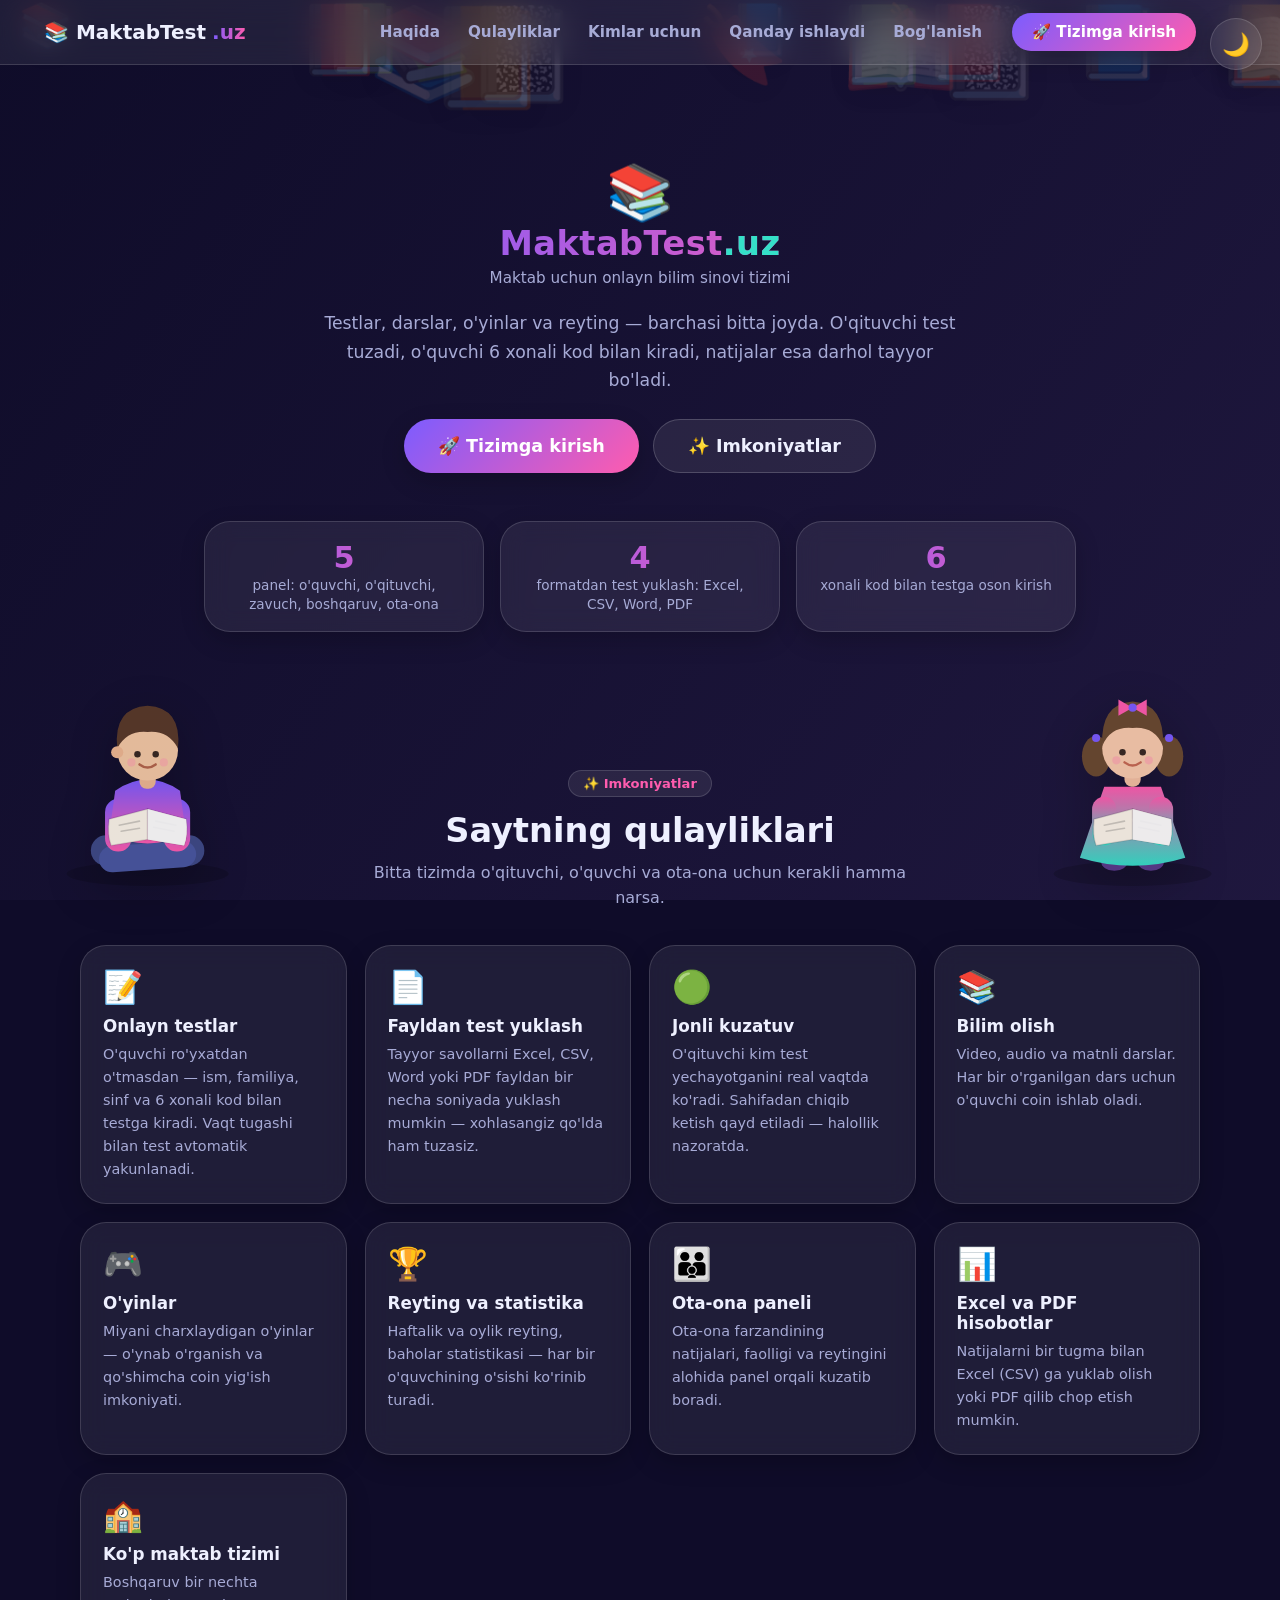
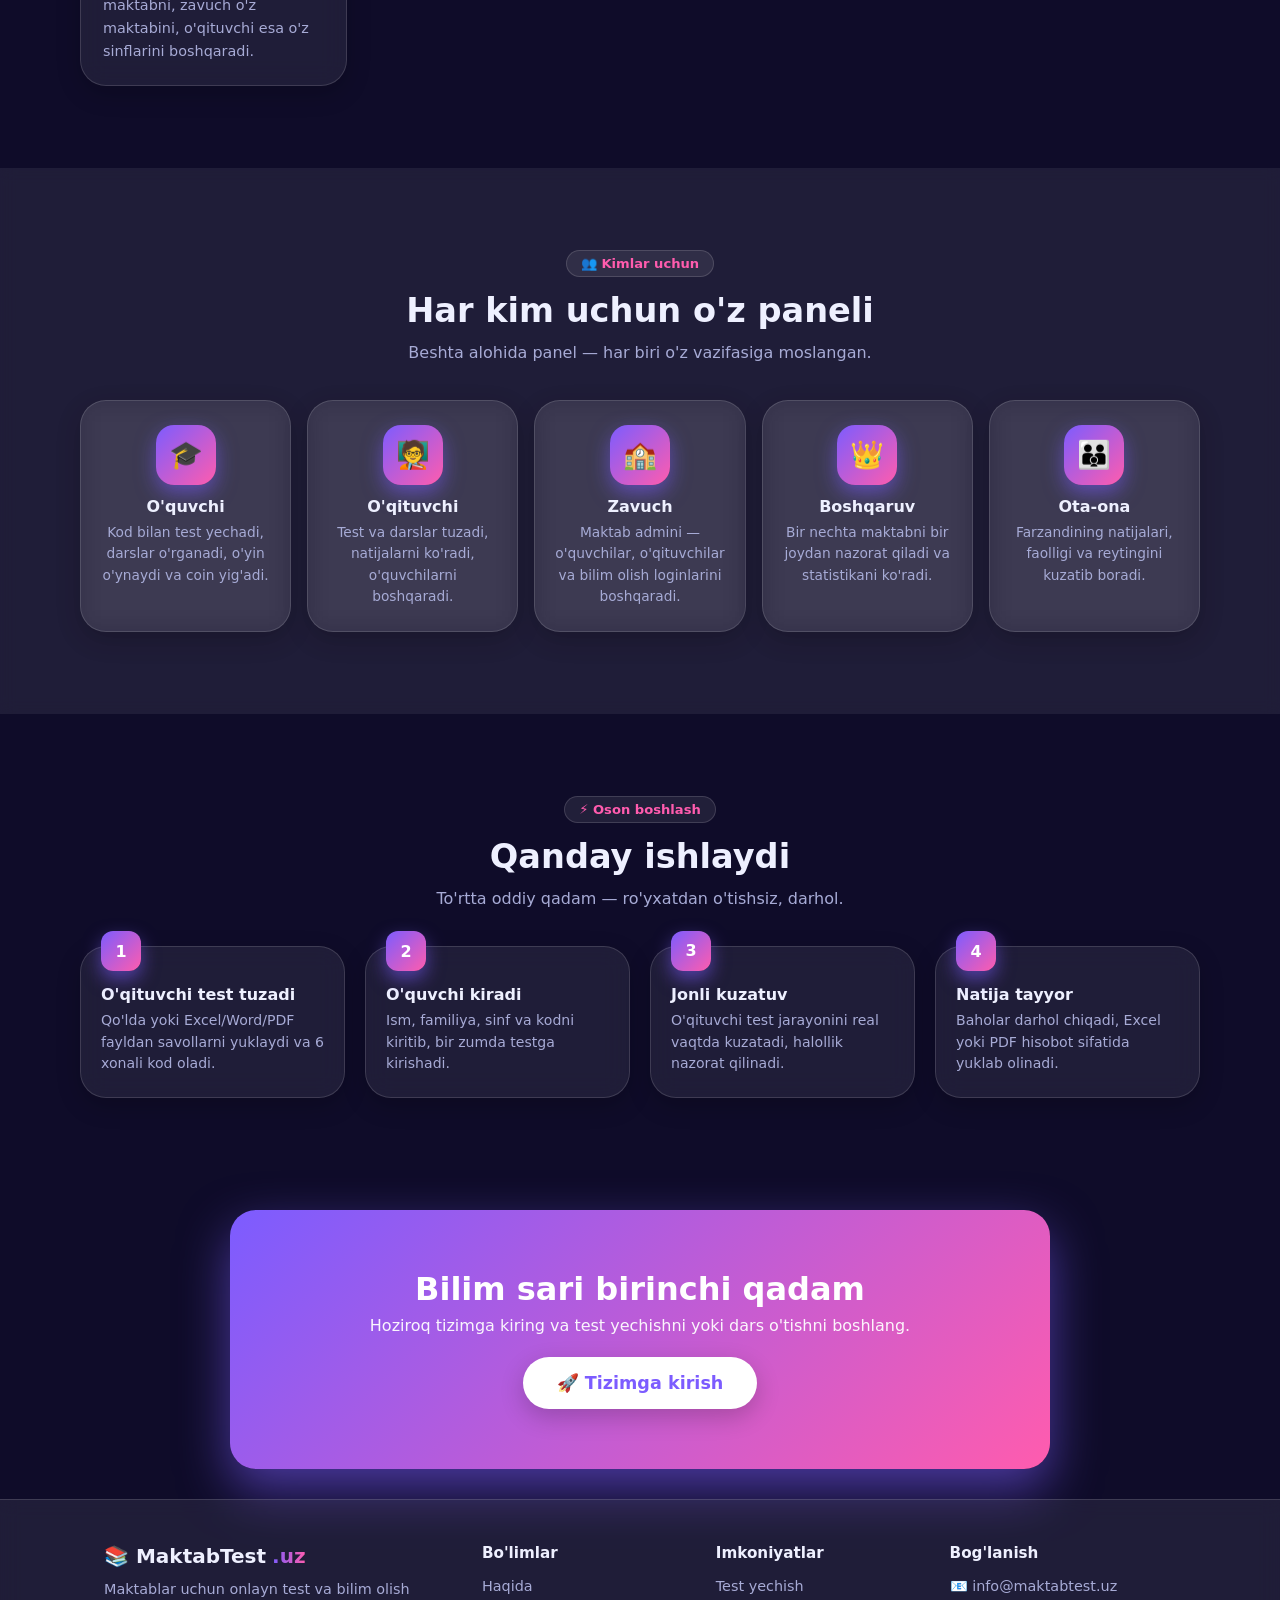
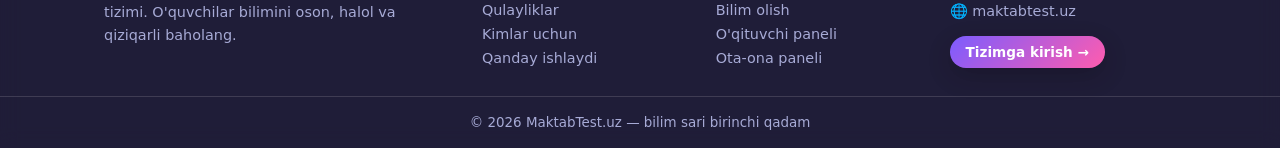
==== static/index.html @ c01596b4 "Kirish sahifasi, YouTube uslubidagi player, kamera nazorati va rasm/OCR import - Landing: header + s" ====
<!DOCTYPE html>
<html lang="uz" data-theme="dark">
<head>
  <meta charset="UTF-8">
  <meta name="viewport" content="width=device-width, initial-scale=1.0">
  <title>📚 MaktabTest.uz — Onlayn test tizimi</title>
  <link rel="preconnect" href="https://fonts.googleapis.com">
  <link rel="stylesheet" href="/static/css/style.css">
</head>
<body>

  <!-- Orqa fon: uchib yuruvchi kitoblar -->
  <div id="bg-books" aria-hidden="true"></div>
  <div id="bg-gradient" aria-hidden="true"></div>

  <!-- Salyutlar (fireworks) -->
  <canvas id="fireworks" aria-hidden="true"></canvas>

  <!-- Rejim almashtirish (qorong'i / yorug') -->
  <button id="theme-toggle" class="theme-toggle" title="Rejimni almashtirish">🌙</button>

  <!-- ================= KIRISH (LOGIN) ================= -->
  <div id="view-login" class="view active">

    <!-- ===== Bosh sahifa (landing): header + sectionlar + footer ===== -->
    <div id="site-landing">

      <!-- Orqa fon: kitob o'qib o'tirgan bola -->
      <div class="reader-scene" aria-hidden="true">
        <svg viewBox="0 0 240 240" xmlns="http://www.w3.org/2000/svg">
          <defs>
            <linearGradient id="rs-shirt" x1="0" y1="0" x2="0" y2="1">
              <stop offset="0" style="stop-color:var(--primary-1)"/>
              <stop offset="1" style="stop-color:var(--primary-2)"/>
            </linearGradient>
            <linearGradient id="rs-book" x1="0" y1="0" x2="1" y2="0">
              <stop offset="0" style="stop-color:var(--accent)"/>
              <stop offset="1" style="stop-color:var(--primary-1)"/>
            </linearGradient>
          </defs>

          <ellipse cx="120" cy="214" rx="80" ry="12" fill="rgba(0,0,0,.18)"/>

          <g class="reader-body">
            <!-- chalishtirilgan oyoqlar -->
            <rect x="64" y="176" width="112" height="30" rx="15" fill="#3f4a86"/>
            <rect x="72" y="184" width="96" height="26" rx="13" fill="#4a57a0" transform="rotate(-4 120 197)"/>

            <!-- qo'llar -->
            <rect x="78" y="140" width="26" height="52" rx="13" fill="url(#rs-shirt)"/>
            <rect x="136" y="140" width="26" height="52" rx="13" fill="url(#rs-shirt)"/>

            <!-- tana / ko'ylak -->
            <path d="M88 132 q32 -22 64 0 l6 44 q-38 16 -76 0 z" fill="url(#rs-shirt)"/>

            <!-- bo'yin -->
            <rect x="112" y="112" width="16" height="18" rx="7" fill="#f0b892"/>

            <!-- bosh -->
            <circle cx="120" cy="92" r="30" fill="#f6c9a4"/>
            <path d="M90 90 q-4 -40 30 -42 q34 2 30 42 q-10 -18 -30 -16 q-20 -2 -30 16 z" fill="#5b3a29"/>
            <circle cx="90" cy="94" r="6" fill="#f0b892"/>

            <!-- yuz -->
            <g class="rs-eyes">
              <circle cx="110" cy="96" r="3.2" fill="#3a2a22"/>
              <circle cx="128" cy="96" r="3.2" fill="#3a2a22"/>
            </g>
            <path d="M112 106 q8 6 16 0" fill="none" stroke="#b5654a" stroke-width="2.4" stroke-linecap="round"/>
            <circle cx="104" cy="104" r="4" fill="#ff9bb0" opacity=".5"/>
            <circle cx="136" cy="104" r="4" fill="#ff9bb0" opacity=".5"/>

            <!-- ochiq kitob -->
            <g class="rs-book">
              <path d="M120 150 L82 160 Q80 176 84 186 L120 180 Z" fill="#fdf6e9" stroke="rgba(0,0,0,.12)" stroke-width="1.5"/>
              <path d="M120 150 L158 160 Q160 176 156 186 L120 180 Z" fill="#fbf0dd" stroke="rgba(0,0,0,.12)" stroke-width="1.5"/>
              <path d="M120 150 L120 180" stroke="url(#rs-book)" stroke-width="3" stroke-linecap="round"/>
              <path d="M92 166 l20 -4 M94 172 l18 -3" stroke="rgba(0,0,0,.18)" stroke-width="1.6" stroke-linecap="round"/>
              <path d="M128 162 l20 4 M126 168 l20 4" stroke="rgba(0,0,0,.18)" stroke-width="1.6" stroke-linecap="round"/>
              <path class="rs-flip" d="M120 150 L158 160 Q160 176 156 186 L120 180 Z" fill="#ffffff" opacity=".92"/>
            </g>
          </g>

          <!-- ko'tarilayotgan bilim uchqunlari -->
          <path class="rs-spark s1" d="M120 66 l3 7 7 3 -7 3 -3 7 -3 -7 -7 -3 7 -3 z" fill="var(--primary-2)"/>
          <path class="rs-spark s2" d="M152 80 l2.5 6 6 2.5 -6 2.5 -2.5 6 -2.5 -6 -6 -2.5 6 -2.5 z" fill="var(--accent)"/>
          <circle class="rs-spark s3" cx="94" cy="78" r="4" fill="var(--primary-1)"/>
        </svg>
      </div>

      <!-- Orqa fon: kitob o'qib o'tirgan qizcha (o'ng tomon) -->
      <div class="reader-scene right" aria-hidden="true">
        <svg viewBox="0 0 240 240" xmlns="http://www.w3.org/2000/svg">
          <defs>
            <linearGradient id="rs2-dress" x1="0" y1="0" x2="0" y2="1">
              <stop offset="0" style="stop-color:var(--primary-2)"/>
              <stop offset="1" style="stop-color:var(--accent)"/>
            </linearGradient>
            <linearGradient id="rs2-book" x1="0" y1="0" x2="1" y2="0">
              <stop offset="0" style="stop-color:var(--primary-1)"/>
              <stop offset="1" style="stop-color:var(--primary-2)"/>
            </linearGradient>
          </defs>

          <ellipse cx="120" cy="214" rx="78" ry="12" fill="rgba(0,0,0,.18)"/>

          <g class="reader-body">
            <!-- ikki o'rim soch -->
            <ellipse cx="84" cy="98" rx="14" ry="20" fill="#6b4a2f"/>
            <ellipse cx="156" cy="98" rx="14" ry="20" fill="#6b4a2f"/>
            <circle cx="84" cy="80" r="4" fill="var(--primary-1)"/>
            <circle cx="156" cy="80" r="4" fill="var(--primary-1)"/>

            <!-- oyoq (poyabzal) -->
            <ellipse cx="102" cy="202" rx="13" ry="9" fill="#5a3b8a"/>
            <ellipse cx="138" cy="202" rx="13" ry="9" fill="#5a3b8a"/>

            <!-- ko'ylak -->
            <path d="M92 128 L148 128 L172 198 Q120 214 68 198 Z" fill="url(#rs2-dress)"/>
            <path d="M94 156 Q120 166 146 156" stroke="rgba(255,255,255,.4)" stroke-width="3" fill="none" stroke-linecap="round"/>

            <!-- qo'llar -->
            <rect x="80" y="138" width="24" height="48" rx="12" fill="url(#rs2-dress)"/>
            <rect x="136" y="138" width="24" height="48" rx="12" fill="url(#rs2-dress)"/>

            <!-- bo'yin -->
            <rect x="112" y="110" width="16" height="18" rx="7" fill="#f3bfa0"/>

            <!-- bosh -->
            <circle cx="120" cy="90" r="30" fill="#facbac"/>
            <path d="M90 88 q-2 -42 30 -44 q32 2 30 44 q-8 -20 -30 -18 q-22 -2 -30 18 z" fill="#6b4a2f"/>

            <!-- bantik -->
            <path d="M120 50 l-14 -8 v16 z" fill="var(--primary-2)"/>
            <path d="M120 50 l14 -8 v16 z" fill="var(--primary-2)"/>
            <circle cx="120" cy="50" r="4" fill="var(--primary-1)"/>

            <!-- yuz -->
            <g class="rs-eyes">
              <circle cx="110" cy="94" r="3.2" fill="#3a2a22"/>
              <circle cx="130" cy="94" r="3.2" fill="#3a2a22"/>
            </g>
            <path d="M112 104 q8 6 16 0" fill="none" stroke="#c76a52" stroke-width="2.4" stroke-linecap="round"/>
            <circle cx="104" cy="102" r="4" fill="#ff9bb0" opacity=".55"/>
            <circle cx="136" cy="102" r="4" fill="#ff9bb0" opacity=".55"/>

            <!-- ochiq kitob -->
            <g class="rs-book">
              <path d="M120 150 L82 160 Q80 176 84 186 L120 180 Z" fill="#fdf6e9" stroke="rgba(0,0,0,.12)" stroke-width="1.5"/>
              <path d="M120 150 L158 160 Q160 176 156 186 L120 180 Z" fill="#fbf0dd" stroke="rgba(0,0,0,.12)" stroke-width="1.5"/>
              <path d="M120 150 L120 180" stroke="url(#rs2-book)" stroke-width="3" stroke-linecap="round"/>
              <path d="M92 166 l20 -4 M94 172 l18 -3" stroke="rgba(0,0,0,.18)" stroke-width="1.6" stroke-linecap="round"/>
              <path d="M128 162 l20 4 M126 168 l20 4" stroke="rgba(0,0,0,.18)" stroke-width="1.6" stroke-linecap="round"/>
              <path class="rs-flip" d="M120 150 L158 160 Q160 176 156 186 L120 180 Z" fill="#ffffff" opacity=".92"/>
            </g>
          </g>

          <path class="rs-spark s1" d="M120 64 l3 7 7 3 -7 3 -3 7 -3 -7 -7 -3 7 -3 z" fill="var(--accent)"/>
          <path class="rs-spark s2" d="M90 78 l2.5 6 6 2.5 -6 2.5 -2.5 6 -2.5 -6 -6 -2.5 6 -2.5 z" fill="var(--primary-2)"/>
          <circle class="rs-spark s3" cx="150" cy="76" r="4" fill="var(--primary-1)"/>
        </svg>
      </div>

      <!-- Header / navigatsiya -->
      <header class="site-header">
        <a class="site-logo" href="#site-top">📚 MaktabTest<span>.uz</span></a>
        <nav class="site-nav">
          <a href="#sec-about">Haqida</a>
          <a href="#sec-features">Qulayliklar</a>
          <a href="#sec-panels">Kimlar uchun</a>
          <a href="#sec-how">Qanday ishlaydi</a>
          <a href="#sec-contact">Bog'lanish</a>
        </nav>
        <button type="button" class="btn btn-primary site-login-btn" data-open-login>🚀 Tizimga kirish</button>
      </header>

      <main class="site-main">
        <!-- Hero -->
        <section class="hero reveal" id="site-top">
          <div class="hero-inner" id="sec-about">
            <div class="brand-logo hero-logo">📚</div>
            <h1 class="brand-title hero-title">MaktabTest<span>.uz</span></h1>
            <p class="brand-sub hero-sub">Maktab uchun onlayn bilim sinovi tizimi</p>
            <p class="hero-lead">Testlar, darslar, o'yinlar va reyting — barchasi bitta joyda. O'qituvchi test tuzadi, o'quvchi 6 xonali kod bilan kiradi, natijalar esa darhol tayyor bo'ladi.</p>
            <div class="hero-cta">
              <button type="button" class="btn btn-primary btn-lg" data-open-login>🚀 Tizimga kirish</button>
              <a href="#sec-features" class="btn btn-ghost btn-lg">✨ Imkoniyatlar</a>
            </div>
          </div>
          <div class="hero-stats">
            <div class="hero-stat"><b>5</b><span>panel: o'quvchi, o'qituvchi, zavuch, boshqaruv, ota-ona</span></div>
            <div class="hero-stat"><b>4</b><span>formatdan test yuklash: Excel, CSV, Word, PDF</span></div>
            <div class="hero-stat"><b>6</b><span>xonali kod bilan testga oson kirish</span></div>
          </div>
        </section>

        <!-- Qulayliklar -->
        <section class="site-section reveal" id="sec-features">
          <div class="section-inner">
            <span class="section-tag">✨ Imkoniyatlar</span>
            <h2 class="section-title">Saytning qulayliklari</h2>
            <p class="section-lead">Bitta tizimda o'qituvchi, o'quvchi va ota-ona uchun kerakli hamma narsa.</p>
            <div class="landing-grid">
              <div class="landing-card"><div class="landing-ico">📝</div><h3>Onlayn testlar</h3><p>O'quvchi ro'yxatdan o'tmasdan — ism, familiya, sinf va 6 xonali kod bilan testga kiradi. Vaqt tugashi bilan test avtomatik yakunlanadi.</p></div>
              <div class="landing-card"><div class="landing-ico">📄</div><h3>Fayldan test yuklash</h3><p>Tayyor savollarni Excel, CSV, Word yoki PDF fayldan bir necha soniyada yuklash mumkin — xohlasangiz qo'lda ham tuzasiz.</p></div>
              <div class="landing-card"><div class="landing-ico">🟢</div><h3>Jonli kuzatuv</h3><p>O'qituvchi kim test yechayotganini real vaqtda ko'radi. Sahifadan chiqib ketish qayd etiladi — halollik nazoratda.</p></div>
              <div class="landing-card"><div class="landing-ico">📚</div><h3>Bilim olish</h3><p>Video, audio va matnli darslar. Har bir o'rganilgan dars uchun o'quvchi coin ishlab oladi.</p></div>
              <div class="landing-card"><div class="landing-ico">🎮</div><h3>O'yinlar</h3><p>Miyani charxlaydigan o'yinlar — o'ynab o'rganish va qo'shimcha coin yig'ish imkoniyati.</p></div>
              <div class="landing-card"><div class="landing-ico">🏆</div><h3>Reyting va statistika</h3><p>Haftalik va oylik reyting, baholar statistikasi — har bir o'quvchining o'sishi ko'rinib turadi.</p></div>
              <div class="landing-card"><div class="landing-ico">👪</div><h3>Ota-ona paneli</h3><p>Ota-ona farzandining natijalari, faolligi va reytingini alohida panel orqali kuzatib boradi.</p></div>
              <div class="landing-card"><div class="landing-ico">📊</div><h3>Excel va PDF hisobotlar</h3><p>Natijalarni bir tugma bilan Excel (CSV) ga yuklab olish yoki PDF qilib chop etish mumkin.</p></div>
              <div class="landing-card"><div class="landing-ico">🏫</div><h3>Ko'p maktab tizimi</h3><p>Boshqaruv bir nechta maktabni, zavuch o'z maktabini, o'qituvchi esa o'z sinflarini boshqaradi.</p></div>
            </div>
          </div>
        </section>

        <!-- Kimlar uchun (panellar) -->
        <section class="site-section alt reveal" id="sec-panels">
          <div class="section-inner">
            <span class="section-tag">👥 Kimlar uchun</span>
            <h2 class="section-title">Har kim uchun o'z paneli</h2>
            <p class="section-lead">Beshta alohida panel — har biri o'z vazifasiga moslangan.</p>
            <div class="panels-grid">
              <div class="panel-card"><div class="panel-ico">🎓</div><h3>O'quvchi</h3><p>Kod bilan test yechadi, darslar o'rganadi, o'yin o'ynaydi va coin yig'adi.</p></div>
              <div class="panel-card"><div class="panel-ico">🧑‍🏫</div><h3>O'qituvchi</h3><p>Test va darslar tuzadi, natijalarni ko'radi, o'quvchilarni boshqaradi.</p></div>
              <div class="panel-card"><div class="panel-ico">🏫</div><h3>Zavuch</h3><p>Maktab admini — o'quvchilar, o'qituvchilar va bilim olish loginlarini boshqaradi.</p></div>
              <div class="panel-card"><div class="panel-ico">👑</div><h3>Boshqaruv</h3><p>Bir nechta maktabni bir joydan nazorat qiladi va statistikani ko'radi.</p></div>
              <div class="panel-card"><div class="panel-ico">👪</div><h3>Ota-ona</h3><p>Farzandining natijalari, faolligi va reytingini kuzatib boradi.</p></div>
            </div>
          </div>
        </section>

        <!-- Qanday ishlaydi -->
        <section class="site-section reveal" id="sec-how">
          <div class="section-inner">
            <span class="section-tag">⚡ Oson boshlash</span>
            <h2 class="section-title">Qanday ishlaydi</h2>
            <p class="section-lead">To'rtta oddiy qadam — ro'yxatdan o'tishsiz, darhol.</p>
            <div class="steps">
              <div class="step-card"><span class="step-num">1</span><h3>O'qituvchi test tuzadi</h3><p>Qo'lda yoki Excel/Word/PDF fayldan savollarni yuklaydi va 6 xonali kod oladi.</p></div>
              <div class="step-card"><span class="step-num">2</span><h3>O'quvchi kiradi</h3><p>Ism, familiya, sinf va kodni kiritib, bir zumda testga kirishadi.</p></div>
              <div class="step-card"><span class="step-num">3</span><h3>Jonli kuzatuv</h3><p>O'qituvchi test jarayonini real vaqtda kuzatadi, halollik nazorat qilinadi.</p></div>
              <div class="step-card"><span class="step-num">4</span><h3>Natija tayyor</h3><p>Baholar darhol chiqadi, Excel yoki PDF hisobot sifatida yuklab olinadi.</p></div>
            </div>
          </div>
        </section>

        <!-- CTA -->
        <section class="cta-band reveal">
          <h2>Bilim sari birinchi qadam</h2>
          <p>Hoziroq tizimga kiring va test yechishni yoki dars o'tishni boshlang.</p>
          <button type="button" class="btn btn-lg cta-btn" data-open-login>🚀 Tizimga kirish</button>
        </section>
      </main>

      <!-- Footer -->
      <footer class="site-footer" id="sec-contact">
        <div class="footer-inner">
          <div class="footer-col footer-brand">
            <div class="site-logo">📚 MaktabTest<span>.uz</span></div>
            <p>Maktablar uchun onlayn test va bilim olish tizimi. O'quvchilar bilimini oson, halol va qiziqarli baholang.</p>
          </div>
          <div class="footer-col">
            <h4>Bo'limlar</h4>
            <a href="#sec-about">Haqida</a>
            <a href="#sec-features">Qulayliklar</a>
            <a href="#sec-panels">Kimlar uchun</a>
            <a href="#sec-how">Qanday ishlaydi</a>
          </div>
          <div class="footer-col">
            <h4>Imkoniyatlar</h4>
            <a data-open-login>Test yechish</a>
            <a data-open-login>Bilim olish</a>
            <a data-open-login>O'qituvchi paneli</a>
            <a data-open-login>Ota-ona paneli</a>
          </div>
          <div class="footer-col">
            <h4>Bog'lanish</h4>
            <span class="footer-contact">📧 info@maktabtest.uz</span>
            <span class="footer-contact">🌐 maktabtest.uz</span>
            <button type="button" class="btn btn-primary btn-sm" data-open-login style="margin-top:12px">Tizimga kirish →</button>
          </div>
        </div>
        <div class="footer-bottom">© 2026 MaktabTest.uz — bilim sari birinchi qadam</div>
      </footer>
    </div>

    <div class="login-wrap" id="login-area" style="display:none">
      <div class="login-card">
        <button type="button" class="login-back" id="login-back">← Bosh sahifa</button>
        <div class="brand-logo">📚</div>
        <h1 class="brand-title">MaktabTest<span>.uz</span></h1>
        <p class="brand-sub">Maktab uchun onlayn bilim sinovi tizimi</p>

        <div class="tabs">
          <button class="tab active" data-tab="student">🎓 O'quvchi</button>
          <button class="tab" data-tab="teacher" data-form="teacher-login" data-hint="O'qituvchi login va parolingiz bilan kiring">🧑‍🏫 O'qituvchi</button>
          <button class="tab" data-tab="zavuch" data-form="teacher-login" data-hint="Zavuch login va parolingiz bilan kiring (maktab admini)">🏫 Zavuch</button>
          <button class="tab" data-tab="owner" data-form="teacher-login" data-hint="Boshqaruv (egasi) login va parolingiz bilan kiring">👑 Boshqaruv</button>
          <button class="tab" data-tab="parent">👪 Ota-ona</button>
        </div>

        <!-- O'quvchi kirishi -->
        <form id="student-login" class="login-form active" autocomplete="off">
          <div class="mode-switch">
            <button type="button" class="mode-btn active" data-mode="test">📝 Test yechish</button>
            <button type="button" class="mode-btn" data-mode="learn">📚 Bilim olish</button>
          </div>
          <!-- Test yechish: ism/familiya/sinf/kod -->
          <div id="student-test-fields">
            <div class="field">
              <input name="first_name" placeholder=" ">
              <label>Ism</label>
            </div>
            <div class="field">
              <input name="last_name" placeholder=" ">
              <label>Familiya</label>
            </div>
            <div class="field">
              <select name="class_name">
                <option value="" disabled selected>Sinfingizni tanlang</option>
              </select>
            </div>
            <div class="field" id="student-code-field">
              <input name="code" inputmode="numeric" maxlength="6" placeholder=" ">
              <label>Kirish kodi</label>
            </div>
          </div>
          <!-- Bilim olish: maktab + login/parol (zavuch beradi) -->
          <div id="student-learn-fields" style="display:none">
            <div class="field">
              <select name="learn_school_id">
                <option value="" disabled selected>Maktabingizni tanlang</option>
              </select>
            </div>
            <div class="field">
              <input name="learn_username" placeholder=" ">
              <label>Bilim olish logini</label>
            </div>
            <div class="field">
              <input name="learn_password" type="password" placeholder=" ">
              <label>Parol</label>
            </div>
            <p class="hint">Login va parolni o'qituvchi/zavuchdan oling.</p>
          </div>
          <button type="submit" class="btn btn-primary btn-block" id="student-submit-btn">Testga kirish →</button>
          <div class="form-error" data-for="student"></div>
        </form>

        <!-- Ota-ona kirishi -->
        <form id="parent-login" class="login-form" autocomplete="off">
          <div class="field">
            <input name="username" required placeholder=" ">
            <label>Ota-ona logini</label>
          </div>
          <div class="field">
            <input name="password" type="password" required placeholder=" ">
            <label>Parol</label>
          </div>
          <button type="submit" class="btn btn-primary btn-block">Kirish →</button>
          <div class="form-error" data-for="parent"></div>
          <p class="hint">Login va parolni farzandingiz o'qituvchisidan oling.</p>
        </form>

        <!-- O'qituvchi kirishi -->
        <form id="teacher-login" class="login-form" autocomplete="off">
          <div class="field">
            <input name="username" required placeholder=" ">
            <label>Login</label>
          </div>
          <div class="field">
            <input name="password" type="password" required placeholder=" ">
            <label>Parol</label>
          </div>
          <button type="submit" class="btn btn-primary btn-block">Panelga kirish →</button>
          <div class="form-error" data-for="teacher"></div>
          <p class="hint" id="staff-hint">O'qituvchi login va parolingiz bilan kiring</p>
        </form>
      </div>
      <footer class="login-foot">© 2026 MaktabTest.uz — bilim sari birinchi qadam</footer>
    </div>
  </div>

  <!-- ================= O'QUVCHI TEST ================= -->
  <div id="view-student" class="view">
    <header class="test-header">
      <div class="test-meta">
        <span class="badge" id="st-subject">Fan</span>
        <span class="test-title" id="st-title">Test</span>
        <span class="muted" id="st-student"></span>
      </div>
      <div class="timer-wrap">
        <span class="timer-label">Qolgan vaqt</span>
        <span class="timer" id="timer">--:--</span>
      </div>
    </header>

    <div class="test-body">
      <main class="question-area">
        <div class="q-counter">Savol <b id="q-current">1</b> / <span id="q-total">10</span></div>
        <div class="q-card">
          <div class="q-text" id="q-text"></div>
          <div class="q-options" id="q-options"></div>
        </div>
        <div class="q-controls">
          <button id="btn-prev" class="btn btn-ghost">← Oldingi</button>
          <button id="btn-next" class="btn btn-secondary">Keyingi →</button>
          <button id="btn-finish" class="btn btn-success">Yakunlash ✓</button>
        </div>
      </main>

      <aside class="q-navigator">
        <h3>📋 Savollar jadvali</h3>
        <div class="nav-grid" id="nav-grid"></div>
        <div class="legend">
          <span><i class="dot answered"></i> Belgilangan</span>
          <span><i class="dot"></i> Bo'sh</span>
          <span><i class="dot current"></i> Joriy</span>
        </div>
        <button id="btn-finish-2" class="btn btn-success btn-block">Testni yakunlash ✓</button>
      </aside>
    </div>
  </div>

  <!-- ================= O'QUVCHI: BILIM OLISH ================= -->
  <div id="view-learning" class="view">
    <header class="test-header">
      <div class="test-meta">
        <span class="badge">📚 Bilim olish</span>
        <span class="test-title" id="lr-student"></span>
      </div>
      <div class="learn-top-right">
        <span class="coin-badge" id="lr-time-badge" title="Bilim olishga sarflagan vaqtingiz">⏱ <b id="lr-time">0 s</b></span>
        <span class="coin-badge">🪙 <b id="lr-coins">0</b> coin</span>
        <button id="lr-exit" class="btn btn-ghost btn-sm">🚪 Chiqish</button>
      </div>
    </header>
    <div class="learn-body">
      <div class="learn-tabs">
        <button class="learn-tab active" data-ltab="subjects">📚 Fanlar</button>
        <button class="learn-tab" data-ltab="games">🎮 O'yinlar</button>
        <button class="learn-tab" data-ltab="rank">🏆 Reyting</button>
        <button class="learn-tab" data-ltab="profile">👤 Profil</button>
      </div>
      <div id="learn-subjects" class="learn-pane active">
        <div id="my-daily-time"></div>
        <div id="subjects-grid" class="cards-grid"></div>
        <div id="subject-detail" style="display:none">
          <button class="btn btn-ghost" id="subj-back" style="margin-bottom:14px">← Fanlarga qaytish</button>
          <h2 id="subj-title" class="results-title"></h2>
          <div id="subj-video-sec"><h3 style="margin:16px 0 8px">🎬 Videolar</h3><div id="subj-video" class="cards-grid"></div></div>
          <div id="subj-audio-sec"><h3 style="margin:18px 0 8px">🎧 Audio darslar</h3><div id="subj-audio" class="cards-grid"></div></div>
          <div id="subj-text-sec"><h3 style="margin:18px 0 8px">📖 Matnlar</h3><div id="subj-text" class="cards-grid"></div></div>
        </div>
      </div>
      <div id="learn-games" class="learn-pane"><div id="games-grid" class="games-grid"></div></div>
      <div id="learn-rank" class="learn-pane"><div id="rank-content"></div></div>
      <div id="learn-profile" class="learn-pane"><div id="profile-content"></div></div>
      <div id="learn-reader" class="learn-reader" style="display:none"></div>
    </div>
  </div>

  <!-- ================= OTA-ONA PANELI ================= -->
  <div id="view-parent" class="view">
    <header class="test-header">
      <div class="test-meta">
        <span class="badge">👪 Ota-ona paneli</span>
        <span class="test-title" id="pr-student"></span>
      </div>
      <div class="learn-top-right">
        <span class="coin-badge">🪙 <b id="pr-coins">0</b> coin</span>
        <button id="pr-refresh" class="btn btn-ghost btn-sm">🔄 Yangilash</button>
        <button id="pr-exit" class="btn btn-ghost btn-sm">🚪 Chiqish</button>
      </div>
    </header>
    <div class="parent-body">
      <div id="parent-summary"></div>
      <h2 class="results-title">📊 Test natijalari va xavfsizlik</h2>
      <div id="parent-tests" class="results-list"></div>
      <h2 class="results-title" style="margin-top:22px">📚 Bilim olish faoliyati</h2>
      <div id="parent-learning" class="results-list"></div>
      <div id="parent-rankings" style="margin-top:22px"></div>
    </div>
  </div>

  <!-- ================= O'QITUVCHI PANEL ================= -->
  <div id="view-teacher" class="view">
    <button id="burger" class="burger" aria-label="Menyu">☰</button>
    <div id="sidebar-overlay" class="sidebar-overlay"></div>
    <aside class="sidebar">
      <div class="sidebar-brand">📚 <span>O'qituvchi paneli</span></div>
      <nav class="side-nav">
        <button class="side-btn" data-section="schools">🏫 <span>Maktablar (boshqaruv)</span></button>
        <button class="side-btn active" data-section="stats">🏆 <span>Reyting / Statistika</span></button>
        <button class="side-btn" data-section="create">➕ <span>Test qo'shish</span></button>
        <button class="side-btn" data-section="tests">📋 <span>Testlarim</span></button>
        <button class="side-btn" data-section="lessons">📚 <span>Darslar (bilim olish)</span></button>
        <button class="side-btn" data-section="results">📊 <span>Natijalar va xavfsizlik</span></button>
        <button class="side-btn" data-section="live">🟢 <span>Jonli kuzatuv</span><span class="side-badge" id="badge-live"></span></button>
        <button class="side-btn" data-section="learning">🎓 <span>Mutolaa natijalari</span></button>
        <button class="side-btn" data-section="students">👥 <span>O'quvchilar ro'yxati</span></button>
        <button class="side-btn" data-section="parents">👪 <span>Ota-onalar (login)</span></button>
        <button class="side-btn" data-section="teachers">🧑‍🏫 <span>O'qituvchilar</span></button>
        <button class="side-btn" data-section="profile">👤 <span>Profil</span></button>
        <button class="side-btn" data-section="settings">⚙️ <span>Sozlamalar</span></button>
      </nav>
      <button id="teacher-logout" class="side-btn logout">🚪 <span>Chiqish</span></button>
    </aside>

    <main class="panel-main">
      <!-- Maktab konteksti banneri (owner maktabga kirganda) -->
      <div id="school-banner" class="school-banner" style="display:none">
        🏫 Ko'rilmoqda: <b id="school-banner-name"></b>
        <button id="school-exit" class="btn btn-ghost btn-sm" style="margin-left:auto">← Maktablar ro'yxatiga</button>
      </div>

      <!-- === Maktablar (owner boshqaruvi) === -->
      <section id="sec-schools" class="panel-section">
        <div class="section-head">
          <h2>🏫 Maktablar boshqaruvi</h2>
        </div>
        <div class="card">
          <div class="live-head" style="margin-bottom:14px">
            <span class="live-dot"></span> Jami <b id="schools-count">0</b> ta maktab
          </div>
          <h3 style="margin-bottom:10px">➕ Yangi maktab qo'shish</h3>
          <div class="grid-4">
            <div class="field-row"><label>Maktab nomi</label><input id="sch-name" class="inp" placeholder="Masalan: 5-maktab"></div>
            <div class="field-row"><label>Zavuch login</label><input id="sch-user" class="inp" placeholder="Masalan: zavuch5"></div>
            <div class="field-row"><label>Zavuch parol</label><input id="sch-pass" class="inp" type="text" placeholder="Kamida 4 ta belgi"></div>
          </div>
          <button id="sch-add" class="btn btn-success">➕ Maktab yaratish</button>
        </div>
        <div id="schools-list" class="cards-grid"></div>
      </section>

      <!-- === Reyting / Statistika === -->
      <section id="sec-stats" class="panel-section">
        <div class="section-head">
          <button class="back-btn" data-back>← Orqaga</button>
          <h2>🏆 Reyting va statistika</h2>
          <button id="stats-refresh" class="btn btn-ghost btn-sm">🔄 Yangilash</button>
        </div>
        <div id="stats-content"></div>
      </section>

      <!-- === Test qo'shish === -->
      <section id="sec-create" class="panel-section active">
        <div class="section-head">
          <button class="back-btn" data-back>← Orqaga</button>
          <h2>➕ Yangi test qo'shish</h2>
        </div>

        <!-- Fayldan import -->
        <div class="card" id="import-card">
          <h3 style="margin-bottom:8px">📄 Fayldan test yuklash (Excel / CSV / Word / PDF)</h3>
          <p class="muted" style="margin-bottom:8px">Tayyor fayldan savollarni yuklang. <a href="#" id="imp-template" style="color:var(--primary-2);font-weight:700">📥 Namuna faylni yuklab oling</a> — quyidagi formatda to'ldiring:</p>
          <div style="overflow-x:auto;margin-bottom:12px">
            <table class="imp-preview-table">
              <thead><tr><th>Savol</th><th>A</th><th>B</th><th>C</th><th>D</th><th style="color:#23c483">To'g'ri javob</th></tr></thead>
              <tbody>
                <tr><td>2 + 2 = ?</td><td>3</td><td>4</td><td>5</td><td>6</td><td style="color:#23c483;font-weight:700">B</td></tr>
                <tr><td>O'zbekiston poytaxti?</td><td>Samarqand</td><td>Toshkent</td><td>Buxoro</td><td>Xiva</td><td style="color:#23c483;font-weight:700">B</td></tr>
                <tr><td>Suv formulasi?</td><td>CO2</td><td>O2</td><td>H2O</td><td>NaCl</td><td style="color:#23c483;font-weight:700">C</td></tr>
              </tbody>
            </table>
          </div>
          <div class="grid-4">
            <div class="field-row"><label>Test nomi</label><input id="imp-title" class="inp" placeholder="Masalan: Import test"></div>
            <div class="field-row"><label>Fan</label><select id="imp-subject" class="inp"></select></div>
            <div class="field-row"><label>Sinf</label><select id="imp-class" class="inp"></select></div>
            <div class="field-row"><label>Vaqt (daqiqa)</label><input id="imp-duration" class="inp" type="number" min="1" value="20"></div>
          </div>
          <div class="field-row"><label>Fayl (.xlsx .csv .docx .pdf yoki 📷 rasm)</label><input id="imp-file" class="inp" type="file" accept=".xlsx,.xlsm,.csv,.docx,.pdf,image/*,.jpg,.jpeg,.png,.webp"></div>
          <p class="muted" style="font-size:.82rem;margin-bottom:8px">💡 Fayl qanday tuzilgan bo'lsa ham (jadval yoki matn) tizim o'zi tushunadi. 📷 <b>Rasm</b> ham yuklasa bo'ladi — savollar rasmdan o'qib olinadi (to'g'ri javob rasmda belgilangan bo'lsin).</p>
          <button id="imp-btn" class="btn btn-secondary">📥 Fayl/rasmdan yuklash</button>
          <div id="imp-progress" class="muted" style="margin-top:8px"></div>
        </div>

        <div class="card">
          <h3 style="margin-bottom:8px">✍️ Yoki qo'lda test tuzish</h3>
          <div class="field-row">
            <label>Test nomi</label>
            <input id="ct-title" class="inp" placeholder="Masalan: 1-chorak nazorat ishi">
          </div>
          <div class="grid-4">
            <div class="field-row">
              <label>Fan</label>
              <select id="ct-subject" class="inp"></select>
            </div>
            <div class="field-row">
              <label>Sinf</label>
              <select id="ct-class" class="inp"></select>
            </div>
            <div class="field-row">
              <label>Vaqt (daqiqa)</label>
              <input id="ct-duration" class="inp" type="number" min="1" value="20">
            </div>
            <div class="field-row">
              <label>Savollar soni</label>
              <input id="ct-count" class="inp" type="number" min="1" max="100" placeholder="Masalan: 10">
            </div>
          </div>
          <button id="ct-open-slots" class="btn btn-secondary">📝 Savol joylarini ochish</button>
        </div>

        <div id="ct-questions" class="questions-list"></div>

        <div class="save-bar" id="ct-save-bar" style="display:none">
          <span id="ct-save-info" class="muted"></span>
          <button id="ct-save" class="btn btn-success btn-lg">💾 Testni saqlash</button>
        </div>
      </section>

      <!-- === Testlarim === -->
      <section id="sec-tests" class="panel-section">
        <div class="section-head">
          <button class="back-btn" data-back>← Orqaga</button>
          <h2>📋 Mening testlarim</h2>
          <button id="tests-import-btn" class="btn btn-secondary btn-sm">📄 Fayldan test qo'shish</button>
        </div>
        <p class="muted" style="margin-bottom:14px">Eski testlaringiz saqlanadi. Yangi test (Excel/Word/PDF yoki qo'lda) qo'shsangiz ro'yxatga qo'shiladi. Har testда ⏹️ To'xtatish va 🗑️ O'chirish bor.</p>
        <div style="display:flex;gap:10px;flex-wrap:wrap;margin-bottom:14px">
          <input id="tests-search" class="inp search-inp" style="flex:1;min-width:180px;margin-bottom:0" placeholder="🔎 Test qidirish (nomi, fan yoki kod)...">
          <select id="tests-class-filter" class="inp" style="max-width:200px"><option value="">🏫 Barcha sinflar</option></select>
        </div>
        <div id="tests-list" class="cards-grid"></div>
      </section>

      <!-- === Darslar (bilim olish) === -->
      <section id="sec-lessons" class="panel-section">
        <div class="section-head">
          <button class="back-btn" data-back>← Orqaga</button>
          <h2>📚 Darslar — video, audio, matn</h2>
        </div>
        <div class="card">
          <div class="field-row">
            <label>Dars nomi</label>
            <input id="ls-title" class="inp" placeholder="Masalan: Fotosintez haqida video dars">
          </div>
          <div class="grid-4">
            <div class="field-row">
              <label>Fan</label>
              <select id="ls-subject" class="inp"></select>
            </div>
            <div class="field-row">
              <label>Sinf</label>
              <select id="ls-class" class="inp"></select>
            </div>
            <div class="field-row">
              <label>Dars turi</label>
              <select id="ls-type" class="inp">
                <option value="video">🎬 Video</option>
                <option value="audio">🎧 Audio</option>
                <option value="text">📖 Matn (kitob)</option>
              </select>
            </div>
            <div class="field-row">
              <label>Coin mukofoti</label>
              <input id="ls-coins" class="inp" type="number" min="0" placeholder="Masalan: 20">
            </div>
          </div>
          <div class="field-row" id="ls-file-row">
            <label>Video/audio fayl</label>
            <input id="ls-file" class="inp" type="file" accept="video/*,audio/*">
          </div>
          <div class="field-row" id="ls-text-row" style="display:none">
            <label>Matn (o'qish uchun)</label>
            <textarea id="ls-text" class="inp" rows="7" placeholder="Dars matnini yoki kitob bo'limini shu yerga yozing..."></textarea>
          </div>
          <div class="field-row" id="ls-image-row" style="display:none">
            <label>Rasm (ixtiyoriy — matnga qo'shiladi)</label>
            <input id="ls-image" class="inp" type="file" accept="image/*">
          </div>
          <div class="field-row">
            <label class="chk-label"><input type="checkbox" id="ls-has-test"> 📝 Darsdan keyingi test qo'shaman</label>
          </div>
          <div id="ls-test-builder" style="display:none">
            <div class="grid-4">
              <div class="field-row"><label>Test vaqti (daqiqa)</label><input id="ls-test-dur" class="inp" type="number" min="1" value="10"></div>
              <div class="field-row"><label>Savollar soni (qo'lda)</label><input id="ls-test-count" class="inp" type="number" min="1" max="50" placeholder="Masalan: 5"></div>
            </div>
            <button id="ls-open-slots" class="btn btn-secondary btn-sm" type="button">📝 Savol joylarini ochish</button>
            <div id="ls-questions" class="questions-list" style="margin-top:14px"></div>
            <div style="margin-top:14px;padding-top:12px;border-top:1px dashed var(--card-border)">
              <p class="muted" style="margin-bottom:6px">📄 Yoki test savollarini fayl (Excel/CSV/Word/PDF) yoki 📷 rasmdan yuklang — tizim o'zi o'qib tushunadi. <a href="#" id="ls-test-template" style="color:var(--primary-2);font-weight:700">📥 Namuna faylni yuklab oling</a></p>
              <div class="field-row"><label>Fayl (.xlsx .csv .docx .pdf yoki 📷 rasm)</label><input id="ls-test-file" class="inp" type="file" accept=".xlsx,.xlsm,.csv,.docx,.pdf,image/*,.jpg,.jpeg,.png,.webp"></div>
            </div>
          </div>
          <button id="ls-save" class="btn btn-success">💾 Darsni saqlash</button>
          <div id="ls-progress" class="muted" style="margin-top:8px"></div>
        </div>
        <input id="lessons-search" class="inp search-inp" placeholder="🔎 Dars qidirish (nomi, fan yoki sinf)...">
        <div id="lessons-admin-list" class="cards-grid"></div>
      </section>

      <!-- === Natijalar va xavfsizlik === -->
      <section id="sec-results" class="panel-section">
        <div class="section-head">
          <button class="back-btn" data-back>← Orqaga</button>
          <h2>📊 Natijalar va xavfsizlik</h2>
        </div>
        <div class="card">
          <div class="grid-4">
            <div class="field-row">
              <label>Sinfni tanlang</label>
              <select id="res-class" class="inp">
                <option value="" disabled selected>— Sinf —</option>
              </select>
            </div>
            <div class="field-row">
              <label>Fan bo'yicha filtr</label>
              <select id="res-subject" class="inp">
                <option value="">Barcha fanlar</option>
              </select>
            </div>
          </div>
          <label style="font-weight:700;font-size:.9rem;color:var(--muted);margin-bottom:8px;display:block">yoki sinf tugmasini bosing:</label>
          <div id="res-class-buttons" class="class-btn-grid"></div>
        </div>
        <div id="results-title" class="results-title" style="display:none"></div>
        <div id="results-export" style="display:none;gap:10px;margin-bottom:14px;flex-wrap:wrap">
          <button id="res-refresh" class="btn btn-primary btn-sm">🔄 Yangilash</button>
          <button id="exp-excel" class="btn btn-secondary btn-sm">📊 Excel (CSV) yuklab olish</button>
          <button id="exp-pdf" class="btn btn-ghost btn-sm">🖨️ PDF / chop etish</button>
        </div>
        <div id="results-list" class="results-list"></div>
      </section>

      <!-- === Jonli kuzatuv === -->
      <section id="sec-live" class="panel-section">
        <div class="section-head">
          <button class="back-btn" data-back>← Orqaga</button>
          <h2>🟢 Jonli kuzatuv — hozir test yechayotganlar</h2>
        </div>
        <div class="card">
          <div class="live-head">
            <span class="live-dot"></span>
            <b id="live-count">0</b> ta o'quvchi hozir test yechyapti
            <span class="muted" style="margin-left:auto" id="live-updated"></span>
          </div>
          <div class="field-row" style="margin-top:14px;margin-bottom:0">
            <label>Sinf bo'yicha filtr</label>
            <select id="live-class" class="inp">
              <option value="">Barcha sinflar</option>
            </select>
          </div>
        </div>
        <div id="live-list" class="results-list"></div>
      </section>

      <!-- === Mutolaa natijalari (bilim olish) === -->
      <section id="sec-learning" class="panel-section">
        <div class="section-head">
          <button class="back-btn" data-back>← Orqaga</button>
          <h2>🎓 Mutolaa natijalari — coin va faollik</h2>
        </div>
        <div class="card">
          <div class="grid-4">
            <div class="field-row">
              <label>Sinfni tanlang</label>
              <select id="lrn-class" class="inp">
                <option value="" disabled selected>— Sinf —</option>
              </select>
            </div>
            <div class="field-row">
              <label>Fan bo'yicha filtr</label>
              <select id="lrn-subject" class="inp">
                <option value="">Barcha fanlar</option>
              </select>
            </div>
          </div>
          <div id="lrn-class-buttons" class="class-btn-grid"></div>
        </div>
        <!-- Yangi o'quvchi(lar) qo'shish (faqat zavuch/boshqaruv) -->
        <div id="lrn-add-box" class="card" style="display:none">
          <h3 style="margin-bottom:8px">➕ <span id="lrn-add-class"></span> sinfga yangi o'quvchi qo'shish</h3>
          <div class="add-student-box">
            <input id="lrn-first" class="inp" placeholder="Ism">
            <input id="lrn-last" class="inp" placeholder="Familiya">
            <button id="lrn-add" class="btn btn-secondary">➕ Qo'shish</button>
          </div>
          <details style="margin-top:10px">
            <summary style="cursor:pointer;font-weight:700">📋 Ro'yxatdan ko'p o'quvchi qo'shish</summary>
            <p class="muted" style="margin:8px 0">Har qatorда bitta o'quvchi: <b>Familiya Ism</b></p>
            <textarea id="lrn-bulk" class="inp" rows="5" placeholder="Aliyev Bekzod&#10;Yusupova Aziza&#10;Sobirov Diyor"></textarea>
            <button id="lrn-bulk-add" class="btn btn-secondary" style="margin-top:8px">📥 Ro'yxatni qo'shish</button>
          </details>
          <div id="lrn-add-prog" class="muted" style="margin-top:6px"></div>
        </div>
        <div id="learning-title" class="results-title" style="display:none"></div>
        <div id="lrn-refresh-box" style="display:none;margin-bottom:14px;gap:10px;flex-wrap:wrap">
          <button id="lrn-refresh" class="btn btn-primary btn-sm">🔄 Yangilash</button>
          <button id="lrn-exp-excel" class="btn btn-secondary btn-sm">📊 Excel (CSV) yuklab olish</button>
          <button id="lrn-exp-pdf" class="btn btn-ghost btn-sm">🖨️ PDF / chop etish</button>
        </div>
        <div id="learning-list" class="results-list"></div>
      </section>

      <!-- === O'quvchilar ro'yxati === -->
      <section id="sec-students" class="panel-section">
        <div class="section-head">
          <button class="back-btn" data-back>← Orqaga</button>
          <h2>👥 O'quvchilar ro'yxati</h2>
        </div>
        <div class="card">
          <div class="grid-4">
            <div class="field-row">
              <label>Sinfni tanlang</label>
              <select id="stu-class" class="inp">
                <option value="" disabled selected>— Sinf —</option>
              </select>
            </div>
          </div>
          <div id="stu-add-box" class="add-student-box" style="display:none">
            <input id="stu-first" class="inp" placeholder="Ism">
            <input id="stu-last" class="inp" placeholder="Familiya">
            <button id="stu-add" class="btn btn-secondary">➕ Qo'shish</button>
          </div>
        </div>
        <input id="students-search" class="inp search-inp" placeholder="🔎 O'quvchi qidirish (ism yoki familiya)...">
        <div id="students-list" class="students-list"></div>
      </section>

      <!-- === Ota-onalar (login/parol) === -->
      <section id="sec-parents" class="panel-section">
        <div class="section-head">
          <button class="back-btn" data-back>← Orqaga</button>
          <h2>👪 Ota-onalar login/parollari</h2>
        </div>
        <div class="card">
          <div class="field-row">
            <label>Sinfni tanlang</label>
            <select id="par-class" class="inp"><option value="" disabled selected>— Sinf —</option></select>
          </div>
          <div id="par-class-buttons" class="class-btn-grid"></div>
          <p class="muted">Har bir o'quvchi uchun login yaratib, ota-onasiga bering. Ota-ona alohida "👪 Ota-ona" bo'limidan kiradi.</p>
        </div>
        <div id="parents-list" class="results-list"></div>
      </section>

      <!-- === O'qituvchilar === -->
      <section id="sec-teachers" class="panel-section">
        <div class="section-head">
          <button class="back-btn" data-back>← Orqaga</button>
          <h2>🧑‍🏫 O'qituvchilar (panel egalari)</h2>
        </div>
        <div class="card card-narrow">
          <p class="muted">Yangi o'qituvchi qo'shsangiz, u ham shu login/parol bilan panelга kira oladi.</p>
          <div class="field-row"><label>Yangi login</label><input id="tch-user" class="inp" placeholder="Masalan: oqituvchi2"></div>
          <div class="field-row"><label>Parol</label><input id="tch-pass" class="inp" type="text" placeholder="Kamida 4 ta belgi"></div>
          <div class="field-row"><label>Rol (kim uchun panel?)</label>
            <select id="tch-role" class="inp">
              <option value="teacher">O'qituvchi</option>
              <option value="zavuch">Zavuch</option>
            </select>
          </div>
          <button id="tch-add" class="btn btn-success">➕ Panel qo'shish</button>
        </div>
        <div id="teachers-list" class="results-list"></div>
      </section>

      <!-- === Profil (panel egasi) === -->
      <section id="sec-profile" class="panel-section">
        <div class="section-head">
          <button class="back-btn" data-back>← Orqaga</button>
          <h2>👤 Mening profilim</h2>
        </div>
        <div id="profile-panel-content"></div>
      </section>

      <!-- === Sozlamalar === -->
      <section id="sec-settings" class="panel-section">
        <div class="section-head">
          <button class="back-btn" data-back>← Orqaga</button>
          <h2>⚙️ Sozlamalar — login/parolni yangilash</h2>
        </div>
        <div class="card card-narrow">
          <p class="muted">Agar login yoki parolingizni birov bilib qolsa, bu yerdan yangilang.</p>
          <div class="field-row">
            <label>Joriy parol</label>
            <input id="set-current" class="inp" type="password" placeholder="Joriy parolingiz">
          </div>
          <div class="field-row">
            <label>Yangi login</label>
            <input id="set-user" class="inp" placeholder="Yangi login">
          </div>
          <div class="field-row">
            <label>Yangi parol</label>
            <input id="set-pass" class="inp" type="password" placeholder="Yangi parol (kamida 4 ta belgi)">
          </div>
          <button id="set-save" class="btn btn-success">💾 Saqlash</button>
        </div>

        <div class="card card-narrow" id="work-hours-box" style="display:none">
          <h3 style="margin-bottom:6px">🕐 Tizim ish vaqti</h3>
          <p class="muted">O'quvchilar faqat shu soatlar orasida test yecha/bilim ola oladi.</p>
          <button id="work-hours-btn" class="btn btn-secondary">🕐 Ish vaqtini sozlash</button>
        </div>

        <div class="card card-narrow" id="game-coins-box" style="display:none">
          <h3 style="margin-bottom:6px">🎮 O'yinlar uchun coin</h3>
          <p class="muted">O'quvchi miyani charxlaydigan o'yinni yakunlasa nechta coin olishini belgilang (har o'yin uchun kuniga bir marta beriladi).</p>
          <button id="game-coins-btn" class="btn btn-secondary">🪙 O'yin coinini sozlash</button>
        </div>

        <div class="card card-narrow" id="clear-data-box" style="display:none;border:1px solid var(--danger-1)">
          <h3 style="margin-bottom:6px;color:var(--danger-1)">🧹 Maktab ma'lumotlarini tozalash</h3>
          <p class="muted">Faqat <b>testlar</b>, <b>savollar</b> va <b>natijalar</b> o'chiriladi. O'quvchilar, o'qituvchilar, ota-ona loginlari, darslar va coinlar saqlanadi.</p>
          <button id="clear-data-btn" class="btn btn-danger">🧹 Testlar va natijalarni tozalash</button>
        </div>
      </section>
    </main>
  </div>

  <!-- ================= MODAL ================= -->
  <div id="modal-overlay" class="modal-overlay">
    <div class="modal" id="modal-box" role="dialog" aria-modal="true">
      <button class="modal-close" id="modal-close" aria-label="Yopish">✕</button>
      <div class="modal-content" id="modal-content"></div>
    </div>
  </div>

  <!-- ================= TOAST ================= -->
  <div id="toast-container" aria-live="polite"></div>

  <!-- Skriptlar (tartib muhim) -->
  <script src="/static/js/api.js"></script>
  <script src="/static/js/ui.js"></script>
  <script src="/static/js/student.js"></script>
  <script src="/static/js/games.js"></script>
  <script src="/static/js/gaze.js"></script>
  <script src="/static/js/learning.js"></script>
  <script src="/static/js/parent.js"></script>
  <script src="/static/js/teacher.js"></script>
  <script src="/static/js/main.js"></script>
</body>
</html>
---- static/css/style.css ----
/* =========================================================
   MaktabTest.uz — asosiy uslublar
   Rangli, animatsiyali, qorong'i/yorug' rejim
   ========================================================= */

:root {
  --radius: 18px;
  --radius-sm: 12px;
  --radius-lg: 26px;
  --shadow: 0 12px 40px rgba(0, 0, 0, .35);
  --shadow-soft: 0 8px 24px rgba(0, 0, 0, .2);
  --trans: .28s cubic-bezier(.2, .8, .3, 1);
  --font: 'Segoe UI', system-ui, -apple-system, 'Trebuchet MS', sans-serif;
}

/* ---------- QORONG'I REJIM (standart) ---------- */
[data-theme="dark"] {
  --bg-1: #0f0c29;
  --bg-2: #241b45;
  --bg-3: #12203a;
  --text: #eef0ff;
  --muted: #a7abd6;
  --card: rgba(255, 255, 255, .07);
  --card-solid: #1b1836;
  --card-border: rgba(255, 255, 255, .14);
  --inp-bg: rgba(255, 255, 255, .08);
  --inp-border: rgba(255, 255, 255, .18);
  --primary-1: #7c5cff;
  --primary-2: #ff5cae;
  --accent: #35e0c8;
  --success-1: #23c483;
  --success-2: #12b8ff;
  --danger-1: #ff5470;
  --danger-2: #ff8f3f;
  --glow: rgba(124, 92, 255, .55);
}

/* ---------- YORUG' REJIM ---------- */
[data-theme="light"] {
  --bg-1: #dbe6ff;
  --bg-2: #eae0ff;
  --bg-3: #d7f5ef;
  --text: #1d1b3a;
  --muted: #5a5b86;
  --card: rgba(255, 255, 255, .72);
  --card-solid: #ffffff;
  --card-border: rgba(120, 100, 255, .22);
  --inp-bg: rgba(255, 255, 255, .9);
  --inp-border: rgba(90, 70, 200, .28);
  --primary-1: #6a41ff;
  --primary-2: #ff3d9a;
  --accent: #12b0a0;
  --success-1: #14a06b;
  --success-2: #0a91d8;
  --danger-1: #ec2f56;
  --danger-2: #ff7a2f;
  --glow: rgba(106, 65, 255, .35);
}

* { box-sizing: border-box; margin: 0; padding: 0; }

html, body { height: 100%; }

body {
  font-family: var(--font);
  color: var(--text);
  background: var(--bg-1);
  overflow-x: hidden;
  min-height: 100vh;
  position: relative;
  transition: background .5s ease, color .3s ease;
}

/* ---------- Orqa fon: harakatlanuvchi gradient ---------- */
#bg-gradient {
  position: fixed;
  inset: 0;
  z-index: -3;
  background: linear-gradient(125deg, var(--bg-1), var(--bg-2), var(--bg-3), var(--bg-1));
  background-size: 400% 400%;
  animation: gradientMove 18s ease infinite;
}
@keyframes gradientMove {
  0% { background-position: 0% 50%; }
  50% { background-position: 100% 50%; }
  100% { background-position: 0% 50%; }
}

/* ---------- Uchib yuruvchi kitoblar ---------- */
#bg-books { position: fixed; inset: 0; z-index: -2; overflow: hidden; pointer-events: none; }
.book {
  position: absolute;
  font-size: 3.4rem;
  opacity: .16;
  filter: drop-shadow(0 6px 14px rgba(0, 0, 0, .3));
  animation: floatBook linear infinite;
  will-change: transform;
}
[data-theme="light"] .book { opacity: .22; }
@keyframes floatBook {
  0%   { transform: translateY(110vh) rotate(0deg) scale(1); }
  50%  { transform: translateY(45vh) rotate(180deg) scale(1.15); }
  100% { transform: translateY(-20vh) rotate(360deg) scale(1); }
}

/* ---------- Salyut (canvas) ---------- */
#fireworks {
  position: fixed;
  inset: 0;
  z-index: 60;
  pointer-events: none;
  display: none;
}
#fireworks.on { display: block; }

/* ---------- Rejim tugmasi ---------- */
.theme-toggle {
  position: fixed;
  top: 18px; right: 18px;
  z-index: 50;
  width: 52px; height: 52px;
  border-radius: 50%;
  border: 1px solid var(--card-border);
  background: var(--card);
  backdrop-filter: blur(10px);
  color: var(--text);
  font-size: 1.4rem;
  cursor: pointer;
  transition: var(--trans);
  box-shadow: var(--shadow-soft);
}
.theme-toggle:hover { transform: rotate(30deg) scale(1.12); box-shadow: 0 0 24px var(--glow); }

/* ---------- Ko'rinishlar (views) ---------- */
.view { display: none; min-height: 100vh; animation: fadeIn .5s ease; }
.view.active { display: block; }
@keyframes fadeIn { from { opacity: 0; transform: translateY(12px); } to { opacity: 1; transform: none; } }

/* =========================================================
   KIRISH (LOGIN)
   ========================================================= */
.login-wrap {
  min-height: 100vh;
  display: flex;
  flex-direction: column;
  align-items: center;
  justify-content: center;
  padding: 24px;
  gap: 18px;
}
.login-card {
  width: 100%;
  max-width: 440px;
  background: var(--card);
  backdrop-filter: blur(18px);
  border: 1px solid var(--card-border);
  border-radius: var(--radius-lg);
  padding: 38px 34px;
  box-shadow: var(--shadow);
  text-align: center;
  animation: popIn .6s cubic-bezier(.2, 1.2, .3, 1);
  position: relative;
}
.login-card::before {
  content: "";
  position: absolute;
  inset: -2px;
  border-radius: var(--radius-lg);
  padding: 2px;
  background: linear-gradient(135deg, var(--primary-1), var(--primary-2), var(--accent));
  -webkit-mask: linear-gradient(#000 0 0) content-box, linear-gradient(#000 0 0);
  -webkit-mask-composite: xor;
  mask-composite: exclude;
  opacity: .55;
  animation: borderGlow 6s linear infinite;
  pointer-events: none;   /* bezak ramka bosishlarni to'smasin */
}
@keyframes borderGlow { 0%,100% { opacity: .35; } 50% { opacity: .8; } }
@keyframes popIn { from { opacity: 0; transform: scale(.9) translateY(20px); } to { opacity: 1; transform: none; } }

.brand-logo {
  font-size: 3.6rem;
  animation: bob 3s ease-in-out infinite;
  display: inline-block;
}
@keyframes bob { 0%,100% { transform: translateY(0) rotate(-4deg); } 50% { transform: translateY(-10px) rotate(4deg); } }
.brand-title {
  font-size: 2.1rem;
  font-weight: 800;
  letter-spacing: .5px;
  background: linear-gradient(90deg, var(--primary-1), var(--primary-2), var(--accent));
  -webkit-background-clip: text;
  background-clip: text;
  -webkit-text-fill-color: transparent;
  background-size: 200% auto;
  animation: shimmer 4s linear infinite;
}
.brand-title span { -webkit-text-fill-color: var(--accent); }
@keyframes shimmer { to { background-position: 200% center; } }
.brand-sub { color: var(--muted); margin-top: 6px; margin-bottom: 22px; font-size: .95rem; }

/* Tablar */
.tabs {
  display: flex;
  flex-wrap: wrap;
  background: var(--inp-bg);
  border-radius: var(--radius);
  padding: 6px;
  gap: 6px;
  margin-bottom: 24px;
  border: 1px solid var(--inp-border);
}
.tab {
  flex: 1 1 auto;
  min-width: 90px;
  padding: 11px 8px;
  border: none;
  background: transparent;
  color: var(--muted);
  font-weight: 700;
  font-size: .95rem;
  border-radius: var(--radius-sm);
  cursor: pointer;
  transition: var(--trans);
}
.tab.active {
  color: #fff;
  background: linear-gradient(135deg, var(--primary-1), var(--primary-2));
  box-shadow: 0 6px 18px var(--glow);
  transform: translateY(-1px);
}

.login-form { display: none; flex-direction: column; gap: 16px; }
.login-form.active { display: flex; animation: fadeIn .4s ease; }
/* Test/bilim rejimi maydonlari bir-biriga tiqilib qolmasin */
#student-test-fields, #student-learn-fields { display: flex; flex-direction: column; gap: 16px; }

/* Floating label inputlar */
.field { position: relative; text-align: left; }
.field input, .field select {
  width: 100%;
  padding: 16px 16px;
  background: var(--inp-bg);
  border: 1.5px solid var(--inp-border);
  border-radius: var(--radius-sm);
  color: var(--text);
  font-size: 1rem;
  outline: none;
  transition: var(--trans);
  box-shadow: inset 0 2px 6px rgba(0, 0, 0, .12);
}
.field select { appearance: none; cursor: pointer; }
.field input:focus, .field select:focus {
  border-color: var(--primary-1);
  box-shadow: 0 0 0 4px var(--glow);
  transform: translateY(-1px);
}
.field label {
  position: absolute;
  left: 14px; top: 16px;
  color: var(--muted);
  pointer-events: none;
  transition: var(--trans);
  background: transparent;
  padding: 0 4px;
}
.field input:focus + label,
.field input:not(:placeholder-shown) + label {
  top: -9px;
  font-size: .78rem;
  color: var(--primary-2);
  background: var(--card-solid);
  border-radius: 6px;
}

.form-error {
  color: var(--danger-1);
  font-size: .9rem;
  font-weight: 600;
  min-height: 1em;
  text-align: center;
}
.hint { color: var(--muted); font-size: .82rem; margin-top: 4px; }
.login-foot { color: var(--muted); font-size: .82rem; }

/* =========================================================
   TUGMALAR
   ========================================================= */
.btn {
  border: none;
  border-radius: 999px;
  padding: 13px 26px;
  font-size: 1rem;
  font-weight: 700;
  font-family: inherit;
  color: #fff;
  cursor: pointer;
  transition: var(--trans);
  position: relative;
  overflow: hidden;
  box-shadow: var(--shadow-soft);
}
.btn:hover { transform: translateY(-3px) scale(1.03); }
.btn:active { transform: translateY(0) scale(.98); }
.btn::after {
  content: "";
  position: absolute;
  top: 0; left: -120%;
  width: 60%; height: 100%;
  background: linear-gradient(120deg, transparent, rgba(255, 255, 255, .35), transparent);
  transition: left .6s;
  pointer-events: none;   /* yaltirash effekti bosishni to'smasin */
}
.btn:hover::after { left: 140%; }
.btn:disabled { opacity: .55; cursor: not-allowed; transform: none; }

.btn-primary { background: linear-gradient(135deg, var(--primary-1), var(--primary-2)); }
.btn-primary:hover { box-shadow: 0 10px 28px var(--glow); }
.btn-secondary { background: linear-gradient(135deg, #12b8ff, #7c5cff); }
.btn-success { background: linear-gradient(135deg, var(--success-1), var(--success-2)); }
.btn-danger { background: linear-gradient(135deg, var(--danger-1), var(--danger-2)); }
.btn-ghost {
  background: var(--inp-bg);
  color: var(--text);
  border: 1.5px solid var(--inp-border);
  box-shadow: none;
}
.btn-ghost:hover { border-color: var(--primary-1); }
.btn-block { width: 100%; }
.btn-lg { padding: 16px 34px; font-size: 1.1rem; }
.btn-sm { padding: 8px 16px; font-size: .85rem; }

/* Idle "nafas olish" animatsiyasi asosiy CTA'da */
.btn-primary.btn-block, .btn-success.btn-lg {
  animation: breathe 3.5s ease-in-out infinite;
}
@keyframes breathe {
  0%, 100% { box-shadow: 0 8px 24px rgba(0, 0, 0, .2); }
  50% { box-shadow: 0 8px 30px var(--glow); }
}

/* =========================================================
   O'QUVCHI TEST
   ========================================================= */
.test-header {
  display: flex;
  justify-content: space-between;
  align-items: center;
  flex-wrap: wrap;
  gap: 14px;
  padding: 18px 90px 18px 26px;  /* o'ngда rejim tugmasi uchun joy */
  background: var(--card);
  backdrop-filter: blur(14px);
  border-bottom: 1px solid var(--card-border);
  position: sticky; top: 0; z-index: 20;
}
.test-meta { display: flex; align-items: center; gap: 14px; flex-wrap: wrap; }
.badge {
  background: linear-gradient(135deg, var(--primary-1), var(--primary-2));
  color: #fff; padding: 6px 14px; border-radius: 999px;
  font-weight: 700; font-size: .85rem;
}
.test-title { font-size: 1.25rem; font-weight: 800; }
.muted { color: var(--muted); font-size: .9rem; }

.timer-wrap { text-align: right; }
.timer-label { display: block; font-size: .72rem; color: var(--muted); text-transform: uppercase; letter-spacing: 1px; }
.timer {
  font-size: 1.8rem; font-weight: 800;
  font-variant-numeric: tabular-nums;
  color: var(--accent);
}
.timer.warn { color: var(--danger-1); animation: pulseTimer .6s ease-in-out infinite; }
@keyframes pulseTimer { 0%,100% { transform: scale(1); } 50% { transform: scale(1.14); } }

.test-body {
  display: grid;
  grid-template-columns: 1fr 300px;
  gap: 22px;
  padding: 26px;
  max-width: 1200px;
  margin: 0 auto;
}
.question-area { min-width: 0; }
.q-counter { color: var(--muted); font-weight: 700; margin-bottom: 12px; }
.q-counter b { color: var(--primary-2); font-size: 1.2rem; }
.q-card {
  background: var(--card);
  backdrop-filter: blur(14px);
  border: 1px solid var(--card-border);
  border-radius: var(--radius);
  padding: 30px;
  box-shadow: var(--shadow-soft);
  animation: slideUp .4s ease;
}
@keyframes slideUp { from { opacity: 0; transform: translateY(14px); } to { opacity: 1; transform: none; } }
.q-text { font-size: 1.35rem; font-weight: 700; line-height: 1.5; margin-bottom: 24px; }

.q-options { display: flex; flex-direction: column; gap: 14px; }
.opt {
  display: flex; align-items: center; gap: 14px;
  padding: 16px 18px;
  background: var(--inp-bg);
  border: 2px solid var(--inp-border);
  border-radius: var(--radius-sm);
  cursor: pointer;
  transition: var(--trans);
  font-size: 1.05rem;
}
.opt:hover { border-color: var(--primary-1); transform: translateX(6px); box-shadow: 0 6px 18px var(--glow); }
.opt .opt-letter {
  flex-shrink: 0;
  width: 40px; height: 40px;
  display: grid; place-items: center;
  border-radius: 50%;
  background: linear-gradient(135deg, var(--primary-1), var(--primary-2));
  color: #fff; font-weight: 800;
  transition: var(--trans);
}
.opt.selected {
  border-color: var(--primary-2);
  background: linear-gradient(135deg, rgba(124, 92, 255, .22), rgba(255, 92, 174, .22));
  box-shadow: 0 8px 24px var(--glow);
}
.opt.selected .opt-letter { transform: scale(1.12) rotate(-6deg); box-shadow: 0 0 16px var(--glow); }

.q-controls { display: flex; gap: 12px; margin-top: 24px; flex-wrap: wrap; }
.q-controls .btn-success { margin-left: auto; }

/* Navigator */
.q-navigator {
  background: var(--card);
  backdrop-filter: blur(14px);
  border: 1px solid var(--card-border);
  border-radius: var(--radius);
  padding: 20px;
  box-shadow: var(--shadow-soft);
  height: fit-content;
  position: sticky; top: 100px;
}
.q-navigator h3 { margin-bottom: 14px; font-size: 1.05rem; }
.nav-grid {
  display: grid;
  grid-template-columns: repeat(5, 1fr);
  gap: 10px;
  margin-bottom: 16px;
}
.nav-cell {
  aspect-ratio: 1;
  display: grid; place-items: center;
  border-radius: 10px;
  border: 2px solid var(--inp-border);
  background: var(--inp-bg);
  color: var(--text);
  font-weight: 700;
  cursor: pointer;
  transition: var(--trans);
}
.nav-cell:hover { transform: scale(1.1); border-color: var(--primary-1); }
.nav-cell.answered {
  background: linear-gradient(135deg, #2b7fff, #12b8ff);
  color: #fff; border-color: transparent;
}
.nav-cell.current { border-color: var(--primary-2); box-shadow: 0 0 0 3px var(--glow); transform: scale(1.06); }

.legend { display: flex; flex-direction: column; gap: 6px; font-size: .82rem; color: var(--muted); margin-bottom: 14px; }
.legend span { display: flex; align-items: center; gap: 8px; }
.dot { width: 14px; height: 14px; border-radius: 4px; border: 2px solid var(--inp-border); background: var(--inp-bg); display: inline-block; }
.dot.answered { background: linear-gradient(135deg, #2b7fff, #12b8ff); border-color: transparent; }
.dot.current { border-color: var(--primary-2); }

/* =========================================================
   O'QITUVCHI PANEL
   ========================================================= */
#view-teacher.active { display: flex; }
.sidebar {
  width: 260px;
  flex-shrink: 0;
  background: var(--card);
  backdrop-filter: blur(16px);
  border-right: 1px solid var(--card-border);
  padding: 22px 16px;
  display: flex;
  flex-direction: column;
  gap: 8px;
  min-height: 100vh;
  position: sticky; top: 0;
}
.sidebar-brand { font-size: 1.15rem; font-weight: 800; padding: 10px 12px 18px; }
.side-nav { display: flex; flex-direction: column; gap: 8px; flex: 1; }
.side-btn {
  text-align: left;
  padding: 14px 16px;
  border: 1px solid transparent;
  background: transparent;
  color: var(--text);
  border-radius: var(--radius-sm);
  font-size: 1rem;
  font-weight: 600;
  font-family: inherit;
  cursor: pointer;
  transition: var(--trans);
  display: flex; align-items: center; gap: 10px;
}
.side-btn:hover { background: var(--inp-bg); transform: translateX(5px); border-color: var(--inp-border); }
.side-btn.active {
  background: linear-gradient(135deg, var(--primary-1), var(--primary-2));
  color: #fff;
  box-shadow: 0 8px 22px var(--glow);
}
.side-badge {
  position: absolute; top: 8px; right: 10px; min-width: 20px; height: 20px;
  background: var(--danger-1); color: #fff; border-radius: 999px;
  font-size: .72rem; font-weight: 800; display: none; place-items: center; padding: 0 5px;
  box-shadow: 0 2px 8px rgba(255,84,112,.5); animation: pulseTimer 1.4s ease-in-out infinite;
}
.side-badge.on { display: grid; }
.side-btn.logout { color: var(--danger-1); margin-top: auto; }
.side-btn.logout:hover { background: rgba(255, 84, 112, .12); }

.panel-main { flex: 1; padding: 26px 30px; min-width: 0; }
.panel-section { display: none; animation: fadeIn .4s ease; }
.panel-section.active { display: block; }

.section-head { display: flex; align-items: center; gap: 16px; margin-bottom: 22px; flex-wrap: wrap; }
.section-head h2 { font-size: 1.5rem; }
.back-btn {
  padding: 10px 18px;
  border-radius: 999px;
  border: 1.5px solid var(--inp-border);
  background: var(--inp-bg);
  color: var(--text);
  font-weight: 700;
  font-family: inherit;
  cursor: pointer;
  transition: var(--trans);
}
.back-btn:hover { transform: translateX(-4px); border-color: var(--primary-1); box-shadow: 0 6px 16px var(--glow); }

.card {
  background: var(--card);
  backdrop-filter: blur(14px);
  border: 1px solid var(--card-border);
  border-radius: var(--radius);
  padding: 24px;
  box-shadow: var(--shadow-soft);
  margin-bottom: 20px;
}
.card-narrow { max-width: 480px; }

.field-row { display: flex; flex-direction: column; gap: 7px; margin-bottom: 16px; }
.field-row label { font-weight: 700; font-size: .9rem; color: var(--muted); }
.inp {
  width: 100%;
  padding: 14px 16px;
  background: var(--inp-bg);
  border: 1.5px solid var(--inp-border);
  border-radius: var(--radius-sm);
  color: var(--text);
  font-size: 1rem;
  font-family: inherit;
  outline: none;
  transition: var(--trans);
  box-shadow: inset 0 2px 6px rgba(0, 0, 0, .12);
}
.inp:focus { border-color: var(--primary-1); box-shadow: 0 0 0 4px var(--glow); transform: translateY(-1px); }
select.inp { appearance: none; cursor: pointer; }

/* Dropdown ichidagi variantlar qorong'i rejimda ham aniq ko'rinsin */
select option,
.field select option {
  background-color: var(--card-solid);
  color: var(--text);
}
.grid-4 { display: grid; grid-template-columns: repeat(auto-fit, minmax(180px, 1fr)); gap: 16px; }
.grid-4 .field-row { margin-bottom: 0; }

/* Savol joylari (test qo'shish) */
.questions-list { display: flex; flex-direction: column; gap: 16px; margin-bottom: 20px; }
.q-slot {
  background: var(--card);
  border: 1px solid var(--card-border);
  border-radius: var(--radius);
  padding: 20px;
  box-shadow: var(--shadow-soft);
  position: relative;
  animation: slideUp .35s ease;
}
.q-slot-head { display: flex; align-items: center; justify-content: space-between; margin-bottom: 14px; }
.q-slot-num {
  width: 38px; height: 38px;
  display: grid; place-items: center;
  border-radius: 50%;
  background: linear-gradient(135deg, var(--primary-1), var(--primary-2));
  color: #fff; font-weight: 800;
}
.q-del {
  width: 36px; height: 36px;
  border-radius: 50%;
  border: none;
  background: linear-gradient(135deg, var(--danger-1), var(--danger-2));
  color: #fff; font-size: 1.1rem; cursor: pointer;
  transition: var(--trans);
}
.q-del:hover { transform: rotate(90deg) scale(1.12); box-shadow: 0 6px 16px rgba(255, 84, 112, .5); }
.q-slot textarea, .q-slot input {
  width: 100%;
  padding: 12px 14px;
  background: var(--inp-bg);
  border: 1.5px solid var(--inp-border);
  border-radius: var(--radius-sm);
  color: var(--text);
  font-size: .98rem;
  font-family: inherit;
  outline: none;
  transition: var(--trans);
  box-shadow: inset 0 2px 6px rgba(0, 0, 0, .12);
}
.q-slot textarea { resize: vertical; min-height: 56px; margin-bottom: 14px; }
.q-slot textarea:focus, .q-slot input:focus { border-color: var(--primary-1); box-shadow: 0 0 0 3px var(--glow); }
.opt-grid { display: grid; grid-template-columns: 1fr 1fr; gap: 12px; margin-bottom: 14px; }
.opt-input { position: relative; }
.opt-input .opt-tag {
  position: absolute; left: 10px; top: 50%; transform: translateY(-50%);
  width: 28px; height: 28px;
  display: grid; place-items: center;
  border-radius: 8px;
  background: linear-gradient(135deg, var(--primary-1), var(--primary-2));
  color: #fff; font-weight: 800; font-size: .85rem;
}
.opt-input input { padding-left: 48px; }
.correct-row { display: flex; align-items: center; gap: 12px; flex-wrap: wrap; }
.correct-row label { font-weight: 700; color: var(--muted); }
.correct-row select {
  width: auto; min-width: 120px;
  padding: 10px 14px;
  background: var(--inp-bg);
  border: 1.5px solid var(--success-1);
  border-radius: var(--radius-sm);
  color: var(--text); font-weight: 700; font-family: inherit;
  cursor: pointer; outline: none;
}

.save-bar {
  position: sticky; bottom: 0;
  display: flex; align-items: center; justify-content: space-between; gap: 16px;
  padding: 16px 20px;
  background: var(--card-solid);
  border: 1px solid var(--card-border);
  border-radius: var(--radius);
  box-shadow: 0 -8px 30px rgba(0, 0, 0, .28);
  flex-wrap: wrap;
}

/* Kartalar to'ri (testlar) */
.cards-grid { display: grid; grid-template-columns: repeat(auto-fill, minmax(280px, 1fr)); gap: 18px; }
.test-card {
  background: var(--card);
  border: 1px solid var(--card-border);
  border-radius: var(--radius);
  padding: 20px;
  box-shadow: var(--shadow-soft);
  transition: var(--trans);
}
.test-card:hover { border-color: var(--primary-1); box-shadow: 0 12px 30px rgba(0, 0, 0, .28); }
.test-card h3 { margin-bottom: 8px; }
.test-card .code-big {
  font-size: 1.9rem; font-weight: 900; letter-spacing: 4px;
  color: var(--accent); text-align: center;
  padding: 12px; margin: 12px 0;
  background: var(--inp-bg); border-radius: var(--radius-sm);
  border: 2px dashed var(--card-border);
}
.chips { display: flex; gap: 8px; flex-wrap: wrap; margin: 8px 0; }
.chip { background: var(--inp-bg); border: 1px solid var(--inp-border); padding: 4px 12px; border-radius: 999px; font-size: .8rem; }
.chip.on { background: linear-gradient(135deg, var(--success-1), var(--success-2)); color: #fff; border: none; }
.chip.off { background: linear-gradient(135deg, var(--danger-1), var(--danger-2)); color: #fff; border: none; }
.card-actions { display: flex; gap: 8px; flex-wrap: wrap; margin-top: 12px; }

/* Natijalar / o'quvchilar ro'yxati */
.results-list, .students-list { display: flex; flex-direction: column; gap: 12px; }
.student-row {
  display: flex; align-items: center; gap: 14px;
  padding: 16px 20px;
  background: var(--card);
  border: 1px solid var(--card-border);
  border-radius: var(--radius);
  box-shadow: var(--shadow-soft);
  transition: var(--trans);
  cursor: pointer;
  flex-wrap: wrap;                 /* joy tor bo'lsa tugmalar pastga tushadi (ustma-ust chiqmaydi) */
}
.student-row:hover { border-color: var(--primary-1); box-shadow: 0 8px 22px var(--glow); }
/* Qatordagi amal tugmalari — hech qachon matn ustiga chiqmaydi */
.row-actions { display: flex; gap: 8px; flex-wrap: wrap; flex-shrink: 0; margin-left: auto; align-items: center; }
.student-avatar {
  width: 46px; height: 46px; flex-shrink: 0;
  display: grid; place-items: center;
  border-radius: 50%;
  background: linear-gradient(135deg, var(--primary-1), var(--primary-2));
  color: #fff; font-weight: 800; font-size: 1.1rem;
}
.student-info { flex: 1 1 200px; min-width: 180px; }
.student-info .name { font-weight: 700; font-size: 1.05rem; }
.student-info .sub { color: var(--muted); font-size: .85rem; }
.status-pill { padding: 6px 14px; border-radius: 999px; font-weight: 700; font-size: .82rem; white-space: nowrap; }
.status-pill.done { background: linear-gradient(135deg, var(--success-1), var(--success-2)); color: #fff; }
.status-pill.pending { background: var(--inp-bg); border: 1.5px dashed var(--card-border); color: var(--muted); }
.status-pill.danger { background: linear-gradient(135deg, var(--danger-1), var(--danger-2)); color: #fff; }

.add-student-box { display: flex; gap: 10px; margin-top: 16px; flex-wrap: wrap; }
.add-student-box .inp { flex: 1; min-width: 140px; }

/* Sinf tugmalari to'ri */
.class-btn-grid { display: grid; grid-template-columns: repeat(auto-fill, minmax(72px, 1fr)); gap: 10px; }
.class-btn {
  padding: 12px 8px;
  border-radius: var(--radius-sm);
  border: 1.5px solid var(--inp-border);
  background: var(--inp-bg);
  color: var(--text);
  font-weight: 800;
  font-size: 1rem;
  font-family: inherit;
  cursor: pointer;
  transition: var(--trans);
}
.class-btn:hover { border-color: var(--primary-1); box-shadow: 0 8px 20px var(--glow); }
.class-btn.active {
  background: linear-gradient(135deg, var(--primary-1), var(--primary-2));
  color: #fff; border-color: transparent;
  box-shadow: 0 8px 22px var(--glow);
}

.results-title { font-size: 1.3rem; font-weight: 800; margin: 6px 0 14px; display: flex; align-items: center; gap: 10px; }

/* Reyting: o'rin va yulduzchalar */
.rank-badge {
  width: 46px; height: 46px; flex-shrink: 0;
  display: grid; place-items: center;
  border-radius: 14px;
  font-weight: 900; font-size: 1.15rem;
  background: var(--inp-bg);
  border: 1.5px solid var(--inp-border);
}
.rank-badge.gold   { background: linear-gradient(135deg, #ffd93b, #ff9f1a); color: #4a2c00; border: none; box-shadow: 0 6px 18px rgba(255,180,0,.5); }
.rank-badge.silver { background: linear-gradient(135deg, #e8eef6, #b9c6d6); color: #33414f; border: none; }
.rank-badge.bronze { background: linear-gradient(135deg, #f0a868, #c67a3e); color: #3d1f00; border: none; }
.student-row.top1 { border-color: #ffd93b; box-shadow: 0 8px 26px rgba(255,190,0,.35); }
.student-row.top1::before {
  content: "👑"; position: absolute; top: -12px; left: 12px; font-size: 1.4rem;
  animation: bob 2.4s ease-in-out infinite;
}
.student-row { position: relative; }
.stars { color: #ffcc33; font-size: .95rem; letter-spacing: 1px; }
.stars .empty { opacity: .28; }
.rank-meta { display: flex; flex-direction: column; gap: 2px; }
.rank-score { font-weight: 800; font-size: .95rem; }
.row-tail { display: flex; flex-direction: column; gap: 4px; align-items: flex-end; flex-shrink: 0; }
.student-info .name { display: flex; align-items: center; flex-wrap: wrap; gap: 4px 2px; }

/* Kattaroq modal */
.modal.modal-lg { max-width: 760px; }
.modal.modal-video { max-width: min(1060px, 96vw); }   /* video player kengroq ko'rinsin */

/* Natija jadvali (modal ichida) */
.sub-table { width: 100%; border-collapse: collapse; margin-top: 10px; }
.sub-table th, .sub-table td { padding: 10px 12px; text-align: left; border-bottom: 1px solid var(--card-border); font-size: .9rem; }
.sub-table th { color: var(--muted); font-size: .8rem; text-transform: uppercase; }
.sub-table tr:hover td { background: var(--inp-bg); }

/* =========================================================
   MODAL
   ========================================================= */
.modal-overlay {
  position: fixed; inset: 0;
  background: rgba(5, 5, 20, .6);
  backdrop-filter: blur(6px);
  display: none;
  /* Yuqoriga bog'laymiz: ichidagi kontent (masalan vaqt hisoblagich) o'zgarganda
     modal markazdan siljib "sakramasligi" uchun — markaz emas, flex-start */
  align-items: flex-start; justify-content: center;
  overflow-x: hidden; overflow-y: auto;   /* x'ni aniq yopamiz — keraksiz gorizontal scrollbar chiqmasin */
  z-index: 100;
  padding: 6vh 20px;
}
.modal-overlay.on { display: flex; animation: fadeIn .25s ease; }
/* Har sekundda yangilanadigan raqamlar bir xil kenglikda — qator sakramaydi */
#watch-clock, #pl-time, #wait-status, .timer { font-variant-numeric: tabular-nums; }
body.modal-open { overflow: hidden; }   /* modal ochiq bo'lsa orqa fon scroll qilmaydi (sakramaydi) */
.modal {
  position: relative;
  background: var(--card-solid);
  border: 1px solid var(--card-border);
  border-radius: var(--radius-lg);
  padding: 34px;
  max-width: 560px;
  width: 100%;
  max-height: 90vh;
  overflow: hidden;              /* modalning o'zi scroll bo'lmaydi — X doim ko'rinadi */
  display: flex; flex-direction: column;
  box-shadow: 0 24px 70px rgba(0, 0, 0, .5);
  animation: modalPop .4s cubic-bezier(.2, 1.2, .3, 1);
}
/* Uzun modalда faqat ichki kontent scroll bo'ladi (X tugmasi joyida qoladi) */
.modal-content { overflow-x: hidden; overflow-y: auto; min-height: 0; flex: 1; }
@keyframes modalPop { from { opacity: 0; transform: scale(.85) translateY(20px); } to { opacity: 1; transform: none; } }
.modal-close {
  position: absolute; top: 14px; right: 16px; z-index: 6;
  width: 36px; height: 36px; border-radius: 50%;
  border: none; background: var(--inp-bg); color: var(--text);
  font-size: 1.1rem; cursor: pointer; transition: var(--trans);
  display: grid; place-items: center;
}
.modal-close:hover { background: var(--danger-1); color: #fff; transform: rotate(90deg); }
.modal-content h2 { margin-bottom: 12px; }
.modal-content p { color: var(--muted); line-height: 1.6; margin-bottom: 8px; }
.modal-icon { font-size: 3.4rem; text-align: center; display: block; margin-bottom: 10px; animation: bob 2.4s ease-in-out infinite; }

.modal-info-grid { display: grid; grid-template-columns: 1fr 1fr; gap: 12px; margin: 18px 0; }
.info-box { background: var(--inp-bg); border: 1px solid var(--inp-border); border-radius: var(--radius-sm); padding: 14px; text-align: center; }
.info-box .k { color: var(--muted); font-size: .78rem; text-transform: uppercase; letter-spacing: .5px; }
.info-box .v { font-size: 1.3rem; font-weight: 800; margin-top: 4px; }
.code-reveal {
  text-align: center; margin: 20px 0;
  padding: 20px;
  background: linear-gradient(135deg, rgba(124, 92, 255, .16), rgba(255, 92, 174, .16));
  border: 2px dashed var(--primary-2);
  border-radius: var(--radius);
}
.code-reveal .lbl { color: var(--muted); font-size: .85rem; }
.code-reveal .code { font-size: 3rem; font-weight: 900; letter-spacing: 10px; color: var(--accent); }

/* Natija (o'quvchi) */
.result-score {
  text-align: center;
  font-size: 4rem; font-weight: 900;
  background: linear-gradient(135deg, var(--success-1), var(--success-2));
  -webkit-background-clip: text; background-clip: text; -webkit-text-fill-color: transparent;
}
.result-bars { display: flex; gap: 12px; justify-content: center; margin: 16px 0; flex-wrap: wrap; }
.result-chip { padding: 10px 18px; border-radius: 999px; font-weight: 700; }
.result-chip.ok { background: linear-gradient(135deg, var(--success-1), var(--success-2)); color: #fff; }
.result-chip.no { background: linear-gradient(135deg, var(--danger-1), var(--danger-2)); color: #fff; }
.result-chip.pct { background: linear-gradient(135deg, var(--primary-1), var(--primary-2)); color: #fff; }

/* =========================================================
   TOAST
   ========================================================= */
#toast-container {
  position: fixed; top: 20px; left: 50%; transform: translateX(-50%);
  z-index: 200;
  display: flex; flex-direction: column; gap: 10px; align-items: center;
}
.toast {
  padding: 14px 24px;
  border-radius: 999px;
  font-weight: 700;
  color: #fff;
  box-shadow: var(--shadow);
  animation: toastIn .4s cubic-bezier(.2, 1.4, .3, 1);
  max-width: 92vw;
}
.toast.ok { background: linear-gradient(135deg, var(--success-1), var(--success-2)); }
.toast.err { background: linear-gradient(135deg, var(--danger-1), var(--danger-2)); }
.toast.info { background: linear-gradient(135deg, var(--primary-1), var(--primary-2)); }
.toast.warn { background: linear-gradient(135deg, #ff9f1a, #ff5470); }
@keyframes toastIn { from { opacity: 0; transform: translateY(-20px); } to { opacity: 1; transform: none; } }

/* Vaqt eslatmasi (yuqoridan) */
.time-warn-modal {
  position: fixed; top: 24px; left: 50%; transform: translateX(-50%);
  z-index: 150;
  background: linear-gradient(135deg, #ff9f1a, #ff5470);
  color: #fff; font-weight: 800; font-size: 1.15rem;
  padding: 18px 30px; border-radius: var(--radius);
  box-shadow: 0 12px 40px rgba(255, 84, 112, .5);
  animation: dropDown .5s cubic-bezier(.2, 1.4, .3, 1);
  display: flex; align-items: center; gap: 12px;
}
@keyframes dropDown { from { opacity: 0; transform: translate(-50%, -60px); } to { opacity: 1; transform: translate(-50%, 0); } }

/* =========================================================
   RESPONSIVE
   ========================================================= */
@media (max-width: 900px) {
  .test-body { grid-template-columns: 1fr; }
  .q-navigator { position: static; order: -1; }
  .nav-grid { grid-template-columns: repeat(8, 1fr); }
}

/* Burger tugmasi (telefon uchun) */
.burger {
  display: none;
  position: fixed; top: 12px; left: 12px; z-index: 130;
  width: 48px; height: 48px; border-radius: 12px;
  border: 1px solid var(--card-border); background: var(--card-solid);
  color: var(--text); font-size: 1.5rem; cursor: pointer;
  place-items: center; box-shadow: var(--shadow-soft);
}
.sidebar-overlay { display: none; position: fixed; inset: 0; background: rgba(0,0,0,.55); z-index: 110; }
.sidebar-overlay.on { display: block; animation: fadeIn .25s ease; }

/* ===== TELEFON: o'qituvchi paneli — burger menyu (chapdan) ===== */
@media (max-width: 820px) {
  .burger { display: grid; }
  .sidebar {
    position: fixed; top: 0; left: 0; height: 100vh; width: min(280px, 85vw);
    transform: translateX(-100%); transition: transform .3s cubic-bezier(.2,.8,.3,1);
    z-index: 120; box-shadow: 6px 0 34px rgba(0,0,0,.45);
    border-right: 1px solid var(--card-border); min-height: 100vh; overflow-y: auto;
  }
  .sidebar.open { transform: translateX(0); }
  .side-btn span { display: inline; }
  .side-btn { transform: none !important; }
  .panel-main { padding-top: 68px; }
}

/* ===== TELEFON: umumiy ===== */
@media (max-width: 720px) {
  .panel-main { padding: 68px 14px 16px; }
  .opt-grid { grid-template-columns: 1fr; }
  .modal-info-grid { grid-template-columns: 1fr 1fr; }
  .grid-4 { grid-template-columns: 1fr; }
  .section-head h2 { font-size: 1.2rem; }
  .section-head { gap: 10px; }
  .modal { padding: 24px 18px; }
  .cards-grid { grid-template-columns: 1fr; }
  .test-header { padding: 14px 70px 14px 16px; }
  .timer { font-size: 1.4rem; }
  .test-title { font-size: 1.05rem; }
  .learn-body, .parent-body { padding: 16px 12px; }
  /* tugmalar bir-birini bosmasin */
  .btn { padding: 12px 18px; }
  .q-controls, .card-actions, .game-controls, .result-bars, .add-student-box, .chips { gap: 8px; }
  .student-row { flex-wrap: wrap; row-gap: 10px; padding: 14px 16px; column-gap: 10px; }
  /* Ism/ma'lumot ustuni juda siqilib ketmasin (kartalar buzilmasin) */
  .student-info { flex: 1 1 auto; min-width: calc(100% - 120px); }
  .student-row .rank-badge, .student-row .student-avatar { width: 40px; height: 40px; }
  /* Pill/tugmalar to'liq kenglikda pastga tushsin */
  .row-tail { flex-direction: row; align-items: center; flex-wrap: wrap; width: 100%; justify-content: flex-start; }
  .student-row > div[style*="display:flex"] { width: 100%; }
  .student-row .status-pill, .student-row .coin-badge { margin-left: auto; }
  .parent-cred { flex-direction: column; align-items: stretch; }
  .parent-cred .pc-creds { flex-direction: column; }
  .theme-toggle { width: 44px; height: 44px; font-size: 1.2rem; top: 12px; right: 12px; }
  /* Yangi bo'limlar mobil uchun */
  .learn-tabs { flex-wrap: wrap; }
  /* Chiqish tugmasi ekrandan chiqib ketmasin — coin badge'lar bilan birga o'ralsin */
  .learn-top-right { flex-wrap: wrap; justify-content: flex-end; gap: 8px; width: 100%; }
  .coin-badge { padding: 6px 12px; font-size: .85rem; }
  #lr-exit, #pr-exit, #pr-refresh { flex-shrink: 0; }
  .stat-tiles { grid-template-columns: 1fr 1fr; gap: 10px; }
  .stat-tile .num { font-size: 1.3rem; }
  .profile-card { padding: 16px; }
  .profile-head { gap: 12px; }
  .profile-head h2 { font-size: 1.25rem; }
  .chart7 { gap: 3px; height: 116px; }
  .chart7-box { padding: 12px 10px; }
  .c7-track { max-width: 26px; height: 68px; }
  .c7-val { font-size: .6rem; }
  .c7-day { font-size: .68rem; }
  .modal-info-grid { gap: 8px; }
  .info-box { padding: 10px; }
  .info-box .v { font-size: 1.05rem; }
  /* Mutolaa qatoridagi login/parol matni sig'sin */
  .student-info .sub { overflow-wrap: anywhere; }
}
@media (max-width: 460px) {
  .login-card { padding: 26px 18px; }
  .brand-title { font-size: 1.7rem; }
  .tabs { flex-wrap: wrap; }
  .tab { font-size: .9rem; padding: 10px 8px; }
  .code-reveal .code { font-size: 2rem; letter-spacing: 5px; }
  .nav-grid { grid-template-columns: repeat(6, 1fr); }
  .result-score { font-size: 3rem; }
  .podium-item { max-width: 110px; }
}

/* =========================================================
   BILIM OLISH / OTA-ONA / O'YINLAR
   ========================================================= */
/* Rejim tanlagich (test / bilim olish) */
.mode-switch { display: flex; gap: 8px; background: var(--inp-bg); border: 1px solid var(--inp-border); border-radius: var(--radius-sm); padding: 6px; }
.mode-btn {
  flex: 1; padding: 10px; border: none; background: transparent; color: var(--muted);
  font-weight: 700; font-family: inherit; border-radius: 10px; cursor: pointer; transition: var(--trans);
}
.mode-btn.active { color: #fff; background: linear-gradient(135deg, var(--success-1), var(--success-2)); box-shadow: 0 6px 16px var(--glow); }

.learn-top-right { display: flex; align-items: center; gap: 12px; }
.coin-badge {
  background: linear-gradient(135deg, #ffd93b, #ff9f1a); color: #4a2c00;
  padding: 8px 16px; border-radius: 999px; font-weight: 800;
  box-shadow: 0 6px 16px rgba(255,180,0,.4);
}
.learn-body, .parent-body { max-width: 1100px; margin: 0 auto; padding: 24px; }
.learn-tabs { display: flex; gap: 10px; margin-bottom: 20px; flex-wrap: wrap; }
.learn-tab {
  padding: 12px 22px; border-radius: 999px; border: 1.5px solid var(--inp-border);
  background: var(--inp-bg); color: var(--text); font-weight: 700; font-family: inherit;
  cursor: pointer; transition: var(--trans); font-size: 1.05rem;
}
.learn-tab.active { background: linear-gradient(135deg, var(--primary-1), var(--primary-2)); color: #fff; border-color: transparent; box-shadow: 0 8px 20px var(--glow); }
.learn-pane { display: none; animation: fadeIn .4s ease; }
.learn-pane.active { display: block; }

/* Dars kartasi */
.lesson-card {
  background: var(--card); border: 1px solid var(--card-border); border-radius: var(--radius);
  padding: 20px; box-shadow: var(--shadow-soft); transition: var(--trans); cursor: pointer;
  position: relative; overflow: hidden;
}
.lesson-card:hover { border-color: var(--primary-1); box-shadow: 0 12px 30px rgba(0,0,0,.28); }
.lesson-card .l-icon { font-size: 2.6rem; }
.lesson-card.done::after {
  content: "✔ tugallangan"; position: absolute; top: 12px; right: -30px;
  background: linear-gradient(135deg, var(--success-1), var(--success-2)); color: #fff;
  font-size: .72rem; font-weight: 800; padding: 4px 34px; transform: rotate(35deg);
}
.lesson-card h3 { margin: 8px 0; }

/* Media pleyer (tez o'tkazib bo'lmaydigan) */
.player-wrap { text-align: center; max-width: 640px; margin: 0 auto; }
.player-media-box { max-width: 640px; margin: 0 auto; }
.player-wrap video { width: 100%; max-height: 56vh; border-radius: var(--radius-sm); background: #000; display: block; }
.player-wrap audio { width: 100%; }
.rewind-btn { background: linear-gradient(135deg, #12b8ff, #7c5cff); }
.player-bar { height: 12px; background: var(--inp-bg); border-radius: 999px; overflow: hidden; margin: 14px 0; border: 1px solid var(--inp-border); }
.player-fill { height: 100%; width: 0%; background: linear-gradient(90deg, var(--success-1), var(--success-2)); transition: width .25s; }
.player-controls { display: flex; align-items: center; justify-content: center; gap: 14px; margin: 10px 0; }
.player-note { color: var(--muted); font-size: .85rem; }
.text-reader {
  text-align: left; line-height: 1.95; font-size: 1.12rem;
  font-family: Georgia, "Times New Roman", "PT Serif", serif;
  padding: 36px 40px 40px;
  background: linear-gradient(#fdfaf1, #f7efdd);
  color: #302a20;
  border-radius: 6px;
  border: 1px solid #e6dcc4;
  border-left: 8px solid #c9a44a;                    /* kitob muqovasi qirrasi */
  box-shadow: 0 14px 34px rgba(0,0,0,.22), inset 0 0 70px rgba(180,150,80,.09);
  white-space: pre-wrap;
  overflow-wrap: anywhere; word-break: break-word;   /* uzun so'zlar chapga ketmasin, pastga o'tsin */
  position: relative;
}
.text-reader::first-letter { font-size: 2.6rem; font-weight: 700; color: #9a6f1e; line-height: .9; }
.learn-reader {
  max-width: 820px; margin: 0 auto; animation: fadeIn .4s ease;
}
.reader-img {
  display: block; max-width: 100%; height: auto; border-radius: var(--radius);
  margin: 0 auto 16px; box-shadow: var(--shadow-soft);
}

/* O'yinlar */
.games-grid { display: grid; grid-template-columns: repeat(auto-fill, minmax(200px, 1fr)); gap: 18px; }
.game-card {
  background: var(--card); border: 1px solid var(--card-border); border-radius: var(--radius);
  padding: 26px 20px; text-align: center; cursor: pointer; transition: var(--trans); box-shadow: var(--shadow-soft);
}
.game-card:hover { border-color: var(--primary-1); box-shadow: 0 14px 32px var(--glow); }
.game-card .g-emoji { font-size: 3rem; display: block; margin-bottom: 10px; animation: bob 3s ease-in-out infinite; }
.game-card h3 { margin-bottom: 6px; }
.game-wrap { text-align: center; }
.game-status { font-weight: 800; font-size: 1.1rem; margin: 10px 0; min-height: 1.4em; }
.game-controls { display: flex; gap: 10px; justify-content: center; margin-top: 14px; flex-wrap: wrap; }

/* 2048 */
.g2048 { display: grid; grid-template-columns: repeat(4, 1fr); gap: 10px; background: var(--inp-bg); padding: 10px; border-radius: 14px; max-width: 340px; margin: 0 auto; aspect-ratio: 1; }
.g2048 .tile { display: grid; place-items: center; border-radius: 10px; font-weight: 900; font-size: 1.5rem; background: rgba(150,150,180,.16); transition: .12s; }
.tile[data-v="2"]{background:#eee4da;color:#776e65}.tile[data-v="4"]{background:#ede0c8;color:#776e65}
.tile[data-v="8"]{background:#f2b179;color:#fff}.tile[data-v="16"]{background:#f59563;color:#fff}
.tile[data-v="32"]{background:#f67c5f;color:#fff}.tile[data-v="64"]{background:#f65e3b;color:#fff}
.tile[data-v="128"]{background:#edcf72;color:#fff;font-size:1.3rem}.tile[data-v="256"]{background:#edcc61;color:#fff;font-size:1.3rem}
.tile[data-v="512"]{background:#edc850;color:#fff;font-size:1.3rem}.tile[data-v="1024"]{background:#edc53f;color:#fff;font-size:1.1rem}
.tile[data-v="2048"]{background:#edc22e;color:#fff;font-size:1.1rem}

/* Sudoku */
.sudoku { display: grid; grid-template-columns: repeat(9, 1fr); max-width: 400px; margin: 0 auto; border: 3px solid var(--text); border-radius: 8px; overflow: hidden; }
.sudoku input {
  aspect-ratio: 1; width: 100%; border: 1px solid var(--inp-border); text-align: center;
  font-size: 1.05rem; font-weight: 700; background: var(--card-solid); color: var(--text); outline: none;
}
.sudoku input:focus { background: var(--glow); }
.sudoku input.fixed { background: var(--inp-bg); color: var(--primary-2); font-weight: 900; }
.sudoku input:nth-child(3n) { border-right: 2.5px solid var(--text); }
.sudoku input.row3 { border-bottom: 2.5px solid var(--text); }

/* Tic-Tac-Toe */
.ttt { display: grid; grid-template-columns: repeat(3, 1fr); gap: 8px; max-width: 280px; margin: 0 auto; }
.ttt .cell { aspect-ratio: 1; display: grid; place-items: center; font-size: 2.6rem; font-weight: 900;
  background: var(--inp-bg); border: 2px solid var(--inp-border); border-radius: 14px; cursor: pointer; transition: var(--trans); }
.ttt .cell:hover { border-color: var(--primary-1); transform: scale(1.05); }
.ttt .cell.x { color: var(--primary-2); }
.ttt .cell.o { color: var(--success-2); }

/* Memory */
.memory { display: grid; grid-template-columns: repeat(4, 1fr); gap: 10px; max-width: 360px; margin: 0 auto; }
.memory .mcard { aspect-ratio: 1; border-radius: 12px; background: linear-gradient(135deg, var(--primary-1), var(--primary-2));
  display: grid; place-items: center; font-size: 1.8rem; cursor: pointer; transition: var(--trans); user-select: none; }
.memory .mcard.flipped { background: var(--card-solid); border: 2px solid var(--primary-1); }
.memory .mcard.matched { background: linear-gradient(135deg, var(--success-1), var(--success-2)); cursor: default; }

/* Ketma-ketlik (Simon) */
.simon { display: grid; grid-template-columns: repeat(2, 1fr); gap: 12px; max-width: 300px; margin: 0 auto; }
.simon .pad { aspect-ratio: 1; border-radius: 16px; cursor: pointer; opacity: .55; transition: var(--trans); }
.simon .pad:hover { opacity: .75; }
.simon .pad.on { opacity: 1; transform: scale(1.06); box-shadow: 0 0 26px currentColor; }

/* Reytingda o'zining (farzandining) qatori */
.student-row.rank-me { border-color: var(--primary-1); box-shadow: 0 8px 24px var(--glow); }

/* Math Sprint */
.math-sprint { text-align: center; }
.math-q { font-size: 2.8rem; font-weight: 900; margin: 16px 0; }
.math-sprint input { font-size: 1.6rem; text-align: center; width: 160px; padding: 10px; border-radius: 12px;
  border: 2px solid var(--primary-1); background: var(--inp-bg); color: var(--text); outline: none; }

/* Ota-ona faollik qatorlari (qizil/yashil) */
.act-row {
  display: flex; align-items: center; gap: 14px; padding: 14px 18px; border-radius: var(--radius);
  border-left: 6px solid var(--success-1); background: var(--card); border: 1px solid var(--card-border);
  box-shadow: var(--shadow-soft); border-left-width: 6px;
}
.act-row.bad { border-left-color: var(--danger-1); }
.act-row.good { border-left-color: var(--success-1); }
.act-info { flex: 1; min-width: 0; }
.act-info .t { font-weight: 700; }
.act-info .s { color: var(--muted); font-size: .85rem; }

/* Dars fayl input */
input[type="file"].inp { padding: 10px; cursor: pointer; }
.chk-label { display: flex; align-items: center; gap: 10px; cursor: pointer; font-weight: 700; color: var(--text); }
.chk-label input[type="checkbox"] { width: 20px; height: 20px; accent-color: var(--primary-1); cursor: pointer; }

/* Video yuklanish spinneri */
.player-media-box { position: relative; }
.spinner {
  position: absolute; top: 50%; left: 50%; width: 60px; height: 60px;
  margin: -30px 0 0 -30px; border: 6px solid rgba(255,255,255,.25);
  border-top-color: var(--success-2); border-radius: 50%;
  animation: spin .8s linear infinite; display: none; z-index: 3;
}
.spinner.on { display: block; }
@keyframes spin { to { transform: rotate(360deg); } }

/* Telegram uslubidagi "yuklab ko'rish" tugmasi (video ustida) */
.player-media-box { min-height: 120px; }
.media-load-btn {
  position: absolute; inset: 0; z-index: 4;
  display: flex; flex-direction: column; align-items: center; justify-content: center; gap: 6px;
  width: 100%; border: none; cursor: pointer;
  background: linear-gradient(135deg, rgba(20,24,40,.92), rgba(40,30,70,.92));
  color: #fff; border-radius: var(--radius-sm); font-family: inherit;
  transition: var(--trans);
}
.media-load-btn:hover { background: linear-gradient(135deg, rgba(30,36,60,.96), rgba(60,44,100,.96)); }
.media-load-btn .mlb-icon {
  width: 68px; height: 68px; border-radius: 50%;
  display: grid; place-items: center; font-size: 1.8rem;
  background: linear-gradient(135deg, var(--primary-1), var(--primary-2));
  box-shadow: 0 8px 24px var(--glow);
}
.media-load-btn .mlb-text { font-weight: 800; font-size: 1.02rem; }
.media-load-btn .mlb-sub { font-size: .82rem; opacity: .8; }
.watch-clock {
  font-weight: 800; font-size: .95rem; color: var(--success-1);
  background: var(--inp-bg); border: 1px solid var(--inp-border);
  padding: 4px 12px; border-radius: 999px;
}

/* ===== YouTube uslubidagi video/audio player ===== */
.vplayer { max-width: 100%; margin: 0 auto; }
.ytp {
  position: relative; width: 100%; aspect-ratio: 16 / 9; background: #000;
  border-radius: 14px; overflow: hidden; box-shadow: 0 16px 44px rgba(0,0,0,.5);
  user-select: none;
}
.ytp.ytp-audio { aspect-ratio: auto; height: 150px; background: linear-gradient(135deg, #14121f, #241b45); }
.ytp video { position: absolute; inset: 0; width: 100%; height: 100%; object-fit: contain; background: #000; }
.ytp audio { display: none; }
.ytp:fullscreen { border-radius: 0; aspect-ratio: auto; }

/* Yuqori qator: sarlavha + hajm (gradient fon) */
.ytp-top {
  position: absolute; top: 0; left: 0; right: 0; z-index: 4;
  display: flex; align-items: flex-start; justify-content: space-between; gap: 10px;
  padding: 12px 14px; color: #fff; transition: opacity .25s;
  background: linear-gradient(to bottom, rgba(0,0,0,.7), transparent);
}
.ytp-title { font-weight: 700; font-size: 1rem; line-height: 1.3; text-shadow: 0 1px 4px rgba(0,0,0,.7); }
.ytp-size { flex-shrink: 0; background: rgba(0,0,0,.5); border: 1px solid rgba(255,255,255,.25); color: #fff; padding: 4px 11px; border-radius: 999px; font-size: .78rem; font-weight: 700; white-space: nowrap; }

/* Markazdagi katta play tugmasi */
.ytp-bigplay {
  position: absolute; top: 50%; left: 50%; transform: translate(-50%,-50%); z-index: 5;
  width: 74px; height: 74px; border-radius: 50%; border: none; cursor: pointer;
  background: rgba(0,0,0,.55); color: #fff; font-size: 1.9rem; display: grid; place-items: center;
  padding-left: 4px; transition: transform .2s, opacity .2s, background .2s;
}
.ytp-bigplay:hover { background: #ff0033; transform: translate(-50%,-50%) scale(1.08); }
.ytp.playing .ytp-bigplay { opacity: 0; pointer-events: none; transform: translate(-50%,-50%) scale(.6); }

/* Pastki boshqaruv (video ustida) */
.ytp-bottom {
  position: absolute; left: 0; right: 0; bottom: 0; z-index: 4;
  padding: 0 12px 8px; color: #fff; transition: opacity .25s;
  background: linear-gradient(to top, rgba(0,0,0,.78), transparent);
}
.ytp-progress { position: relative; height: 5px; margin: 10px 0 8px; background: rgba(255,255,255,.3); border-radius: 3px; overflow: hidden; }
.ytp-progress:hover { height: 7px; }
.ytp-progress .player-fill { position: absolute; left: 0; top: 0; height: 100%; width: 0%; background: #ff0033; box-shadow: none; transition: width .2s linear; }
.ytp-controls { display: flex; align-items: center; gap: 8px; }
.ytp-btn {
  background: transparent; border: none; color: #fff; cursor: pointer; font-family: inherit;
  font-size: 1.15rem; line-height: 1; padding: 6px 8px; border-radius: 8px; transition: .18s;
  display: inline-flex; align-items: center; gap: 2px;
}
.ytp-btn:hover { color: #ff6a86; transform: scale(1.14); }
.ytp-btn:disabled { opacity: .45; cursor: not-allowed; transform: none; }
.ytp-rew { font-size: .95rem; }
.ytp-rew b { font-size: .62rem; font-weight: 800; }
.ytp-time { font-size: .85rem; font-weight: 600; font-variant-numeric: tabular-nums; margin-left: 2px; white-space: nowrap; }
.ytp-flex { flex: 1; }
.ytp .watch-clock { background: rgba(255,255,255,.16); border: none; color: #8bffbe; font-size: .8rem; padding: 3px 10px; }

/* O'ynaganda, sichqoncha tegmasa — boshqaruvlar yashirinadi */
.ytp.playing.ytp-idle .ytp-top, .ytp.playing.ytp-idle .ytp-bottom { opacity: 0; pointer-events: none; }
.ytp.playing.ytp-idle { cursor: none; }

/* Yuklash qoplamasi hamma narsadan ustun */
.ytp .media-load-btn { z-index: 8; }

/* Kamera monitori (stage burchagida — yuqori paneldan pastroq) */
.gaze-cam {
  position: absolute; top: 52px; right: 10px; width: 100px; height: 74px;
  border-radius: 12px; overflow: hidden; z-index: 5; background: #000;
  border: 2px solid rgba(255,255,255,.3); box-shadow: 0 6px 20px rgba(0,0,0,.5);
}
.gaze-cam video { width: 100%; height: 100%; object-fit: cover; transform: scaleX(-1); }
.gaze-dot {
  position: absolute; left: 6px; bottom: 6px; width: 12px; height: 12px; border-radius: 50%;
  background: #23c483; box-shadow: 0 0 10px #23c483; border: 1.5px solid #fff; transition: .3s;
}
.gaze-dot.off { background: var(--danger-1); box-shadow: 0 0 10px var(--danger-1); }

/* "Ekranga qarang" — pastdagi kichik ogohlantirish (video to'xtamaydi, faqat vaqt yozilmaydi) */
.gaze-warn {
  display: flex; align-items: center; justify-content: center; gap: 8px;
  margin: 8px auto 0; max-width: 480px; text-align: center;
  background: linear-gradient(135deg, var(--danger-1), var(--danger-2));
  color: #fff; font-weight: 700; font-size: .9rem; line-height: 1.35;
  padding: 10px 16px; border-radius: 14px; box-shadow: 0 6px 18px rgba(255,84,112,.4);
  animation: gazeWarnPulse 1.8s ease-in-out infinite;
}
.gaze-warn[hidden] { display: none; }   /* display:flex 'hidden' ni bekor qilmasin */
@keyframes gazeWarnPulse { 0%,100% { transform: scale(1); box-shadow: 0 6px 18px rgba(255,84,112,.4); } 50% { transform: scale(1.02); box-shadow: 0 8px 24px rgba(255,84,112,.65); } }

/* "Kamerani yoqish" boshqaruvi (video dars) — kamerasiz vaqt yozilmaydi */
.gaze-ctl {
  display: flex; flex-wrap: wrap; align-items: center; justify-content: center; gap: 10px;
  margin: 10px auto 0; max-width: 540px; text-align: center;
  background: var(--inp-bg); border: 1px solid var(--inp-border);
  border-radius: 14px; padding: 12px 16px;
}
.gaze-ctl[hidden] { display: none; }
.gaze-ctl-msg { color: var(--muted); font-size: .85rem; line-height: 1.4; }

/* ===== Reyting — tushunarli bosh qism ===== */
.rank-hero {
  display: flex; align-items: center; gap: 18px;
  background: linear-gradient(135deg, var(--primary-1), var(--primary-2));
  color: #fff; border-radius: var(--radius-lg); padding: 20px 22px; margin-bottom: 14px;
  box-shadow: 0 14px 34px var(--glow);
}
.rh-place {
  flex-shrink: 0; width: 72px; height: 72px; border-radius: 20px;
  display: grid; place-items: center; font-size: 2.2rem; font-weight: 900;
  background: rgba(255,255,255,.22); border: 2px solid rgba(255,255,255,.5);
}
.rh-big { font-size: 1.15rem; font-weight: 700; line-height: 1.4; }
.rh-big .muted { color: rgba(255,255,255,.75); font-size: .9rem; }
.rh-sub { margin-top: 4px; font-size: .95rem; opacity: .95; }
.rh-next { margin-top: 8px; background: rgba(255,255,255,.18); border-radius: 999px; padding: 6px 14px; display: inline-block; font-size: .88rem; }
.rank-help {
  background: var(--card); border: 1px solid var(--card-border); border-radius: var(--radius);
  padding: 14px 16px; margin-bottom: 18px; color: var(--muted); font-size: .9rem; line-height: 1.6;
}
.rank-help b { color: var(--text); }

/* Kunlik vaqt taqsimoti (ota-ona / o'qituvchi) */
.daily-time-list { display: flex; flex-direction: column; gap: 6px; margin-top: 8px; }
.daily-time-row {
  display: flex; align-items: center; justify-content: space-between;
  padding: 8px 14px; background: var(--card); border: 1px solid var(--card-border);
  border-radius: 10px;
}
.daily-time-row .d-date { font-weight: 700; }
.daily-time-row .d-secs { font-weight: 800; color: var(--primary-2); }
.daily-time-row.today { border-color: var(--success-1); }
.my-time-card { background: var(--card); border: 1px solid var(--card-border); border-radius: var(--radius); padding: 14px 16px; margin-bottom: 16px; }
.my-time-head { display: flex; align-items: center; justify-content: space-between; flex-wrap: wrap; gap: 8px; margin-bottom: 10px; }
.my-time-head b { font-size: 1.05rem; }
.profile-card { background: var(--card); border: 1px solid var(--card-border); border-radius: var(--radius); padding: 20px; max-width: 720px; margin: 0 auto; }
.profile-head { display: flex; align-items: center; gap: 16px; }
.search-inp { margin-bottom: 14px; }
.search-empty { padding: 10px 0; }
.empty-note {
  background: var(--inp-bg); border: 1.5px dashed var(--card-border); border-radius: var(--radius);
  padding: 16px 18px; color: var(--muted); font-size: .95rem; margin-bottom: 14px;
}
.empty-note b { color: var(--text); }
.code-cell { font-family: ui-monospace, "Courier New", monospace; letter-spacing: 1px; color: var(--primary-2); }

/* Oxirgi 7 kun faolligi diagrammasi */
.chart7-box { background: var(--card); border: 1px solid var(--card-border); border-radius: var(--radius); padding: 14px 16px; margin: 12px 0; }
.chart7-title { font-weight: 800; margin-bottom: 12px; }
.chart7 { display: flex; align-items: flex-end; justify-content: space-between; gap: 6px; height: 130px; }
.c7-col { flex: 1; display: flex; flex-direction: column; align-items: center; height: 100%; justify-content: flex-end; gap: 4px; }
.c7-track { width: 100%; max-width: 34px; height: 78px; display: flex; align-items: flex-end; background: var(--inp-bg); border-radius: 8px 8px 4px 4px; overflow: hidden; }
.c7-bar { width: 100%; background: linear-gradient(180deg, var(--primary-2), var(--primary-1)); border-radius: 8px 8px 0 0; transition: height .4s ease; min-height: 0; }
.c7-col.today .c7-bar { background: linear-gradient(180deg, var(--success-2), var(--success-1)); }
.c7-val { font-size: .72rem; font-weight: 800; color: var(--muted); min-height: 14px; }
.c7-day { font-size: .78rem; font-weight: 700; color: var(--text); }
.c7-col.today .c7-day { color: var(--success-1); }
.text-reader img { max-width: 100%; border-radius: var(--radius-sm); margin: 12px 0; display: block; }

/* Statistika / dashboard */
.stat-tiles { display: grid; grid-template-columns: repeat(auto-fit, minmax(150px, 1fr)); gap: 14px; margin-bottom: 22px; }
.stat-tile {
  background: var(--card); border: 1px solid var(--card-border); border-radius: var(--radius);
  padding: 18px; text-align: center; box-shadow: var(--shadow-soft);
}
.stat-tile .num { font-size: 2.2rem; font-weight: 900;
  background: linear-gradient(135deg, var(--primary-1), var(--primary-2));
  -webkit-background-clip: text; background-clip: text; -webkit-text-fill-color: transparent; }
.stat-tile .lbl { color: var(--muted); font-size: .85rem; margin-top: 4px; }

.dash-grid { display: grid; grid-template-columns: repeat(auto-fit, minmax(300px, 1fr)); gap: 18px; }
.dash-card { background: var(--card); border: 1px solid var(--card-border); border-radius: var(--radius); padding: 22px; box-shadow: var(--shadow-soft); }
.dash-card h3 { margin-bottom: 16px; }

/* Podium (eng zor 3 ta) */
.podium { display: flex; align-items: flex-end; justify-content: center; gap: 12px; margin-bottom: 10px; }
.podium-item { flex: 1; max-width: 130px; text-align: center; }
.podium-ava {
  width: 60px; height: 60px; margin: 0 auto 8px; border-radius: 50%;
  display: grid; place-items: center; font-size: 1.6rem; font-weight: 900; color: #fff;
}
.podium-item.p1 .podium-ava { background: linear-gradient(135deg, #ffd93b, #ff9f1a); box-shadow: 0 8px 20px rgba(255,180,0,.5); width: 72px; height: 72px; }
.podium-item.p2 .podium-ava { background: linear-gradient(135deg, #e8eef6, #b9c6d6); color: #33414f; }
.podium-item.p3 .podium-ava { background: linear-gradient(135deg, #f0a868, #c67a3e); }
.podium-bar { border-radius: 10px 10px 0 0; background: linear-gradient(180deg, var(--primary-1), var(--primary-2)); display: grid; place-items: start center; padding-top: 8px; color: #fff; font-weight: 900; }
.podium-item.p1 .podium-bar { height: 92px; }
.podium-item.p2 .podium-bar { height: 66px; }
.podium-item.p3 .podium-bar { height: 48px; }
.podium-name { font-weight: 700; font-size: .85rem; margin-top: 6px; }
.podium-sub { color: var(--muted); font-size: .78rem; }

/* Gorizontal bar chart */
.bar-row { display: flex; align-items: center; gap: 10px; margin-bottom: 10px; cursor: pointer; }
.bar-row:hover .bar-track { box-shadow: 0 0 0 2px var(--glow); }
.bar-label { width: 52px; font-weight: 800; flex-shrink: 0; }
.bar-track { flex: 1; height: 26px; background: var(--inp-bg); border-radius: 999px; overflow: hidden; border: 1px solid var(--inp-border); }
.bar-fill { height: 100%; border-radius: 999px; background: linear-gradient(90deg, var(--success-1), var(--success-2)); display: flex; align-items: center; justify-content: flex-end; padding-right: 10px; color: #fff; font-weight: 800; font-size: .8rem; min-width: 34px; transition: width .6s cubic-bezier(.2,.8,.3,1); }
.bar-fill.coins { background: linear-gradient(90deg, #ffd93b, #ff9f1a); color: #4a2c00; }

/* Ota-ona login kartasi */
.parent-cred {
  display: flex; align-items: flex-start; gap: 14px; padding: 14px 18px;
  background: var(--card); border: 1px solid var(--card-border); border-radius: var(--radius); box-shadow: var(--shadow-soft); flex-wrap: wrap;
}
.parent-cred .pc-info { flex: 1 1 260px; min-width: 200px; display: flex; flex-direction: column; gap: 6px; }
.parent-cred .pc-head { display: flex; align-items: center; gap: 8px; flex-wrap: wrap; }
.parent-cred .pc-actions { display: flex; gap: 8px; flex-wrap: wrap; flex-shrink: 0; }
.parent-cred .pc-creds { display: flex; gap: 10px; flex-wrap: wrap; }
.cred-pill { background: var(--inp-bg); border: 1px solid var(--inp-border); border-radius: 10px; padding: 6px 12px; font-family: monospace; font-weight: 700; }
.cred-pill b { color: var(--primary-2); }

/* Maktab konteksti banneri */
.school-banner {
  display: flex; align-items: center; gap: 10px;
  background: linear-gradient(135deg, rgba(124,92,255,.18), rgba(255,92,174,.18));
  border: 1.5px solid var(--primary-2); border-radius: var(--radius);
  padding: 12px 18px; margin-bottom: 18px; font-size: 1.02rem;
}
.school-card-stats { display: flex; gap: 14px; flex-wrap: wrap; margin: 10px 0; }
.school-card-stats span { background: var(--inp-bg); border: 1px solid var(--inp-border); padding: 4px 12px; border-radius: 999px; font-size: .85rem; }

/* Jonli kuzatuv */
.live-timer { text-align: right; flex-shrink: 0; }
.live-time { font-size: 1.4rem; font-weight: 800; font-variant-numeric: tabular-nums; color: var(--accent); display: block; }
.live-time.warn { color: var(--danger-1); animation: pulseTimer .6s ease-in-out infinite; }
.live-head { display: flex; align-items: center; gap: 10px; font-size: 1.05rem; }
.live-dot { width: 14px; height: 14px; border-radius: 50%; background: #23c483; box-shadow: 0 0 0 0 rgba(35,196,131,.7); animation: livePulse 1.6s infinite; }
@keyframes livePulse { 0% { box-shadow: 0 0 0 0 rgba(35,196,131,.6); } 70% { box-shadow: 0 0 0 12px rgba(35,196,131,0); } 100% { box-shadow: 0 0 0 0 rgba(35,196,131,0); } }

/* Baho guruhlari (3/4/5) */
.baho-group { margin-bottom: 22px; }
.baho-group-title { display: flex; align-items: center; gap: 10px; font-size: 1.15rem; font-weight: 800; margin-bottom: 12px; }
.baho-badge { width: 40px; height: 40px; display: grid; place-items: center; border-radius: 12px; color: #fff; font-weight: 900; font-size: 1.2rem; }
.baho-5 { background: linear-gradient(135deg, #23c483, #12b8ff); }
.baho-4 { background: linear-gradient(135deg, #2b7fff, #7c5cff); }
.baho-3 { background: linear-gradient(135deg, #ff9f1a, #ffcc33); color: #4a2c00; }
.baho-2 { background: linear-gradient(135deg, #ff5470, #ff8f3f); }
.baho-none { background: var(--inp-bg); border: 1.5px dashed var(--card-border); color: var(--muted); }

/* Bloklangan o'quvchi */
.student-row.blocked { opacity: .6; border-color: var(--danger-1); }
.pill-blocked { background: linear-gradient(135deg, var(--danger-1), var(--danger-2)); color: #fff; padding: 4px 12px; border-radius: 999px; font-size: .78rem; font-weight: 800; }

/* Rol yorlig'i */
.role-tag { padding: 3px 10px; border-radius: 999px; font-size: .74rem; font-weight: 800; }
.role-director { background: linear-gradient(135deg, #ffd93b, #ff9f1a); color: #4a2c00; }
.role-zavuch { background: linear-gradient(135deg, #7c5cff, #ff5cae); color: #fff; }
.role-teacher { background: var(--inp-bg); border: 1px solid var(--inp-border); color: var(--muted); }

/* Import namuna jadvali */
.imp-preview-table { border-collapse: collapse; font-size: .82rem; min-width: 500px; }
.imp-preview-table th, .imp-preview-table td { border: 1px solid var(--card-border); padding: 5px 12px; }
.imp-preview-table th { background: var(--inp-bg); font-weight: 700; }
.imp-preview-table tr:nth-child(even) { background: var(--bg-2); }

/* To'xtatilgan maktab kartasi */
.test-card.sch-suspended { opacity: .65; border-color: var(--danger-1); }

/* Test qulfi — ochiq (yashil) / yopiq (qizil) */
.lock-badge {
  flex-shrink: 0; width: 42px; height: 42px; border-radius: 12px;
  display: grid; place-items: center; font-size: 1.35rem; line-height: 1;
  transition: var(--trans);
}
.lock-badge.open {
  background: linear-gradient(135deg, var(--success-1), var(--success-2));
  box-shadow: 0 4px 14px rgba(35, 196, 131, .4);
}
.lock-badge.locked {
  background: linear-gradient(135deg, var(--danger-1), var(--danger-2));
  box-shadow: 0 4px 14px rgba(255, 84, 112, .45);
  filter: saturate(1.2);
  animation: lockPulse 2.2s ease-in-out infinite;
}
@keyframes lockPulse { 0%, 100% { box-shadow: 0 4px 14px rgba(255, 84, 112, .45); } 50% { box-shadow: 0 6px 20px rgba(255, 84, 112, .75); } }

/* Checkbox label */
.chk-label { display: flex; align-items: center; gap: 6px; cursor: pointer; }
.chk-label input[type=checkbox] { width: 16px; height: 16px; cursor: pointer; }

/* =========================================================
   BOSH SAHIFA (LANDING) — header, sectionlar, footer
   ========================================================= */
html { scroll-behavior: smooth; }
#site-landing { min-height: 100vh; }

/* ---------- Header ---------- */
.site-header {
  position: sticky; top: 0; z-index: 40;
  display: flex; align-items: center; gap: 18px;
  padding: 13px clamp(16px, 4vw, 44px);
  padding-right: 84px;                 /* o'ng yuqoridagi rejim tugmasiga joy */
  background: var(--card);
  backdrop-filter: blur(16px);
  border-bottom: 1px solid var(--card-border);
  animation: slideDown .5s ease;
}
.site-logo {
  font-size: 1.25rem; font-weight: 800; text-decoration: none; color: var(--text);
  display: inline-flex; align-items: center; gap: 6px; white-space: nowrap;
}
.site-logo span {
  background: linear-gradient(90deg, var(--primary-1), var(--primary-2));
  -webkit-background-clip: text; background-clip: text; color: transparent;
}
.site-nav { display: flex; gap: 4px; margin-left: auto; }
.site-nav a {
  position: relative; text-decoration: none; color: var(--muted);
  font-weight: 600; font-size: .95rem; padding: 8px 12px; border-radius: 10px;
  transition: var(--trans);
}
.site-nav a::after {
  content: ""; position: absolute; left: 12px; right: 12px; bottom: 5px; height: 2px;
  background: linear-gradient(90deg, var(--primary-1), var(--primary-2));
  border-radius: 2px; transform: scaleX(0); transform-origin: left; transition: transform .25s ease;
}
.site-nav a:hover { color: var(--text); }
.site-nav a:hover::after { transform: scaleX(1); }
.site-login-btn { padding: 10px 20px; font-size: .95rem; white-space: nowrap; animation: softPulse 2.8s ease-in-out infinite; }

/* ---------- Hero ---------- */
.hero {
  text-align: center;
  padding: clamp(46px, 8vw, 96px) 24px 56px;
  max-width: 920px; margin: 0 auto;
  display: flex; flex-direction: column; align-items: center; gap: 6px;
}
.hero-logo { font-size: 3.4rem; animation: floaty 4s ease-in-out infinite; }
.hero-lead { max-width: 640px; color: var(--muted); font-size: 1.08rem; line-height: 1.65; margin-top: 10px; }
.hero-cta { display: flex; gap: 14px; flex-wrap: wrap; justify-content: center; margin-top: 24px; }
.hero-cta .btn { text-decoration: none; }
.hero-cta .btn-primary { animation: softPulse 2.8s ease-in-out infinite; }
.hero-stats { display: flex; gap: 16px; flex-wrap: wrap; justify-content: center; margin-top: 42px; width: 100%; }
.hero-stat {
  flex: 1; min-width: 190px; max-width: 280px;
  background: var(--card); border: 1px solid var(--card-border); border-radius: var(--radius-lg);
  padding: 18px 20px; backdrop-filter: blur(12px); box-shadow: var(--shadow-soft);
  transition: var(--trans); animation: cardBob 6s ease-in-out infinite;
}
.hero-stat:nth-child(2) { animation-delay: .8s; }
.hero-stat:nth-child(3) { animation-delay: 1.6s; }
.hero-stat:hover { transform: translateY(-5px); border-color: var(--primary-1); box-shadow: 0 12px 28px var(--glow); }
.hero-stat b {
  display: block; font-size: 1.9rem;
  background: linear-gradient(90deg, var(--primary-1), var(--primary-2));
  -webkit-background-clip: text; background-clip: text; color: transparent;
}
.hero-stat span { color: var(--muted); font-size: .85rem; }

/* ---------- Umumiy section ---------- */
.site-section { padding: clamp(42px, 7vw, 82px) 24px; }
.site-section.alt { background: var(--card); backdrop-filter: blur(8px); }
.section-inner { max-width: 1120px; margin: 0 auto; text-align: center; }
.section-tag {
  display: inline-block; padding: 5px 14px; border-radius: 999px;
  background: var(--inp-bg); border: 1px solid var(--card-border);
  color: var(--primary-2); font-weight: 700; font-size: .82rem; margin-bottom: 14px;
}
.section-title { font-size: clamp(1.5rem, 3.4vw, 2.1rem); margin-bottom: 10px; }
.section-lead { color: var(--muted); max-width: 560px; margin: 0 auto 34px; font-size: 1rem; line-height: 1.6; }

/* Qulayliklar kartalari */
.landing-grid { display: grid; grid-template-columns: repeat(auto-fit, minmax(258px, 1fr)); gap: 18px; text-align: left; }
.landing-card {
  position: relative; overflow: hidden;
  background: var(--card); border: 1px solid var(--card-border); border-radius: var(--radius-lg);
  padding: 22px; backdrop-filter: blur(12px); box-shadow: var(--shadow-soft);
  transition: transform .28s cubic-bezier(.2,1,.3,1), box-shadow .28s ease, border-color .28s ease;
  animation: cardBob 6.5s ease-in-out infinite;
}
.landing-card::before {
  content: ""; position: absolute; inset: 0 0 auto 0; height: 3px;
  background: linear-gradient(90deg, var(--primary-1), var(--primary-2));
  transform: scaleX(0); transform-origin: left; transition: transform .3s ease;
}
.landing-card:nth-child(3n+2) { animation-delay: .9s; }
.landing-card:nth-child(3n) { animation-delay: 1.8s; }
.landing-card:hover { transform: translateY(-6px); border-color: var(--primary-1); box-shadow: 0 14px 32px var(--glow); }
.landing-card:hover::before { transform: scaleX(1); }
.landing-ico { font-size: 2rem; margin-bottom: 10px; display: inline-block; transition: transform .3s ease; }
.landing-card:hover .landing-ico { transform: scale(1.18) rotate(-6deg); }
.landing-card h3 { font-size: 1.05rem; margin-bottom: 7px; }
.landing-card p { color: var(--muted); font-size: .9rem; line-height: 1.6; }

/* Panellar (kimlar uchun) */
.panels-grid { display: grid; grid-template-columns: repeat(auto-fit, minmax(190px, 1fr)); gap: 16px; }
.panel-card {
  background: var(--card); border: 1px solid var(--card-border); border-radius: var(--radius-lg);
  padding: 24px 18px; text-align: center; backdrop-filter: blur(12px); box-shadow: var(--shadow-soft);
  transition: var(--trans); animation: cardBob 6.5s ease-in-out infinite;
}
.panel-card:nth-child(2) { animation-delay: .6s; }
.panel-card:nth-child(3) { animation-delay: 1.2s; }
.panel-card:nth-child(4) { animation-delay: 1.8s; }
.panel-card:nth-child(5) { animation-delay: 2.4s; }
.panel-card:hover { transform: translateY(-6px) scale(1.02); border-color: var(--primary-2); box-shadow: 0 14px 32px var(--glow); }
.panel-ico {
  width: 60px; height: 60px; margin: 0 auto 12px; border-radius: 18px;
  display: grid; place-items: center; font-size: 1.7rem;
  background: linear-gradient(135deg, var(--primary-1), var(--primary-2));
  box-shadow: 0 8px 20px var(--glow); transition: transform .3s ease;
}
.panel-card:hover .panel-ico { transform: rotate(8deg) scale(1.08); }
.panel-card h3 { font-size: 1rem; margin-bottom: 6px; }
.panel-card p { color: var(--muted); font-size: .86rem; line-height: 1.55; }

/* Qadamlar */
.steps { display: grid; grid-template-columns: repeat(auto-fit, minmax(220px, 1fr)); gap: 20px; }
.step-card {
  position: relative; background: var(--card); border: 1px solid var(--card-border);
  border-radius: var(--radius-lg); padding: 30px 20px 22px; text-align: left;
  backdrop-filter: blur(12px); box-shadow: var(--shadow-soft);
  transition: var(--trans); animation: cardBob 7s ease-in-out infinite;
}
.step-card:nth-child(2) { animation-delay: .7s; }
.step-card:nth-child(3) { animation-delay: 1.4s; }
.step-card:nth-child(4) { animation-delay: 2.1s; }
.step-card:hover { transform: translateY(-5px); border-color: var(--primary-1); box-shadow: 0 12px 28px var(--glow); }
.step-num {
  position: absolute; top: -16px; left: 20px; width: 40px; height: 40px;
  display: grid; place-items: center; border-radius: 12px; font-weight: 800; color: #fff;
  background: linear-gradient(135deg, var(--primary-1), var(--primary-2));
  box-shadow: 0 8px 18px var(--glow);
}
.step-card h3 { font-size: 1rem; margin: 8px 0 6px; }
.step-card p { color: var(--muted); font-size: .88rem; line-height: 1.55; }

/* CTA band */
.cta-band {
  text-align: center; max-width: 820px; margin: 30px auto;
  padding: clamp(36px, 6vw, 60px) 28px; border-radius: var(--radius-lg);
  background: linear-gradient(135deg, var(--primary-1), var(--primary-2));
  color: #fff; box-shadow: 0 20px 50px var(--glow);
}
.cta-band h2 { font-size: clamp(1.4rem, 3vw, 2rem); margin-bottom: 8px; color: #fff; }
.cta-band p { opacity: .94; margin-bottom: 22px; }
.cta-btn { background: #fff; color: var(--primary-1); animation: softPulseLight 2.6s ease-in-out infinite; }
.cta-btn:hover { background: #fff; }

/* ---------- Footer ---------- */
.site-footer { border-top: 1px solid var(--card-border); background: var(--card); backdrop-filter: blur(10px); }
.footer-inner {
  max-width: 1120px; margin: 0 auto; padding: 44px 24px 26px;
  display: grid; grid-template-columns: 1.7fr 1fr 1fr 1.1fr; gap: 28px; text-align: left;
}
.footer-col h4 { font-size: .95rem; margin-bottom: 12px; }
.footer-col a, .footer-contact {
  display: block; color: var(--muted); text-decoration: none; font-size: .9rem;
  padding: 4px 0; transition: var(--trans);
}
.footer-col a { cursor: pointer; }
.footer-col a:hover { color: var(--primary-2); transform: translateX(4px); }
.footer-brand p { color: var(--muted); font-size: .9rem; line-height: 1.6; margin-top: 10px; max-width: 320px; }
.footer-bottom { text-align: center; color: var(--muted); font-size: .84rem; padding: 18px; border-top: 1px solid var(--card-border); }

/* ---------- Login: orqaga qaytish tugmasi ---------- */
.login-back {
  position: absolute; top: 16px; left: 16px;
  background: var(--inp-bg); border: 1px solid var(--card-border); color: var(--muted);
  padding: 7px 14px; border-radius: 999px; font-size: .82rem; font-weight: 700;
  cursor: pointer; font-family: inherit; transition: var(--trans);
}
.login-back:hover { color: var(--text); border-color: var(--primary-1); transform: translateX(-3px); box-shadow: 0 4px 14px var(--glow); }

/* ---------- Scroll-reveal ---------- */
.reveal { opacity: 0; transform: translateY(34px); transition: opacity .7s ease, transform .7s cubic-bezier(.2,1,.3,1); }
.reveal.in { opacity: 1; transform: none; }

/* ---------- Doimiy harakat animatsiyalari ---------- */
@keyframes cardBob { 0%, 100% { translate: 0 0; } 50% { translate: 0 -7px; } }
@keyframes floaty { 0%, 100% { transform: translateY(0); } 50% { transform: translateY(-10px); } }
@keyframes slideDown { from { opacity: 0; transform: translateY(-16px); } to { opacity: 1; transform: none; } }
@keyframes softPulse { 0%, 100% { box-shadow: var(--shadow-soft); } 50% { box-shadow: 0 10px 30px var(--glow); } }
@keyframes softPulseLight { 0%, 100% { box-shadow: 0 8px 22px rgba(0,0,0,.18); } 50% { box-shadow: 0 12px 34px rgba(255,255,255,.4); } }

@media (prefers-reduced-motion: reduce) {
  .hero-stat, .landing-card, .panel-card, .step-card, .hero-logo,
  .site-login-btn, .hero-cta .btn-primary, .cta-btn,
  .reader-body, .rs-eyes, .rs-book, .rs-flip, .rs-spark { animation: none; }
  .rs-spark { opacity: .8; }
}

/* ---------- Orqa fonda kitob o'qiyotgan bola ---------- */
.reader-scene {
  position: fixed; left: clamp(-10px, 2vw, 46px); bottom: 0;
  width: clamp(170px, 19vw, 290px); z-index: -1; pointer-events: none;
  opacity: .92; filter: drop-shadow(0 12px 26px rgba(0, 0, 0, .28));
}
.reader-scene svg { width: 100%; height: auto; display: block; }
.reader-scene.right { left: auto; right: clamp(-10px, 2vw, 46px); }
.reader-body { animation: rsBreathe 4.2s ease-in-out infinite; }
@keyframes rsBreathe { 0%, 100% { transform: translateY(0); } 50% { transform: translateY(-5px); } }
.rs-eyes { transform-box: fill-box; transform-origin: center; animation: rsBlink 5s infinite; }
@keyframes rsBlink { 0%, 93%, 100% { transform: scaleY(1); } 96% { transform: scaleY(.1); } }
.rs-book { transform-box: fill-box; transform-origin: center; animation: rsBookTilt 4.2s ease-in-out infinite; }
@keyframes rsBookTilt { 0%, 100% { transform: rotate(0); } 50% { transform: rotate(2deg); } }
.rs-flip { transform-box: fill-box; transform-origin: left center; animation: rsFlip 5.5s ease-in-out infinite; }
@keyframes rsFlip { 0%, 72% { transform: scaleX(1); } 86% { transform: scaleX(.05); } 100% { transform: scaleX(1); } }
.rs-spark { transform-box: fill-box; transform-origin: center; opacity: 0; animation: rsSparkUp 3.4s ease-in-out infinite; }
.rs-spark.s2 { animation-delay: 1.1s; }
.rs-spark.s3 { animation-delay: 2.2s; }
@keyframes rsSparkUp {
  0% { opacity: 0; transform: translateY(6px) scale(.5); }
  25% { opacity: 1; }
  100% { opacity: 0; transform: translateY(-42px) scale(1.15); }
}

/* ---------- Responsive ---------- */
@media (max-width: 720px) {
  .site-nav { display: none; }
  .site-login-btn { margin-left: auto; }
  .footer-inner { grid-template-columns: 1fr 1fr; }
  .reader-scene { opacity: .55; width: 150px; }
}
@media (max-width: 600px) {
  .reader-scene.right { display: none; }
}
@media (max-width: 480px) {
  .site-header { gap: 10px; padding-left: 14px; padding-right: 72px; }
  .site-logo { font-size: 1.02rem; }
  .site-login-btn { padding: 9px 13px; font-size: .84rem; }
  .footer-inner { grid-template-columns: 1fr; }
}
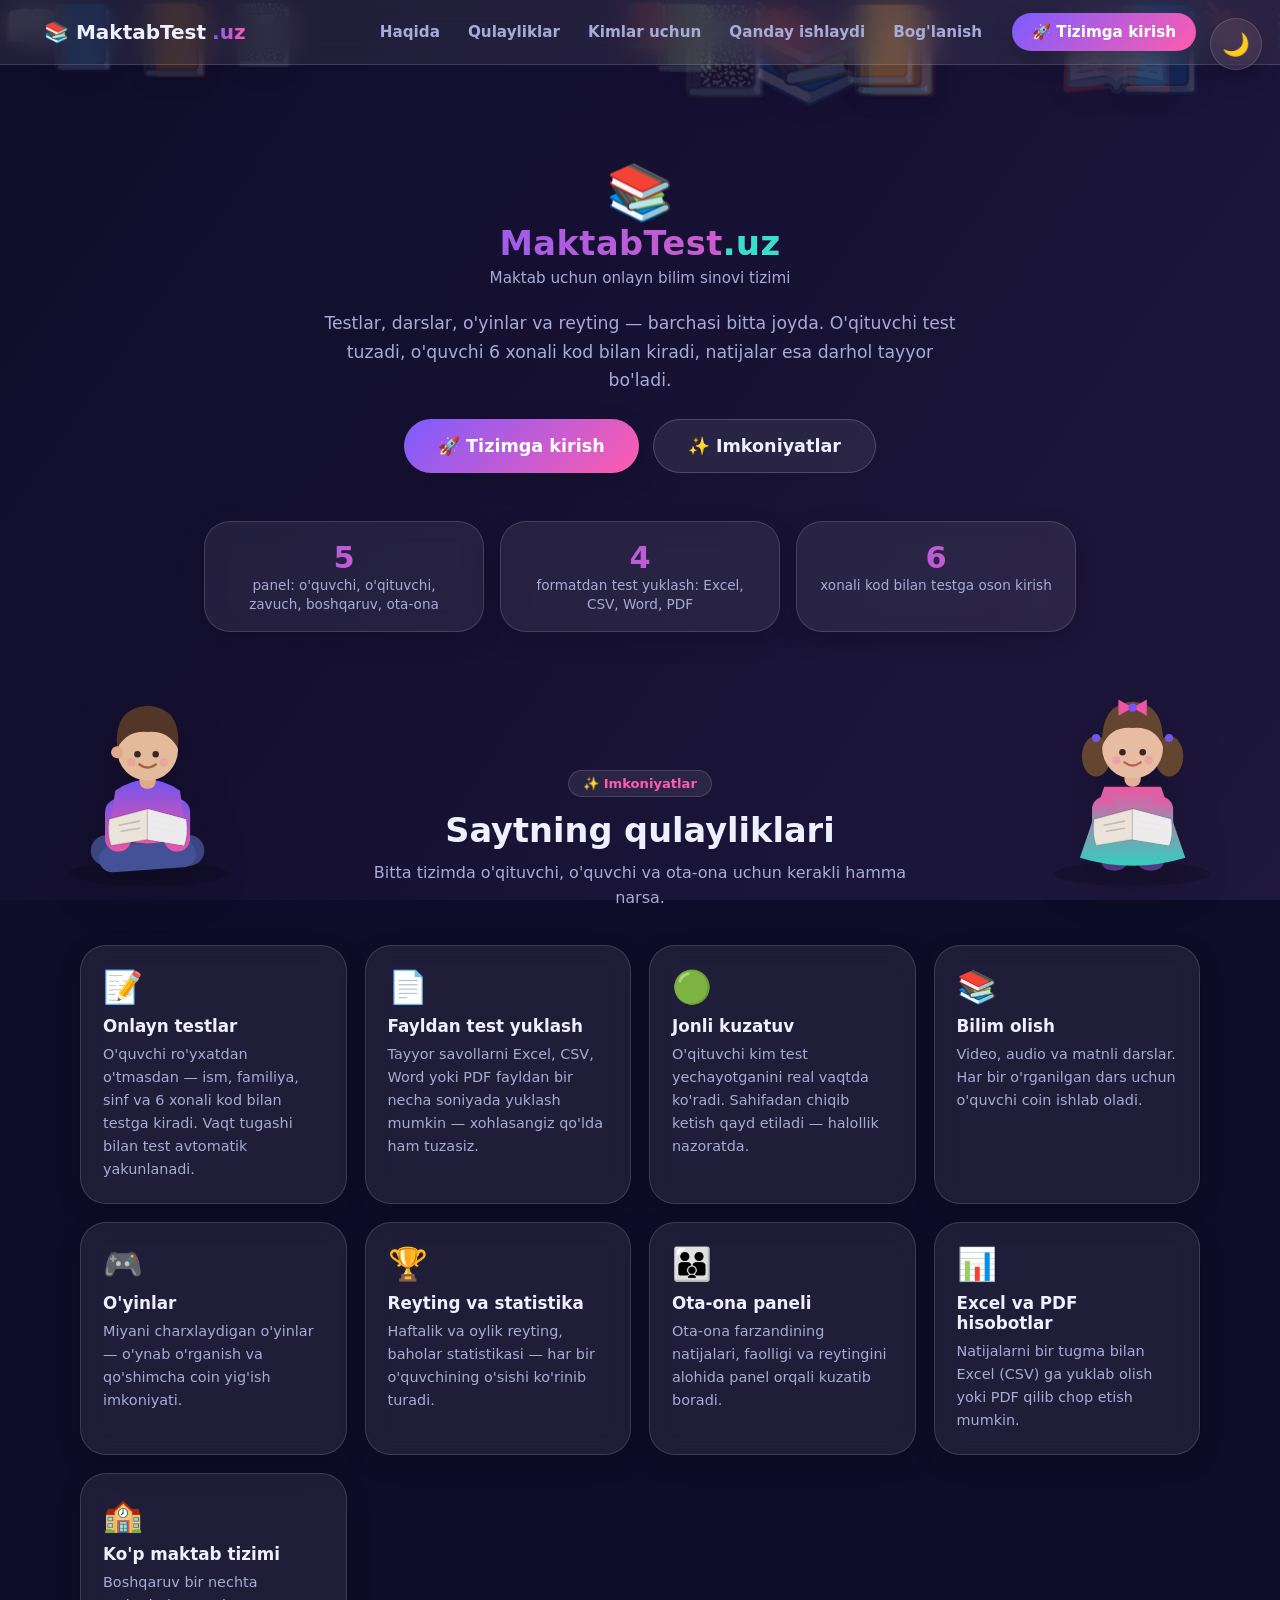
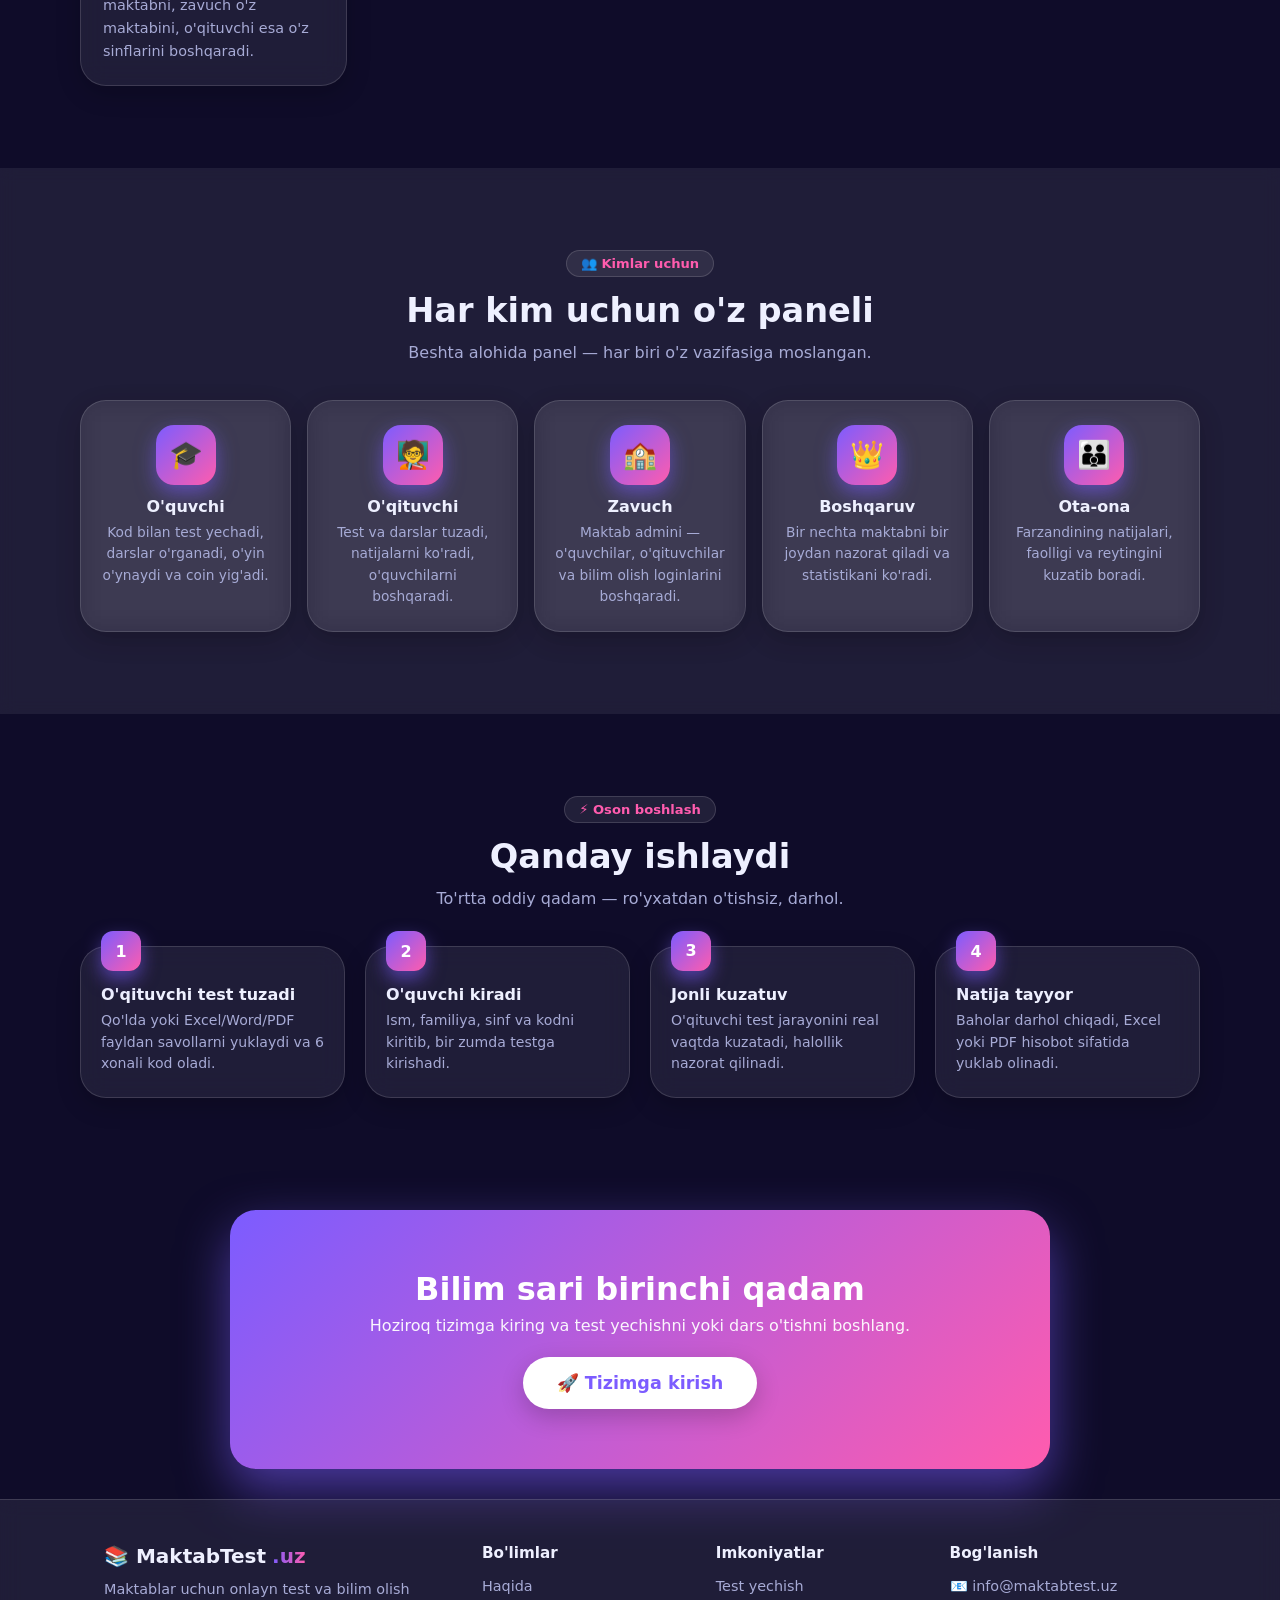
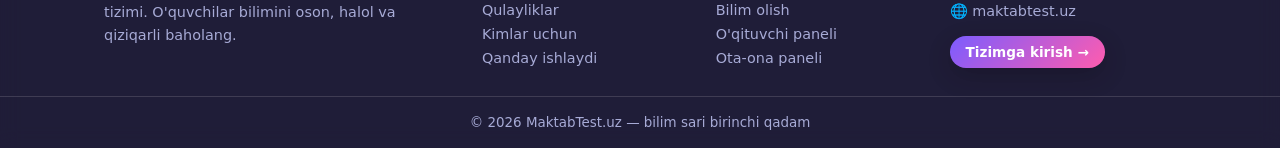
==== commit e3b01d71: "Coin nollash, OCR mukammallashtirish, javoblar kaliti va yuklanish spinnerlari - Boshqaruv/zavuch: "" ====
--- a/static/index.html
+++ b/static/index.html
@@ -904,6 +904,12 @@
           <button id="game-coins-btn" class="btn btn-secondary">🪙 O'yin coinini sozlash</button>
         </div>
 
+        <div class="card card-narrow" id="reset-coins-box" style="display:none;border:1px solid var(--danger-1)">
+          <h3 style="margin-bottom:6px;color:var(--danger-1)">🪙 Coinlarni nollash</h3>
+          <p class="muted">Barcha o'quvchilarning coinlari <b>0</b> ga tushadi va hamma joydan (reyting, profil, ota-ona paneli, faoliyat tarixi) yo'qoladi. O'quvchilar, darslar va natijalar saqlanadi.</p>
+          <button id="reset-coins-btn" class="btn btn-danger">🪙 Hamma coinlarni nollash</button>
+        </div>
+
         <div class="card card-narrow" id="clear-data-box" style="display:none;border:1px solid var(--danger-1)">
           <h3 style="margin-bottom:6px;color:var(--danger-1)">🧹 Maktab ma'lumotlarini tozalash</h3>
           <p class="muted">Faqat <b>testlar</b>, <b>savollar</b> va <b>natijalar</b> o'chiriladi. O'quvchilar, o'qituvchilar, ota-ona loginlari, darslar va coinlar saqlanadi.</p>
--- a/static/css/style.css
+++ b/static/css/style.css
@@ -1134,16 +1134,29 @@
 .chk-label { display: flex; align-items: center; gap: 10px; cursor: pointer; font-weight: 700; color: var(--text); }
 .chk-label input[type="checkbox"] { width: 20px; height: 20px; accent-color: var(--primary-1); cursor: pointer; }
 
-/* Video yuklanish spinneri */
+/* Video yuklanish/buferlanish spinneri (YouTube uslubi — markazda aylanadi) */
 .player-media-box { position: relative; }
 .spinner {
-  position: absolute; top: 50%; left: 50%; width: 60px; height: 60px;
-  margin: -30px 0 0 -30px; border: 6px solid rgba(255,255,255,.25);
-  border-top-color: var(--success-2); border-radius: 50%;
-  animation: spin .8s linear infinite; display: none; z-index: 3;
+  position: absolute; top: 50%; left: 50%; width: 64px; height: 64px;
+  margin: -32px 0 0 -32px; border: 5px solid rgba(255,255,255,.3);
+  border-top-color: #fff; border-radius: 50%;
+  animation: spin .8s linear infinite; display: none; z-index: 7;
+  box-shadow: 0 2px 14px rgba(0,0,0,.45);
 }
 .spinner.on { display: block; }
 @keyframes spin { to { transform: rotate(360deg); } }
+
+/* Umumiy yuklanish aylanasi (ro'yxatlar, OCR, yuklash — "Ishga tushirilmoqda...") */
+.ui-spin {
+  display: inline-block; width: 18px; height: 18px; flex-shrink: 0; box-sizing: border-box;
+  border: 2.5px solid var(--inp-border); border-top-color: var(--primary-2);
+  border-radius: 50%; animation: spin .7s linear infinite; vertical-align: middle;
+}
+.ui-spin.lg { width: 42px; height: 42px; border-width: 4px; }
+.ui-loading {
+  display: flex; align-items: center; justify-content: center; gap: 10px;
+  color: var(--muted); font-weight: 600; padding: 26px 12px; text-align: center;
+}
 
 /* Telegram uslubidagi "yuklab ko'rish" tugmasi (video ustida) */
 .player-media-box { min-height: 120px; }
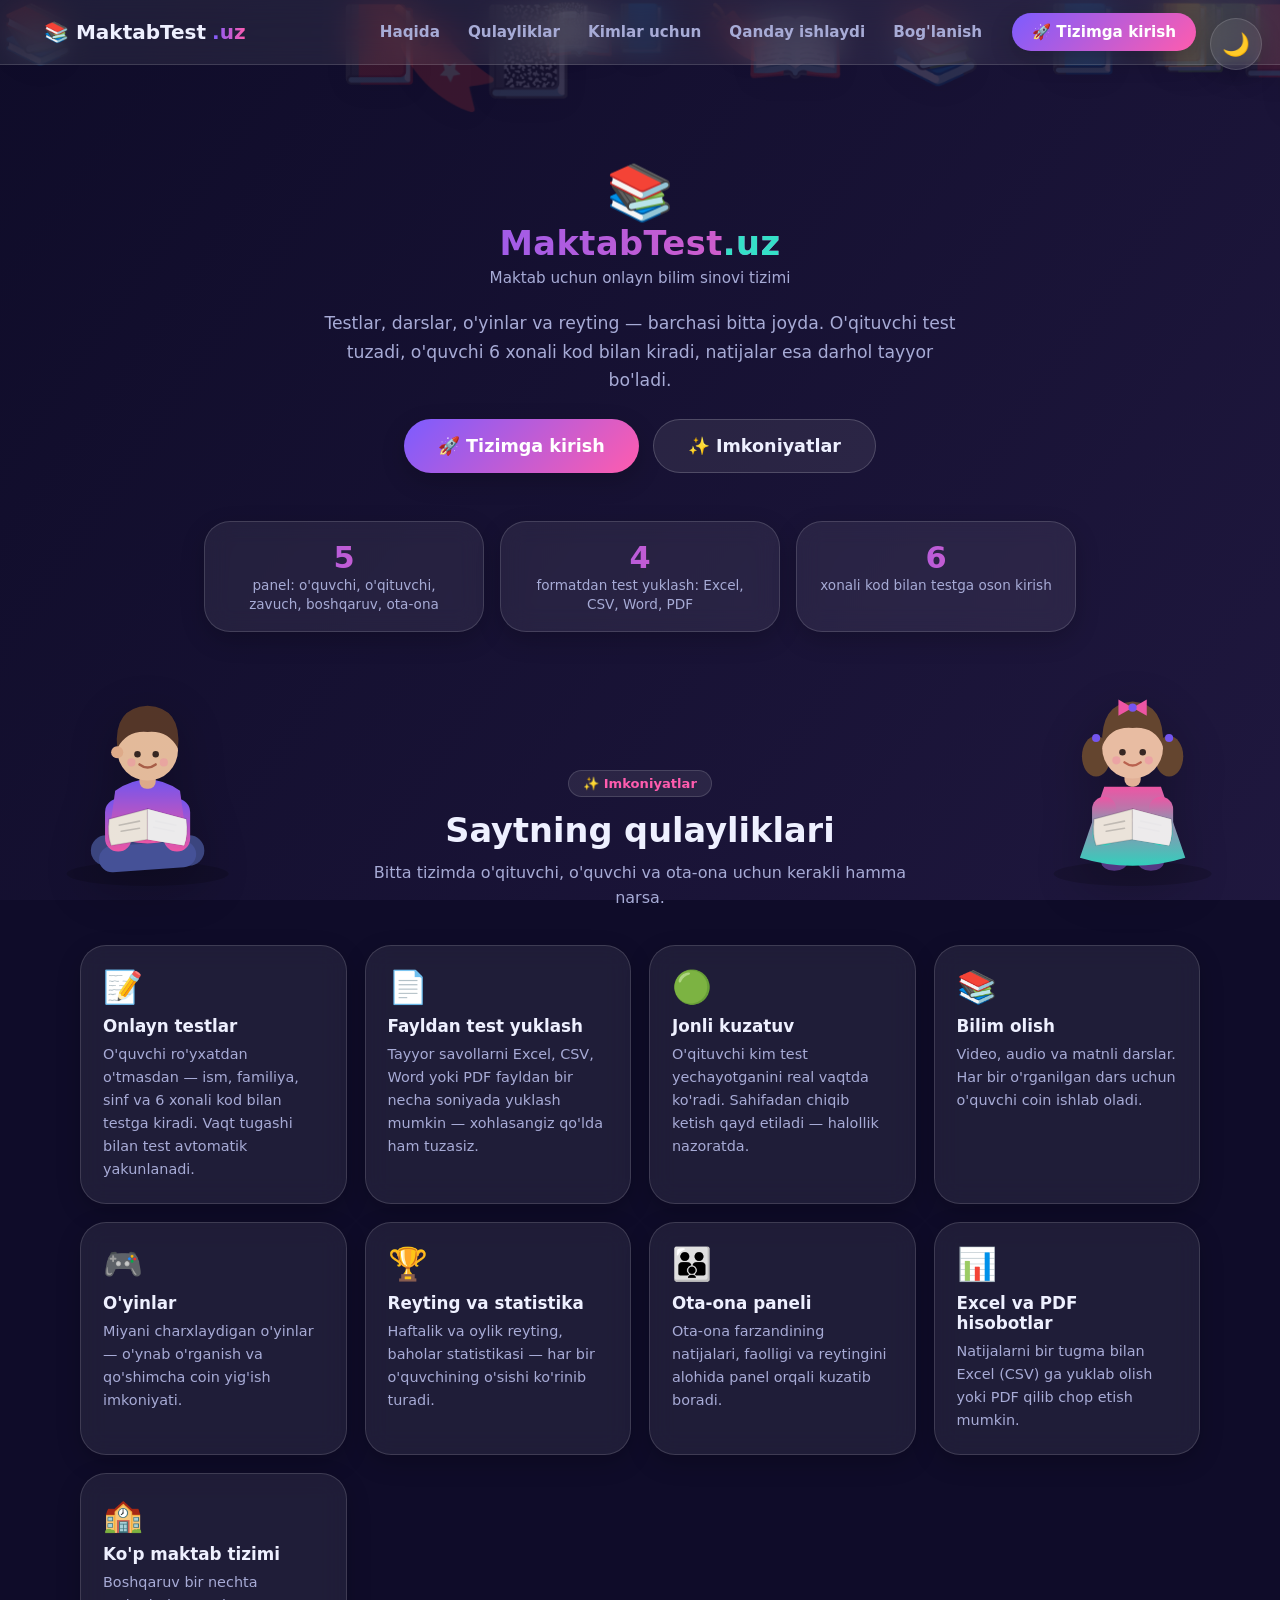
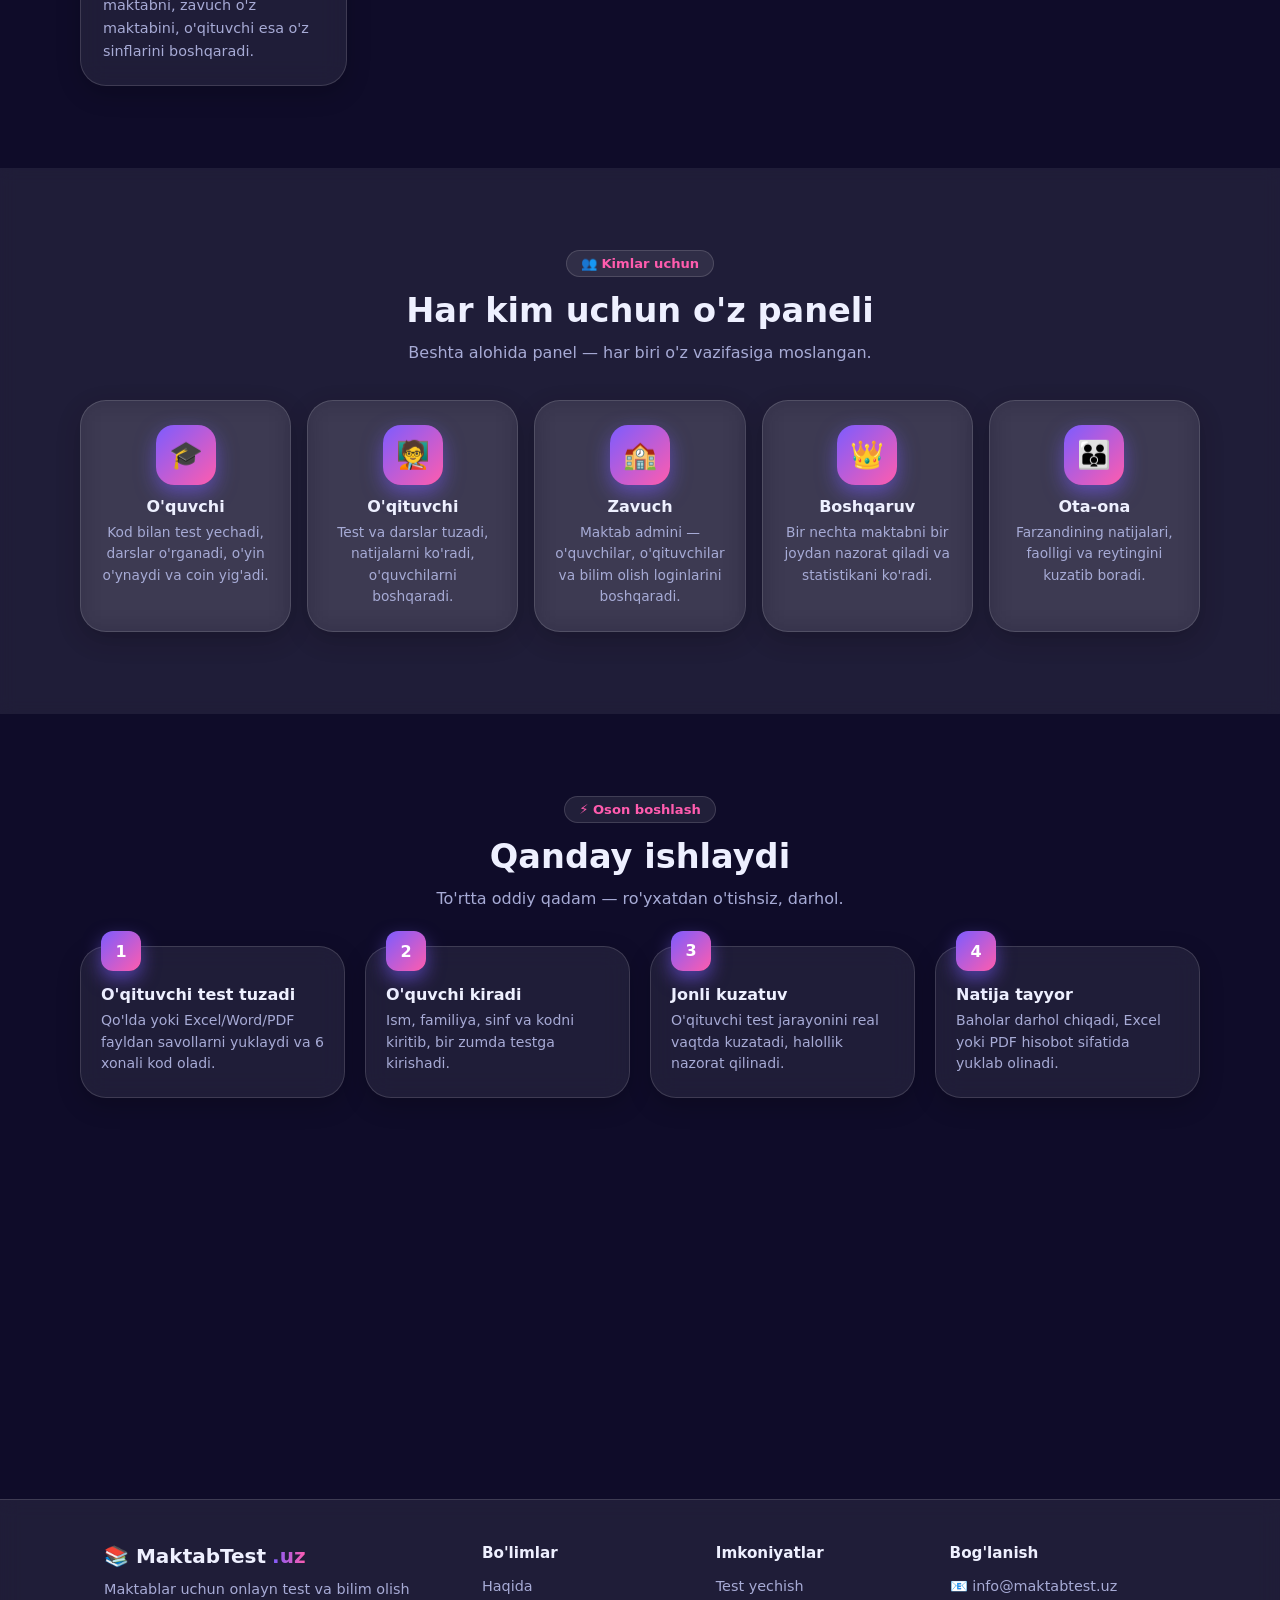
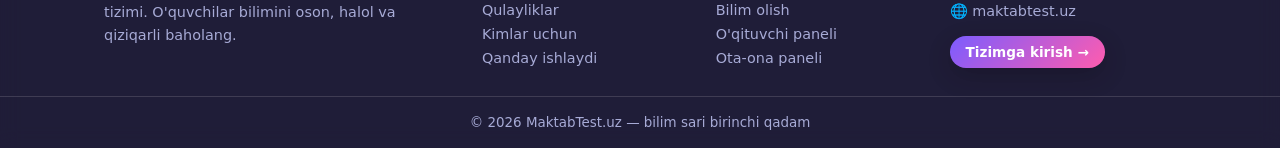
==== commit 3d858745: "Xatolar ustida ishlash, savol/variant aralashtirish va Telegram bot - Savol va variantlarni har o'qu" ====
--- a/static/index.html
+++ b/static/index.html
@@ -904,6 +904,21 @@
           <button id="game-coins-btn" class="btn btn-secondary">🪙 O'yin coinini sozlash</button>
         </div>
 
+        <div class="card card-narrow" id="test-options-box" style="display:none">
+          <h3 style="margin-bottom:6px">📝 Test sozlamalari</h3>
+          <label class="chk-label" style="margin:10px 0"><input type="checkbox" id="opt-shuffle"> 🔀 Savol va variantlarni aralashtirish (har o'quvchiga boshqa tartib — nusxadan himoya)</label>
+          <label class="chk-label" style="margin:10px 0"><input type="checkbox" id="opt-review"> 📝 Test tugagach o'quvchi xatolarini ko'rsin (to'g'ri javoblar bilan)</label>
+          <button id="test-options-save" class="btn btn-success btn-sm">💾 Saqlash</button>
+        </div>
+
+        <div class="card card-narrow" id="telegram-box" style="display:none">
+          <h3 style="margin-bottom:6px">📨 Telegram bot — ota-onaga bildirishnoma</h3>
+          <p class="muted">Telegramда <b>@BotFather</b> orqali bot yarating va uning <b>tokenini</b> shu yerga joylang. So'ng ota-onalar botga kirib <b>ota-ona loginini</b> yuborsa — farzandi test topshirganda natija ularga avtomatik keladi.</p>
+          <div class="field-row"><label>Bot token</label><input id="tg-token" class="inp" type="text" placeholder="123456789:AA..."></div>
+          <button id="tg-save" class="btn btn-success btn-sm">💾 Saqlash</button>
+          <div id="tg-status" class="muted" style="margin-top:8px"></div>
+        </div>
+
         <div class="card card-narrow" id="reset-coins-box" style="display:none;border:1px solid var(--danger-1)">
           <h3 style="margin-bottom:6px;color:var(--danger-1)">🪙 Coinlarni nollash</h3>
           <p class="muted">Barcha o'quvchilarning coinlari <b>0</b> ga tushadi va hamma joydan (reyting, profil, ota-ona paneli, faoliyat tarixi) yo'qoladi. O'quvchilar, darslar va natijalar saqlanadi.</p>
--- a/static/css/style.css
+++ b/static/css/style.css
@@ -1302,6 +1302,20 @@
 }
 .rank-help b { color: var(--text); }
 
+/* ===== Xatolar ustida ishlash (review) ===== */
+.review-list { display: flex; flex-direction: column; gap: 14px; margin: 16px 0; text-align: left; }
+.rv-q { background: var(--inp-bg); border: 1px solid var(--card-border); border-left: 4px solid var(--success-1); border-radius: 14px; padding: 14px 16px; }
+.rv-q.bad { border-left-color: var(--danger-1); }
+.rv-qhead { display: flex; align-items: flex-start; justify-content: space-between; gap: 10px; font-weight: 700; margin-bottom: 10px; line-height: 1.4; }
+.rv-badge { flex-shrink: 0; padding: 3px 11px; border-radius: 999px; font-size: .76rem; font-weight: 800; color: #fff; }
+.rv-badge.ok { background: linear-gradient(135deg, var(--success-1), var(--success-2)); }
+.rv-badge.bad { background: linear-gradient(135deg, var(--danger-1), var(--danger-2)); }
+.rv-opt { padding: 8px 12px; border-radius: 10px; margin-bottom: 6px; font-size: .92rem; border: 1px solid transparent; }
+.rv-opt b { margin-right: 6px; }
+.rv-correct { background: rgba(35, 196, 131, .18); border-color: var(--success-1); color: var(--text); font-weight: 600; }
+.rv-wrong { background: rgba(255, 84, 112, .16); border-color: var(--danger-1); color: var(--text); text-decoration: line-through; }
+.rv-note { color: var(--danger-1); font-size: .82rem; font-weight: 700; margin-top: 4px; }
+
 /* Kunlik vaqt taqsimoti (ota-ona / o'qituvchi) */
 .daily-time-list { display: flex; flex-direction: column; gap: 6px; margin-top: 8px; }
 .daily-time-row {
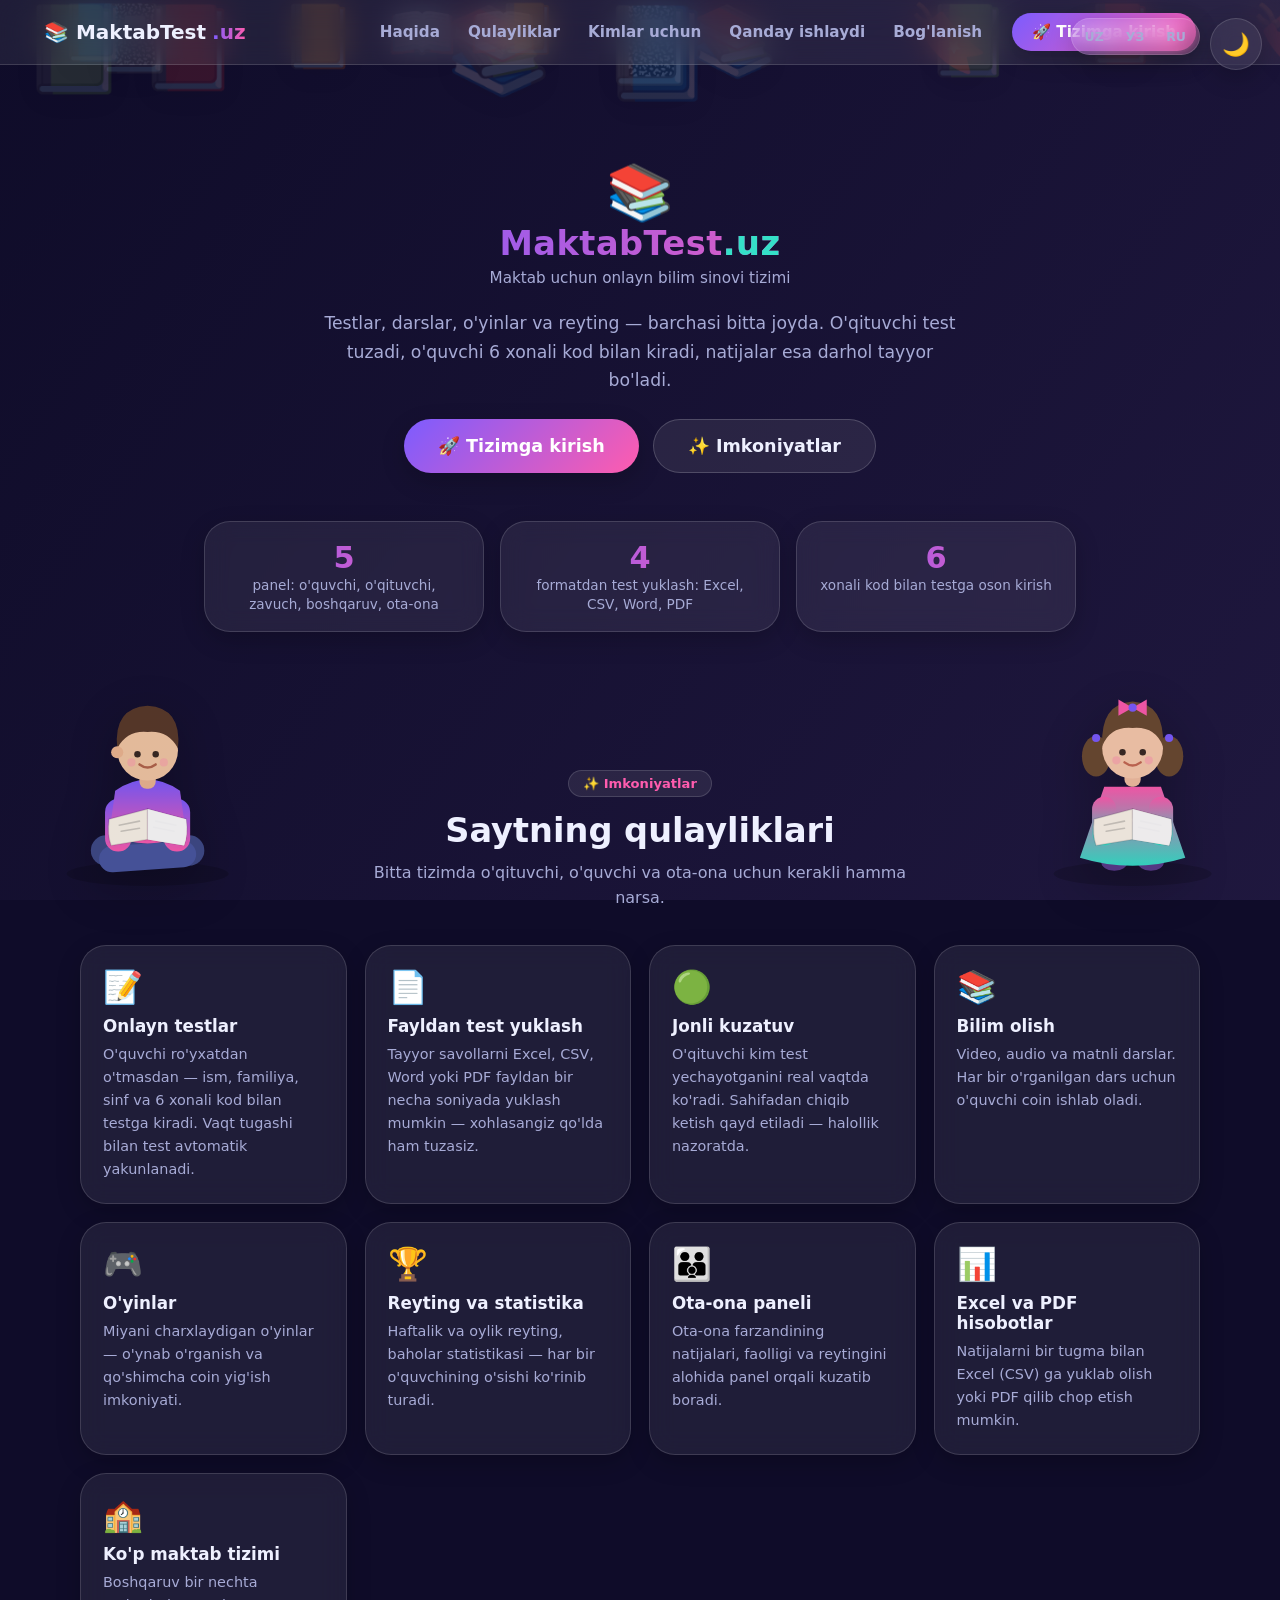
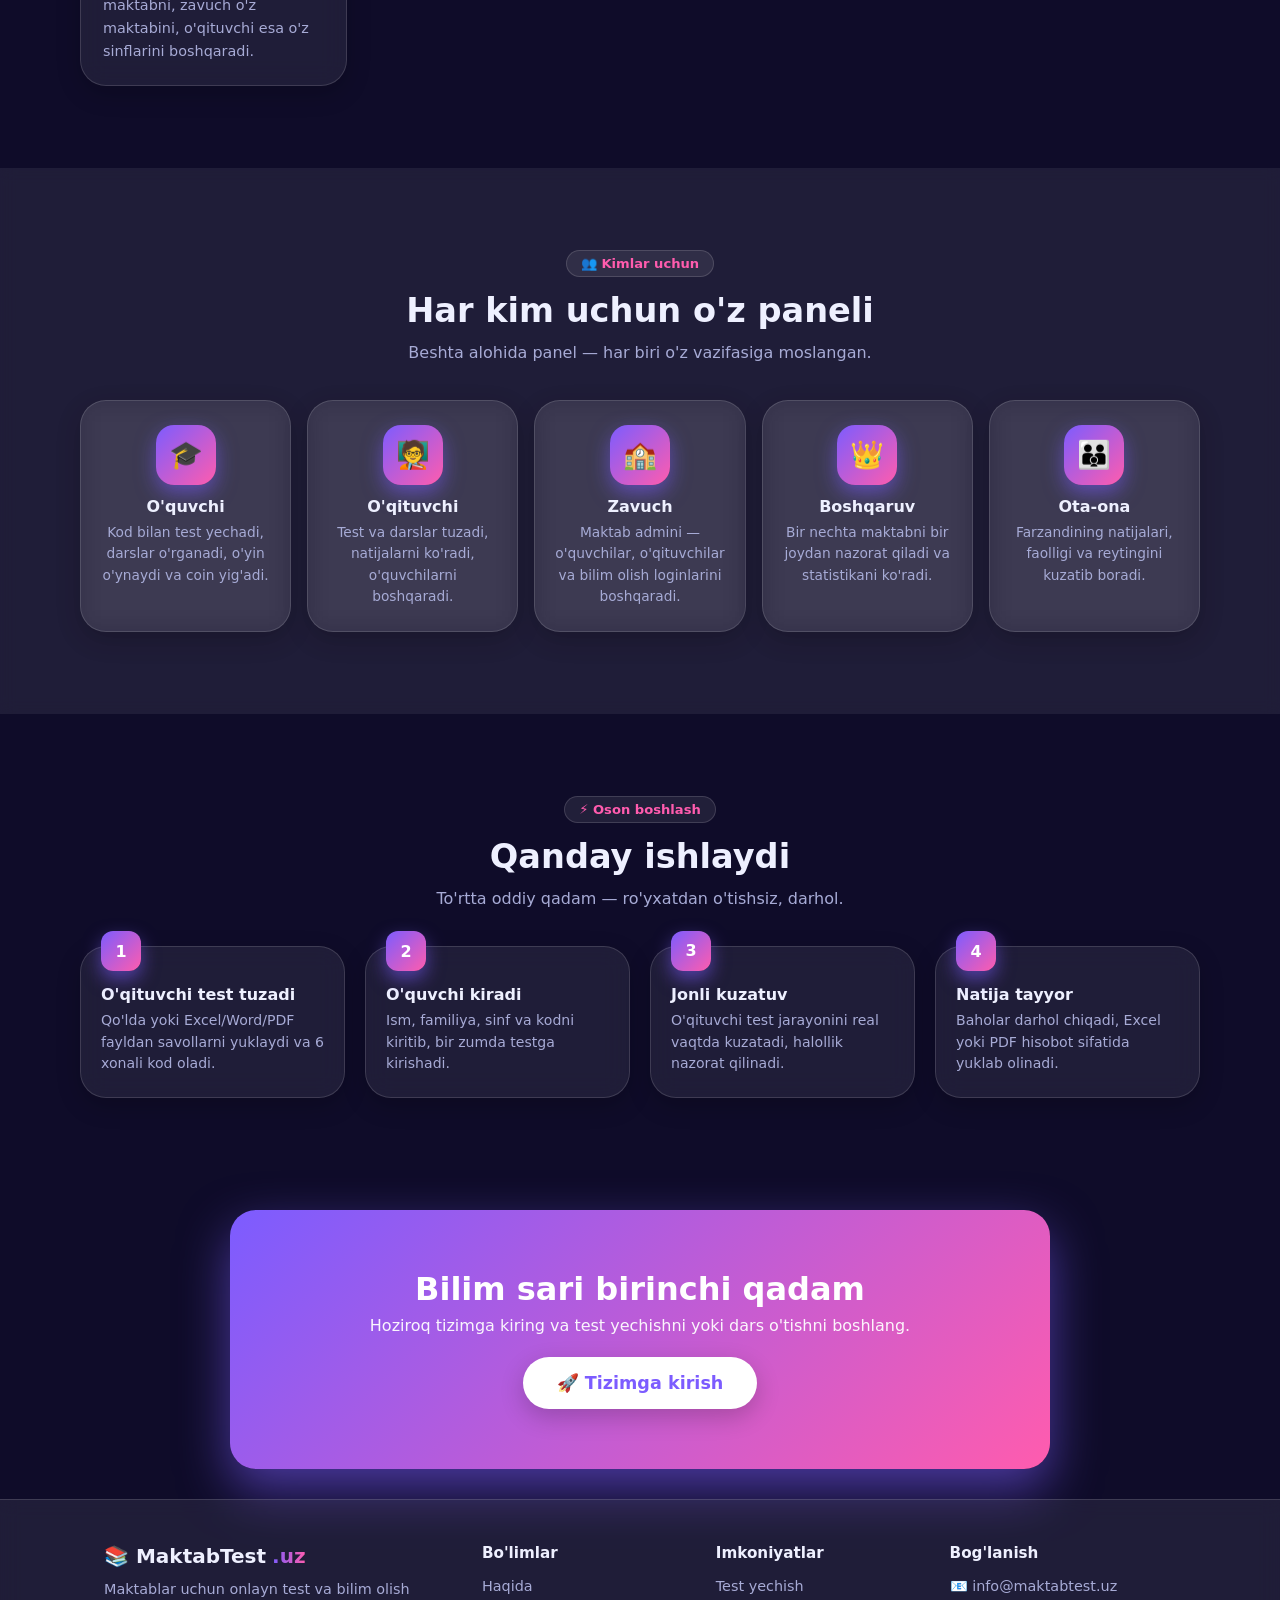
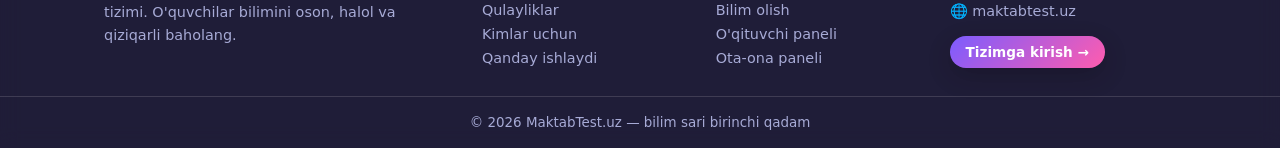
==== commit 72bcf6d8: "O'qituvchi review, savolga rasm, rejalashtirish, yutuqlar, PDF sertifikat, kirill/rus - O'qituvchi n" ====
--- a/static/index.html
+++ b/static/index.html
@@ -18,6 +18,13 @@
 
   <!-- Rejim almashtirish (qorong'i / yorug') -->
   <button id="theme-toggle" class="theme-toggle" title="Rejimni almashtirish">🌙</button>
+
+  <!-- Til tanlagich -->
+  <div class="lang-switch" id="lang-switch">
+    <button data-lang="uz-lat" title="O'zbekcha (lotin)">UZ</button>
+    <button data-lang="uz-cyr" title="Ўзбекча (кирилл)">УЗ</button>
+    <button data-lang="ru" title="Русский">RU</button>
+  </div>
 
   <!-- ================= KIRISH (LOGIN) ================= -->
   <div id="view-login" class="view active">
@@ -948,6 +955,7 @@
   <!-- Skriptlar (tartib muhim) -->
   <script src="/static/js/api.js"></script>
   <script src="/static/js/ui.js"></script>
+  <script src="/static/js/i18n.js"></script>
   <script src="/static/js/student.js"></script>
   <script src="/static/js/games.js"></script>
   <script src="/static/js/gaze.js"></script>
--- a/static/css/style.css
+++ b/static/css/style.css
@@ -130,6 +130,27 @@
   box-shadow: var(--shadow-soft);
 }
 .theme-toggle:hover { transform: rotate(30deg) scale(1.12); box-shadow: 0 0 24px var(--glow); }
+
+/* Til tanlagich (theme tugmasining chapida) */
+.lang-switch {
+  position: fixed; top: 18px; right: 80px; z-index: 50;
+  display: flex; gap: 2px; padding: 3px;
+  background: var(--card); border: 1px solid var(--card-border);
+  border-radius: 999px; box-shadow: var(--shadow-soft); backdrop-filter: blur(10px);
+}
+.lang-switch button {
+  background: transparent; border: none; cursor: pointer; color: var(--muted);
+  font-weight: 800; font-size: .78rem; padding: 7px 10px; border-radius: 999px;
+  font-family: inherit; transition: var(--trans);
+}
+.lang-switch button:hover { color: var(--text); }
+.lang-switch button.active {
+  color: #fff; background: linear-gradient(135deg, var(--primary-1), var(--primary-2));
+}
+@media (max-width: 460px) {
+  .lang-switch { right: 70px; top: 14px; padding: 2px; }
+  .lang-switch button { font-size: .72rem; padding: 6px 8px; }
+}
 
 /* ---------- Ko'rinishlar (views) ---------- */
 .view { display: none; min-height: 100vh; animation: fadeIn .5s ease; }
@@ -1315,6 +1336,44 @@
 .rv-correct { background: rgba(35, 196, 131, .18); border-color: var(--success-1); color: var(--text); font-weight: 600; }
 .rv-wrong { background: rgba(255, 84, 112, .16); border-color: var(--danger-1); color: var(--text); text-decoration: line-through; }
 .rv-note { color: var(--danger-1); font-size: .82rem; font-weight: 700; margin-top: 4px; }
+.rv-image { display: block; max-width: 100%; max-height: 260px; margin: 8px 0 10px; border-radius: 10px; background: #fff; }
+.q-image { display: block; max-width: 100%; max-height: 300px; margin: 0 auto 12px; border-radius: 12px; background: #fff; box-shadow: 0 4px 14px rgba(0,0,0,.2); }
+
+/* Savolga rasm qo'shish — tahrir UI (test tuzish) */
+.qs-img-row { display: flex; align-items: center; gap: 10px; margin: 6px 0 10px; flex-wrap: wrap; }
+.qs-img-prev { position: relative; display: inline-flex; }
+.qs-img-thumb { height: 72px; max-width: 160px; border-radius: 8px; border: 1px solid var(--card-border); background: #fff; }
+.qs-img-del {
+  position: absolute; top: -8px; right: -8px; width: 24px; height: 24px; border-radius: 50%;
+  border: none; cursor: pointer; background: var(--danger-1); color: #fff; font-size: .8rem; line-height: 24px;
+}
+.qs-img-add { cursor: pointer; color: var(--muted); font-size: .85rem; font-weight: 600; padding: 7px 12px;
+  background: var(--inp-bg); border: 1px dashed var(--inp-border); border-radius: 10px; transition: var(--trans); }
+.qs-img-add:hover { color: var(--primary-2); border-color: var(--primary-1); }
+
+/* Yutuqlar (achievements) grid */
+.ach-grid { display: grid; grid-template-columns: repeat(auto-fit, minmax(160px, 1fr)); gap: 10px; margin: 8px 0 14px; }
+.ach-card {
+  background: var(--card); border: 1px solid var(--card-border); border-radius: 14px;
+  padding: 12px; text-align: center; transition: var(--trans);
+}
+.ach-card.earned { background: linear-gradient(135deg, rgba(35,196,131,.18), rgba(18,184,255,.14));
+  border-color: var(--success-1); box-shadow: 0 4px 14px rgba(35,196,131,.2); }
+.ach-card.locked { opacity: .55; filter: grayscale(.5); }
+.ach-ico { font-size: 2rem; margin-bottom: 4px; }
+.ach-card.earned .ach-ico { animation: achPop 1.6s ease-in-out infinite; }
+@keyframes achPop { 0%,100%{transform:scale(1)} 50%{transform:scale(1.12)} }
+.ach-title { font-weight: 700; font-size: .88rem; margin-bottom: 4px; }
+.ach-coin { font-size: .74rem; color: var(--muted); }
+.ach-card.earned .ach-coin { color: var(--success-1); font-weight: 700; }
+
+/* Testni rejalashtirish chipi */
+.schedule-chip {
+  display: inline-block; margin: 6px 0 10px;
+  background: linear-gradient(135deg, #4e7dff, #7c5cff);
+  color: #fff; font-weight: 700; font-size: .78rem;
+  padding: 5px 12px; border-radius: 999px;
+}
 
 /* Kunlik vaqt taqsimoti (ota-ona / o'qituvchi) */
 .daily-time-list { display: flex; flex-direction: column; gap: 6px; margin-top: 8px; }
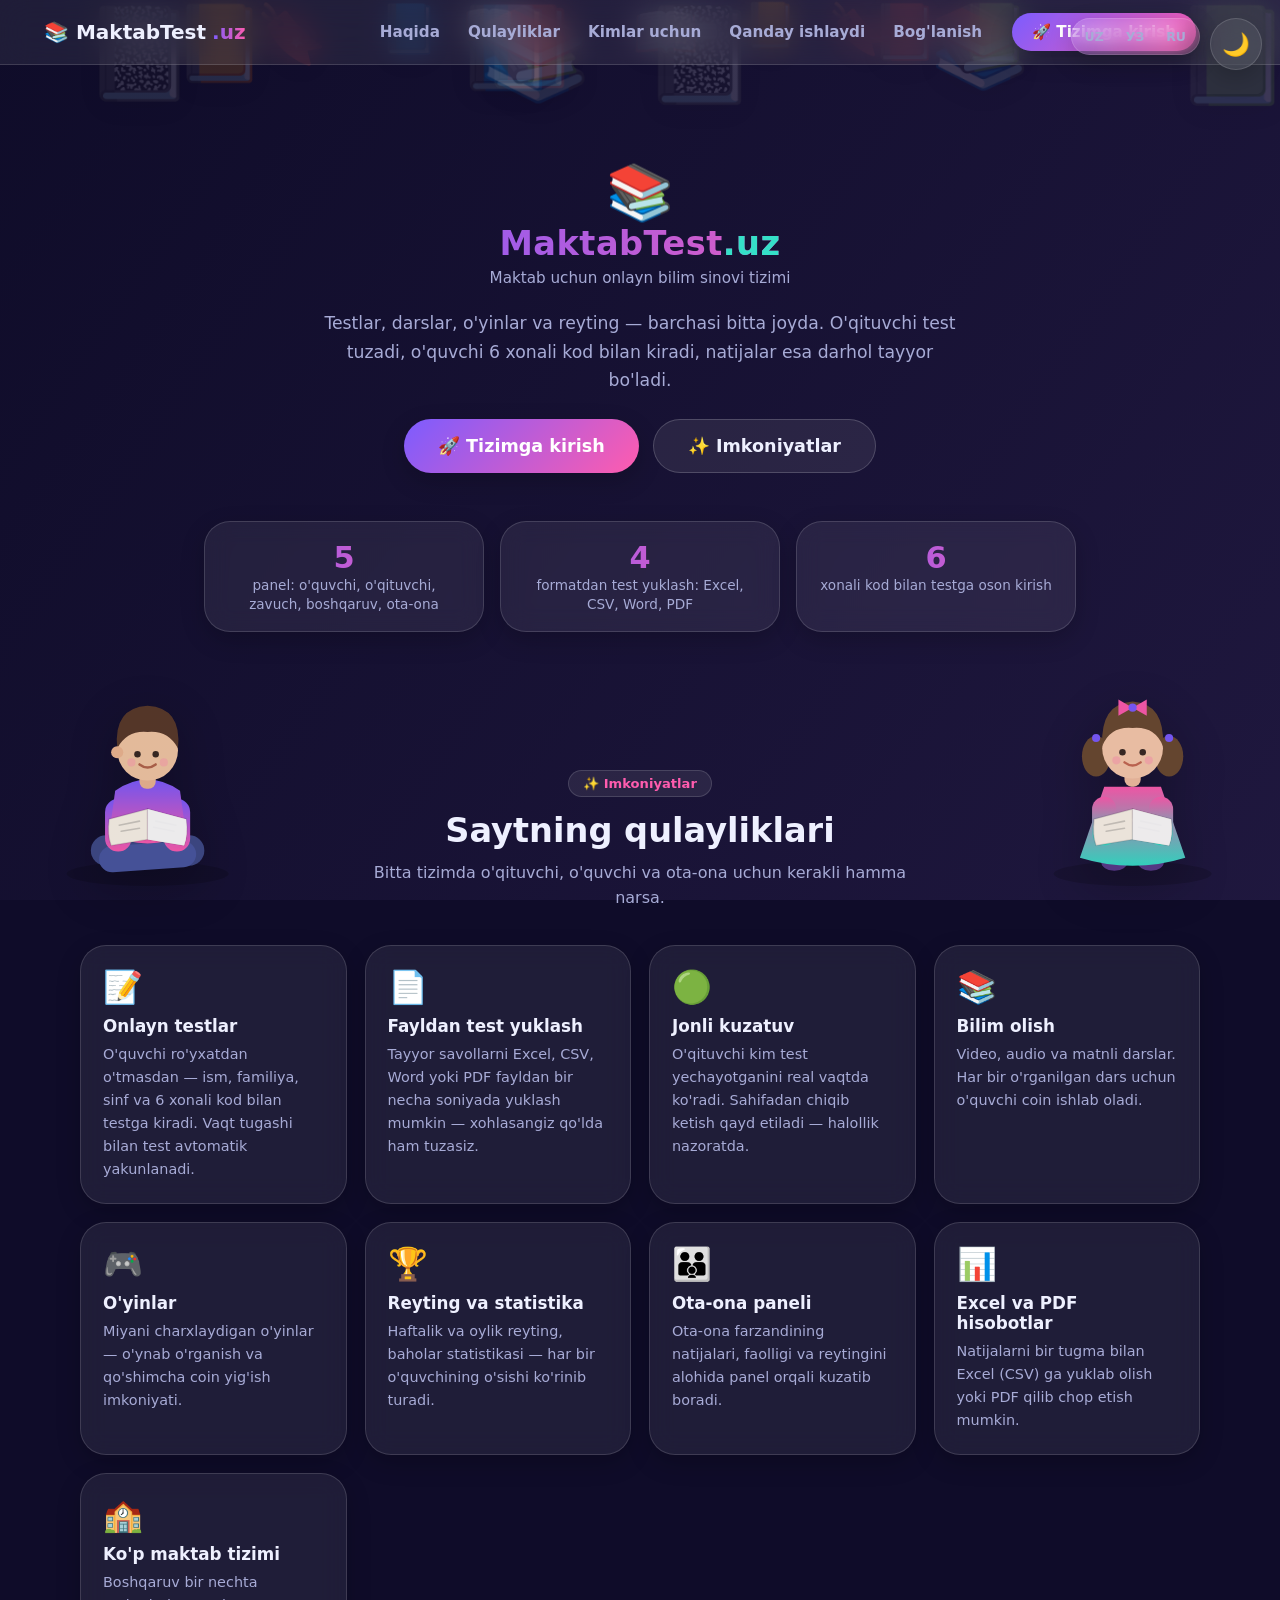
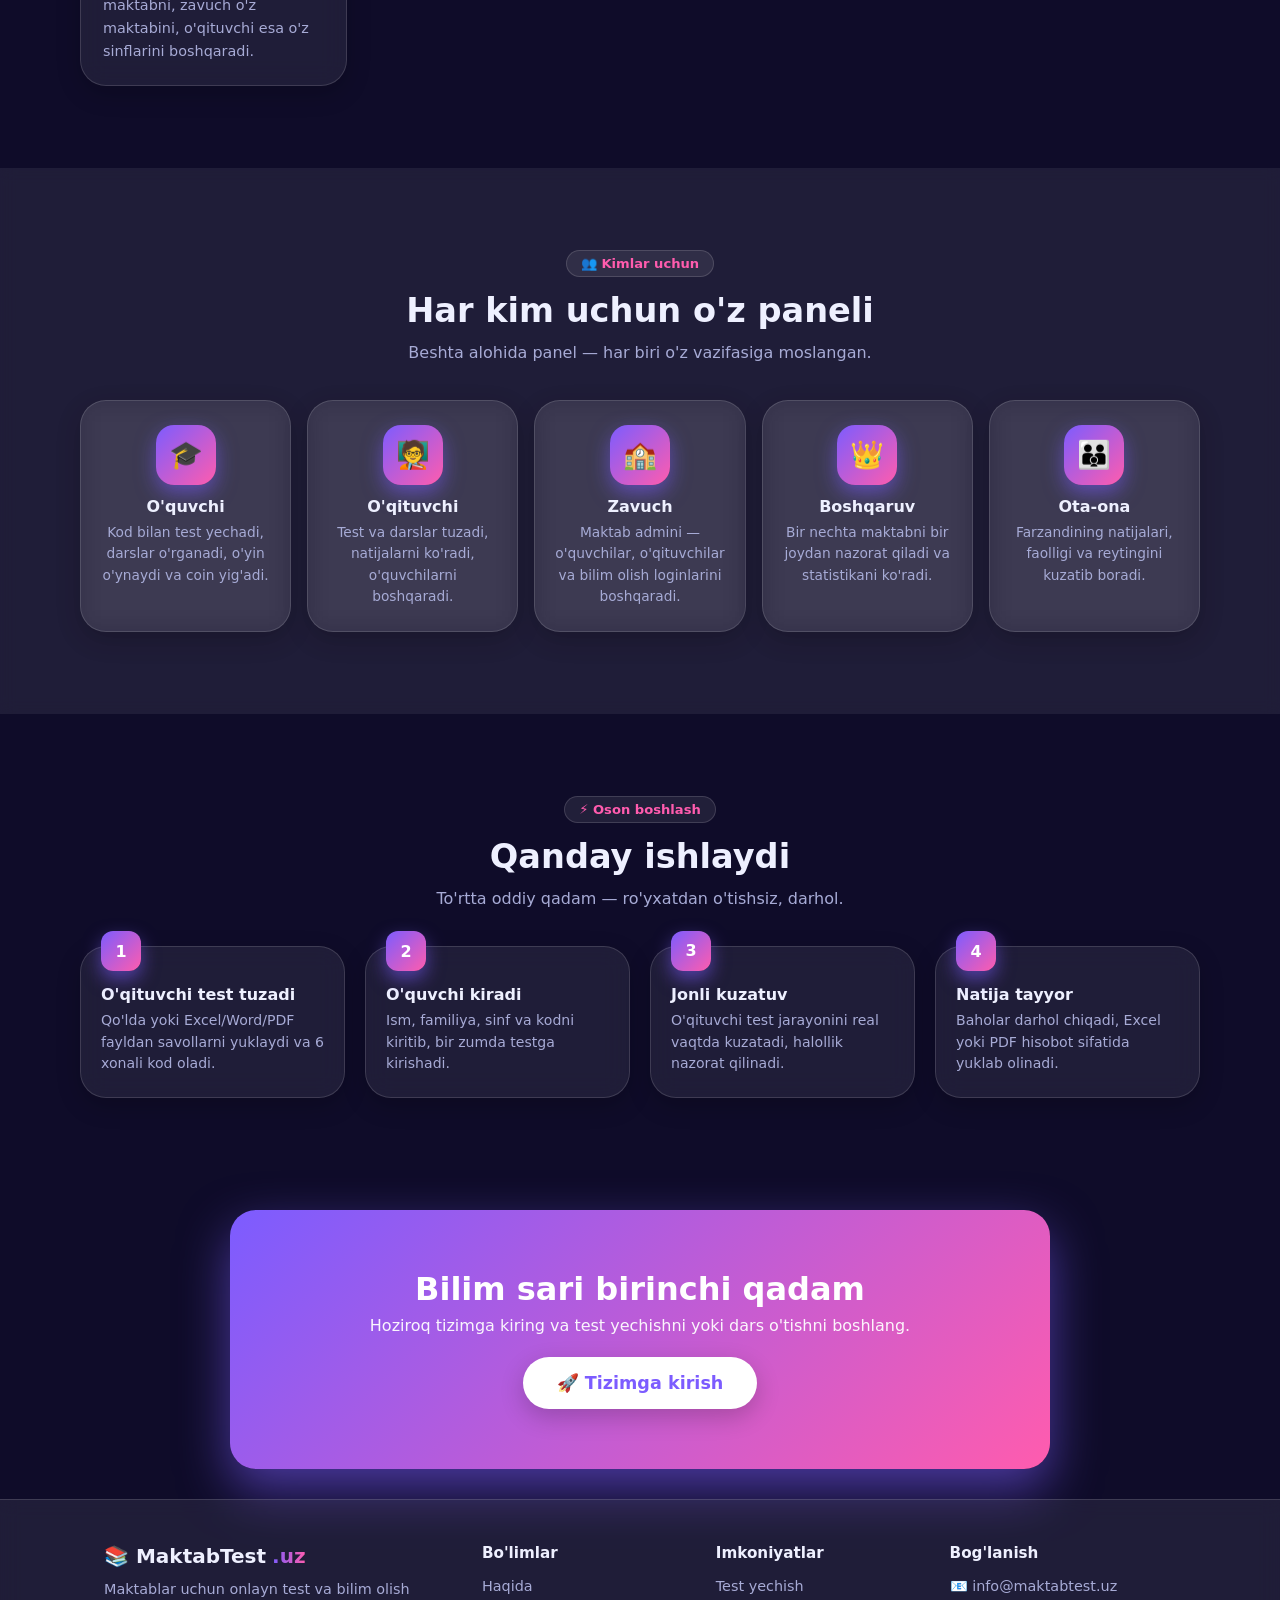
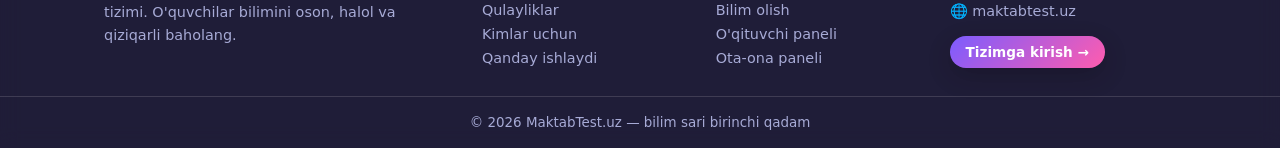
==== commit 7045c481: "CSV orqali o'quvchilarni ommaviy import + darsni bookmark - O'quvchilar ro'yxati: "📥 Ro'yxatdan impo" ====
--- a/static/index.html
+++ b/static/index.html
@@ -823,6 +823,7 @@
             <input id="stu-first" class="inp" placeholder="Ism">
             <input id="stu-last" class="inp" placeholder="Familiya">
             <button id="stu-add" class="btn btn-secondary">➕ Qo'shish</button>
+            <button id="stu-bulk-open" class="btn btn-secondary" type="button">📥 Ro'yxatdan import</button>
           </div>
         </div>
         <input id="students-search" class="inp search-inp" placeholder="🔎 O'quvchi qidirish (ism yoki familiya)...">
--- a/static/css/style.css
+++ b/static/css/style.css
@@ -1242,9 +1242,23 @@
   padding: 0 12px 8px; color: #fff; transition: opacity .25s;
   background: linear-gradient(to top, rgba(0,0,0,.78), transparent);
 }
-.ytp-progress { position: relative; height: 5px; margin: 10px 0 8px; background: rgba(255,255,255,.3); border-radius: 3px; overflow: hidden; }
+.ytp-progress { position: relative; height: 5px; margin: 10px 0 8px; background: rgba(255,255,255,.3); border-radius: 3px; cursor: pointer; transition: height .15s; }
 .ytp-progress:hover { height: 7px; }
-.ytp-progress .player-fill { position: absolute; left: 0; top: 0; height: 100%; width: 0%; background: #ff0033; box-shadow: none; transition: width .2s linear; }
+.ytp-buffered { position: absolute; left: 0; top: 0; height: 100%; width: 0%; background: rgba(255,255,255,.5); border-radius: 3px; }
+.ytp-progress-hover { position: absolute; left: 0; top: 0; height: 100%; width: 0%; background: rgba(255,255,255,.3); border-radius: 3px; pointer-events: none; }
+.ytp-progress .player-fill { position: absolute; left: 0; top: 0; height: 100%; width: 0%; background: #ff0033; box-shadow: none; border-radius: 3px; transition: width .1s linear; }
+.ytp-scrubber {
+  position: absolute; top: 50%; left: 0%; width: 14px; height: 14px; margin-left: -7px; transform: translateY(-50%) scale(0);
+  background: #ff0033; border-radius: 50%; transition: transform .15s; pointer-events: none;
+  box-shadow: 0 2px 6px rgba(0,0,0,.4);
+}
+.ytp-progress:hover .ytp-scrubber { transform: translateY(-50%) scale(1); }
+.ytp-tooltip {
+  position: absolute; bottom: 18px; left: 0; transform: translateX(-50%);
+  background: rgba(0,0,0,.85); color: #fff; font-size: .78rem; font-weight: 700;
+  padding: 3px 8px; border-radius: 4px; pointer-events: none; white-space: nowrap;
+  font-variant-numeric: tabular-nums;
+}
 .ytp-controls { display: flex; align-items: center; gap: 8px; }
 .ytp-btn {
   background: transparent; border: none; color: #fff; cursor: pointer; font-family: inherit;
@@ -1253,8 +1267,22 @@
 }
 .ytp-btn:hover { color: #ff6a86; transform: scale(1.14); }
 .ytp-btn:disabled { opacity: .45; cursor: not-allowed; transform: none; }
-.ytp-rew { font-size: .95rem; }
-.ytp-rew b { font-size: .62rem; font-weight: 800; }
+.ytp-rew, .ytp-fwd, .ytp-rate { font-size: .95rem; }
+.ytp-rew b, .ytp-fwd b { font-size: .62rem; font-weight: 800; }
+.ytp-rate { font-size: .82rem; font-weight: 800; min-width: 32px; opacity: .7; cursor: not-allowed; }
+.ytp-rate:hover { color: #fff; transform: none; }
+
+/* Ovoz slayderi (sichqoncha tegsa cho'ziladi) */
+.ytp-volbox { display: inline-flex; align-items: center; }
+.ytp-vol {
+  width: 0; opacity: 0; transition: width .22s, opacity .22s, margin .22s;
+  -webkit-appearance: none; appearance: none; background: transparent; margin: 0;
+}
+.ytp-vol::-webkit-slider-runnable-track { height: 3px; background: rgba(255,255,255,.4); border-radius: 2px; }
+.ytp-vol::-moz-range-track { height: 3px; background: rgba(255,255,255,.4); border-radius: 2px; }
+.ytp-vol::-webkit-slider-thumb { -webkit-appearance: none; appearance: none; width: 11px; height: 11px; border-radius: 50%; background: #fff; margin-top: -4px; }
+.ytp-vol::-moz-range-thumb { width: 11px; height: 11px; border-radius: 50%; background: #fff; border: none; }
+.ytp-volbox:hover .ytp-vol, .ytp-vol:focus { width: 72px; opacity: 1; margin: 0 4px; }
 .ytp-time { font-size: .85rem; font-weight: 600; font-variant-numeric: tabular-nums; margin-left: 2px; white-space: nowrap; }
 .ytp-flex { flex: 1; }
 .ytp .watch-clock { background: rgba(255,255,255,.16); border: none; color: #8bffbe; font-size: .8rem; padding: 3px 10px; }
@@ -1266,18 +1294,35 @@
 /* Yuklash qoplamasi hamma narsadan ustun */
 .ytp .media-load-btn { z-index: 8; }
 
-/* Kamera monitori (stage burchagida — yuqori paneldan pastroq) */
-.gaze-cam {
-  position: absolute; top: 52px; right: 10px; width: 100px; height: 74px;
-  border-radius: 12px; overflow: hidden; z-index: 5; background: #000;
-  border: 2px solid rgba(255,255,255,.3); box-shadow: 0 6px 20px rgba(0,0,0,.5);
-}
-.gaze-cam video { width: 100%; height: 100%; object-fit: cover; transform: scaleX(-1); }
-.gaze-dot {
-  position: absolute; left: 6px; bottom: 6px; width: 12px; height: 12px; border-radius: 50%;
+/* Floating kamera widget (video darsда ham, matn darsida ham — ekranning istalgan joyiga suriladi) */
+.gaze-cam-float {
+  position: fixed; top: 110px; right: 22px; width: 160px; height: 118px;
+  border-radius: 14px; overflow: hidden; z-index: 150; background: #000;
+  border: 2px solid rgba(255,255,255,.35); box-shadow: 0 10px 30px rgba(0,0,0,.55);
+  user-select: none;
+}
+.gaze-cam-float.dragging { opacity: .85; cursor: grabbing; }
+.gaze-cam-float video { width: 100%; height: 100%; object-fit: cover; transform: scaleX(-1); display: block; }
+.gaze-cam-float .gaze-dot {
+  position: absolute; left: 7px; bottom: 7px; width: 12px; height: 12px; border-radius: 50%;
   background: #23c483; box-shadow: 0 0 10px #23c483; border: 1.5px solid #fff; transition: .3s;
 }
-.gaze-dot.off { background: var(--danger-1); box-shadow: 0 0 10px var(--danger-1); }
+.gaze-cam-float .gaze-dot.off { background: var(--danger-1); box-shadow: 0 0 10px var(--danger-1); }
+.gaze-cam-float .gaze-drag {
+  position: absolute; top: 4px; right: 4px; width: 24px; height: 24px; border-radius: 6px;
+  background: rgba(0,0,0,.55); color: #fff; cursor: grab;
+  display: grid; place-items: center; font-size: .78rem; letter-spacing: -1px;
+  transition: background .2s;
+}
+.gaze-cam-float .gaze-drag:hover { background: rgba(0,0,0,.85); }
+.gaze-cam-float .gaze-drag:active { cursor: grabbing; }
+@media (max-width: 560px) {
+  .gaze-cam-float { width: 110px; height: 82px; top: 92px; right: 12px; }
+}
+
+/* Matn darsi — kamera tugmasi inline joyida ham chiroyli chiqsin */
+.reader-head { display: flex; align-items: center; gap: 12px; justify-content: space-between; margin-bottom: 14px; flex-wrap: wrap; }
+.gaze-ctl.inline { flex: 1; justify-content: flex-end; max-width: none; margin: 0; padding: 8px 12px; }
 
 /* "Ekranga qarang" — pastdagi kichik ogohlantirish (video to'xtamaydi, faqat vaqt yozilmaydi) */
 .gaze-warn {
@@ -1350,6 +1395,15 @@
 .qs-img-add { cursor: pointer; color: var(--muted); font-size: .85rem; font-weight: 600; padding: 7px 12px;
   background: var(--inp-bg); border: 1px dashed var(--inp-border); border-radius: 10px; transition: var(--trans); }
 .qs-img-add:hover { color: var(--primary-2); border-color: var(--primary-1); }
+
+/* Darsni bookmark — "davom ettirish" belgisi */
+.lesson-card.resumable { border-color: var(--primary-2); box-shadow: 0 6px 18px rgba(255, 92, 174, .25); }
+.chip-resume {
+  background: linear-gradient(135deg, var(--primary-1), var(--primary-2)) !important;
+  color: #fff !important; font-weight: 800;
+  animation: resumePulse 2.6s ease-in-out infinite;
+}
+@keyframes resumePulse { 0%,100%{box-shadow:0 0 0 rgba(255,92,174,0)} 50%{box-shadow:0 0 14px rgba(255,92,174,.6)} }
 
 /* Yutuqlar (achievements) grid */
 .ach-grid { display: grid; grid-template-columns: repeat(auto-fit, minmax(160px, 1fr)); gap: 10px; margin: 8px 0 14px; }
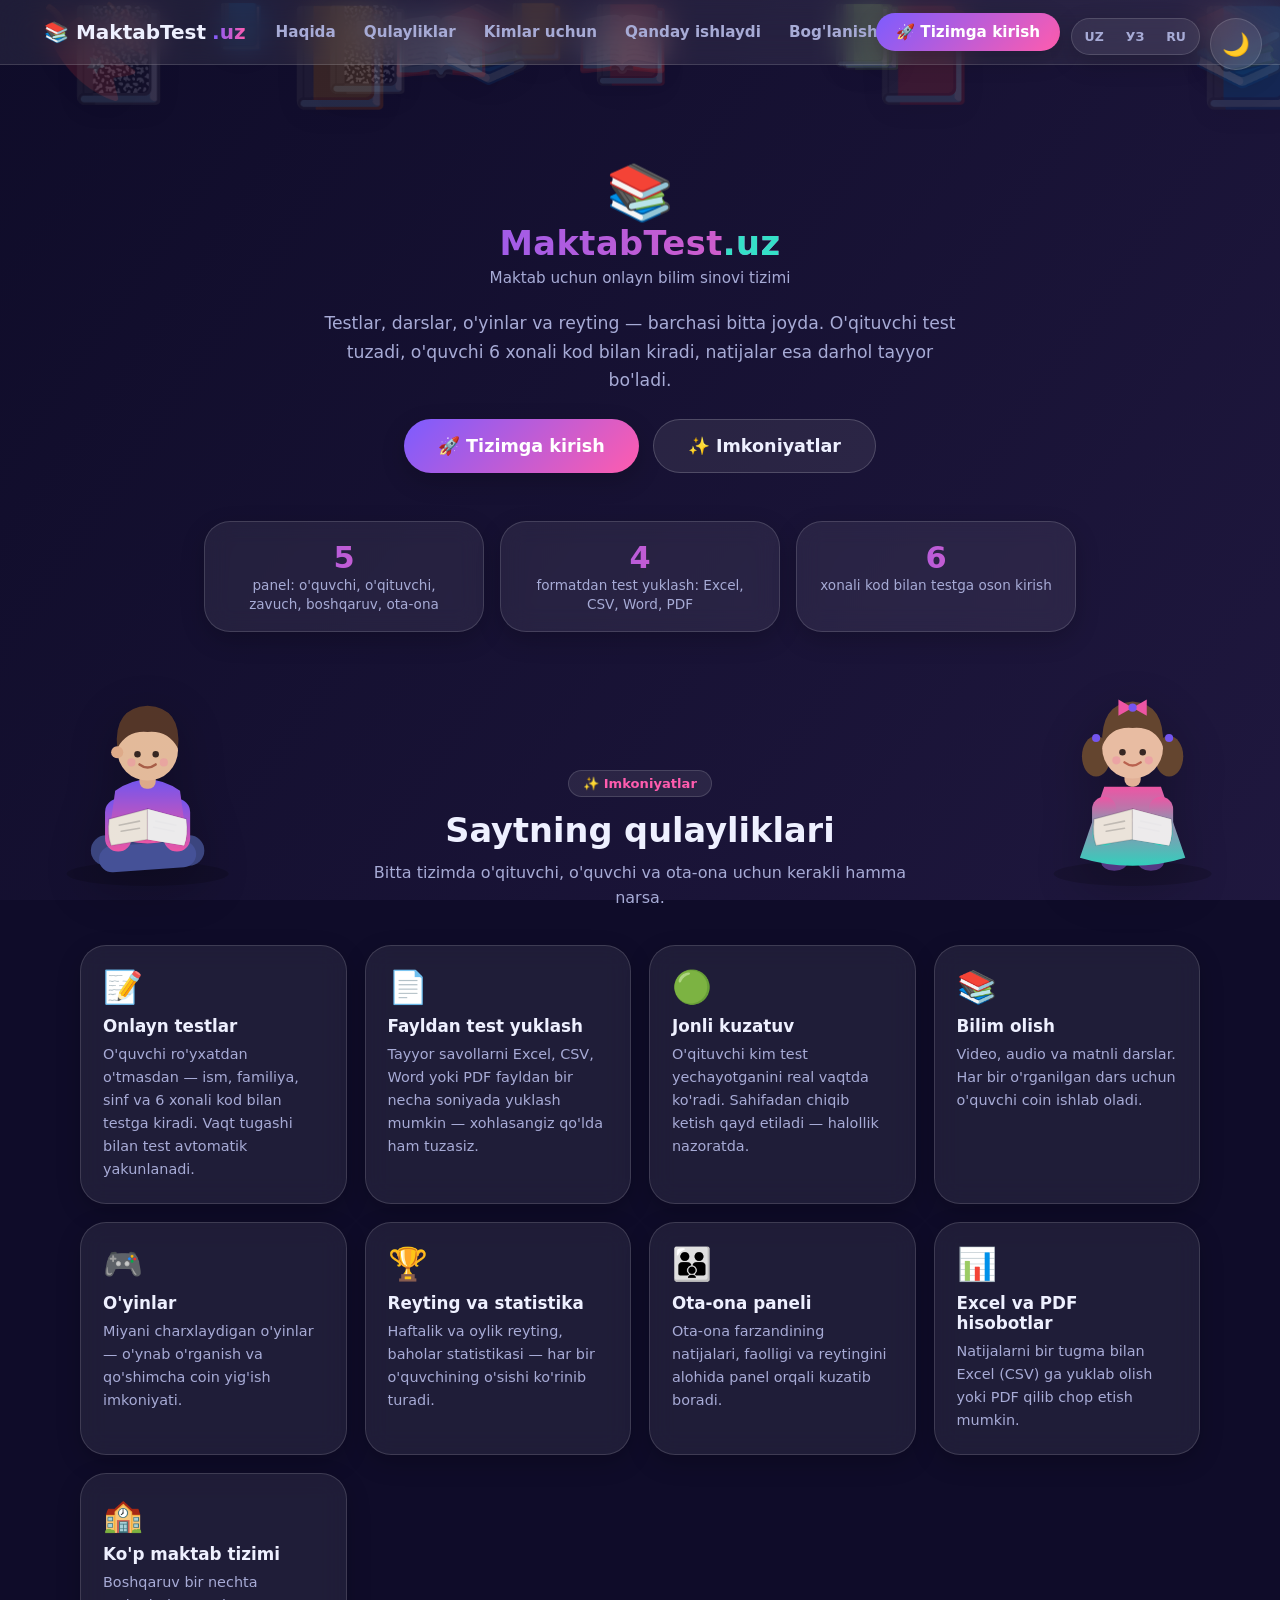
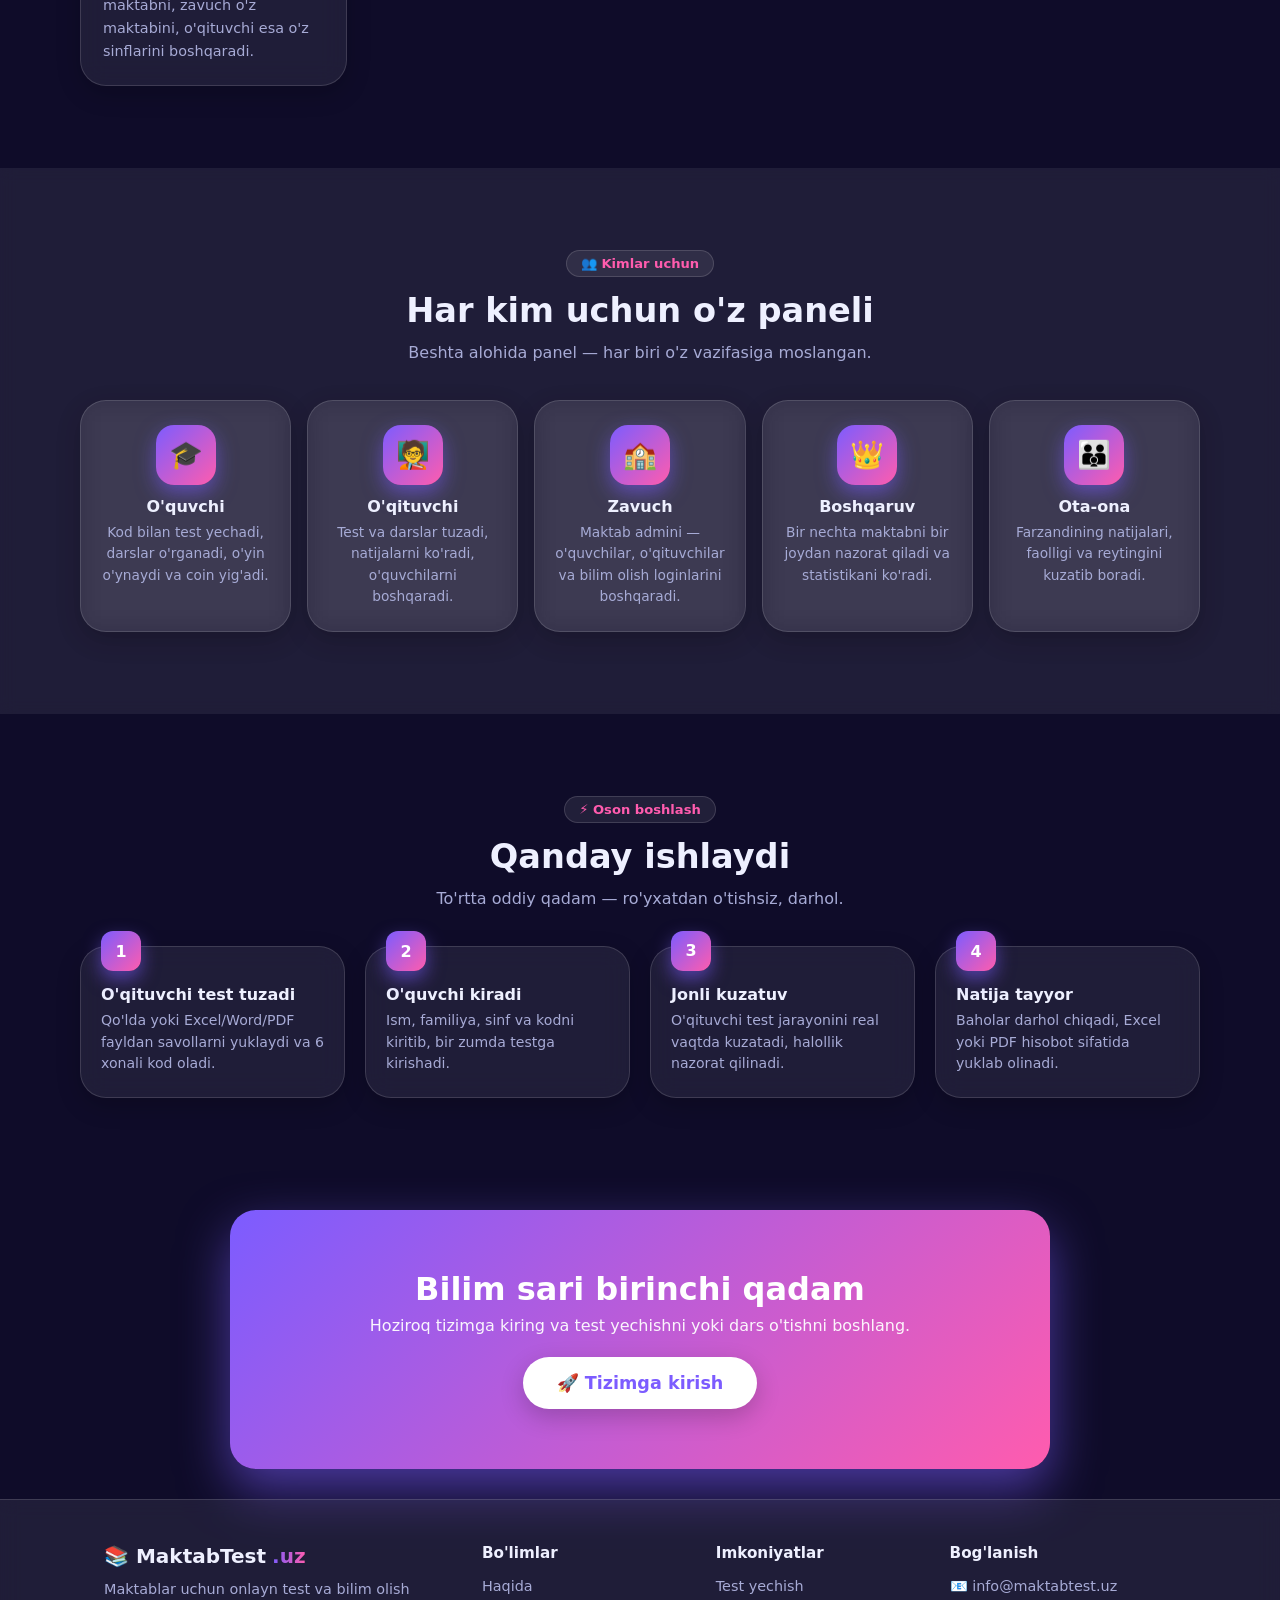
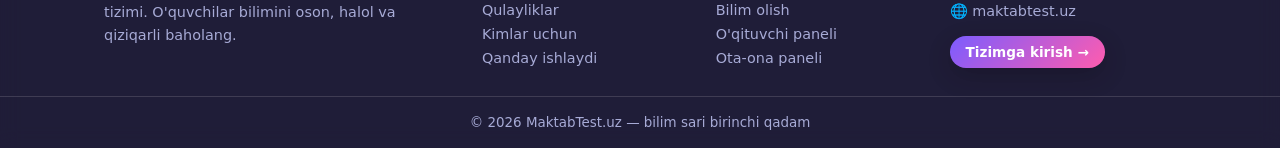
==== commit dc485b0c: "Header til tanlagich + Tizimga kirish ustma-ust tushmaydi; 4 ta rasmli fon slaydshow - Header paddin" ====
--- a/static/index.html
+++ b/static/index.html
@@ -9,7 +9,14 @@
 </head>
 <body>
 
-  <!-- Orqa fon: uchib yuruvchi kitoblar -->
+  <!-- Orqa fon: 4 ta rasm slaydshow (crossfade) + uchib yuruvchi kitoblar -->
+  <div id="bg-slideshow" aria-hidden="true">
+    <div class="bg-slide" style="background-image:url('/static/img/bg1.jpg')"></div>
+    <div class="bg-slide" style="background-image:url('/static/img/bg2.jpg')"></div>
+    <div class="bg-slide" style="background-image:url('/static/img/bg3.jpg')"></div>
+    <div class="bg-slide" style="background-image:url('/static/img/bg4.jpg')"></div>
+    <div class="bg-slide-overlay"></div>
+  </div>
   <div id="bg-books" aria-hidden="true"></div>
   <div id="bg-gradient" aria-hidden="true"></div>
 
--- a/static/css/style.css
+++ b/static/css/style.css
@@ -79,6 +79,34 @@
   background: linear-gradient(125deg, var(--bg-1), var(--bg-2), var(--bg-3), var(--bg-1));
   background-size: 400% 400%;
   animation: gradientMove 18s ease infinite;
+}
+
+/* ===== 4 ta rasmli orqa fon slaydshow (crossfade) ===== */
+#bg-slideshow { position: fixed; inset: 0; z-index: -4; overflow: hidden; pointer-events: none; }
+.bg-slide {
+  position: absolute; inset: 0;
+  background-size: cover; background-position: center; background-repeat: no-repeat;
+  opacity: 0;
+  animation: bgSlide 32s infinite;
+  will-change: opacity;
+}
+/* Har bir slayd 8 soniya ko'rinadi, keyin crossfade (jami 4 × 8 = 32s sikl) */
+.bg-slide:nth-child(1) { animation-delay: 0s; }
+.bg-slide:nth-child(2) { animation-delay: 8s; }
+.bg-slide:nth-child(3) { animation-delay: 16s; }
+.bg-slide:nth-child(4) { animation-delay: 24s; }
+@keyframes bgSlide {
+  0%, 2% { opacity: 0; transform: scale(1.02); }
+  5%, 25% { opacity: 1; transform: scale(1); }   /* ko'rinish 20% (~6.4s) */
+  28%, 100% { opacity: 0; transform: scale(1.04); }   /* yopiq */
+}
+/* Matn o'qilishi uchun yarim shaffof qoplama (dark/light modeni hisobga oladi) */
+.bg-slide-overlay {
+  position: absolute; inset: 0;
+  background: linear-gradient(135deg, rgba(15, 12, 41, .72), rgba(36, 27, 69, .72), rgba(18, 32, 58, .72));
+}
+[data-theme="light"] .bg-slide-overlay {
+  background: linear-gradient(135deg, rgba(219, 230, 255, .82), rgba(234, 224, 255, .82), rgba(215, 245, 239, .82));
 }
 @keyframes gradientMove {
   0% { background-position: 0% 50%; }
@@ -1598,7 +1626,7 @@
   position: sticky; top: 0; z-index: 40;
   display: flex; align-items: center; gap: 18px;
   padding: 13px clamp(16px, 4vw, 44px);
-  padding-right: 84px;                 /* o'ng yuqoridagi rejim tugmasiga joy */
+  padding-right: 220px;                /* o'ngda til tanlagich (UZ/УЗ/RU) + rejim tugmasi uchun joy */
   background: var(--card);
   backdrop-filter: blur(16px);
   border-bottom: 1px solid var(--card-border);
@@ -1616,7 +1644,12 @@
 .site-nav a {
   position: relative; text-decoration: none; color: var(--muted);
   font-weight: 600; font-size: .95rem; padding: 8px 12px; border-radius: 10px;
-  transition: var(--trans);
+  transition: var(--trans); white-space: nowrap;
+}
+/* Nav + login + til tanlagich + rejim tugmasi kichik ekranda sig'maydi — nav'ni yashiramiz
+   (foydalanuvchi havolalarni footer orqali topadi) */
+@media (max-width: 1100px) {
+  .site-nav { display: none; }
 }
 .site-nav a::after {
   content: ""; position: absolute; left: 12px; right: 12px; bottom: 5px; height: 2px;
@@ -1625,7 +1658,8 @@
 }
 .site-nav a:hover { color: var(--text); }
 .site-nav a:hover::after { transform: scaleX(1); }
-.site-login-btn { padding: 10px 20px; font-size: .95rem; white-space: nowrap; animation: softPulse 2.8s ease-in-out infinite; }
+.site-login-btn { padding: 10px 20px; font-size: .95rem; white-space: nowrap; flex-shrink: 0; animation: softPulse 2.8s ease-in-out infinite; }
+.site-nav { min-width: 0; }
 
 /* ---------- Hero ---------- */
 .hero {
@@ -1825,7 +1859,7 @@
   .reader-scene.right { display: none; }
 }
 @media (max-width: 480px) {
-  .site-header { gap: 10px; padding-left: 14px; padding-right: 72px; }
+  .site-header { gap: 10px; padding-left: 14px; padding-right: 180px; }
   .site-logo { font-size: 1.02rem; }
   .site-login-btn { padding: 9px 13px; font-size: .84rem; }
   .footer-inner { grid-template-columns: 1fr; }
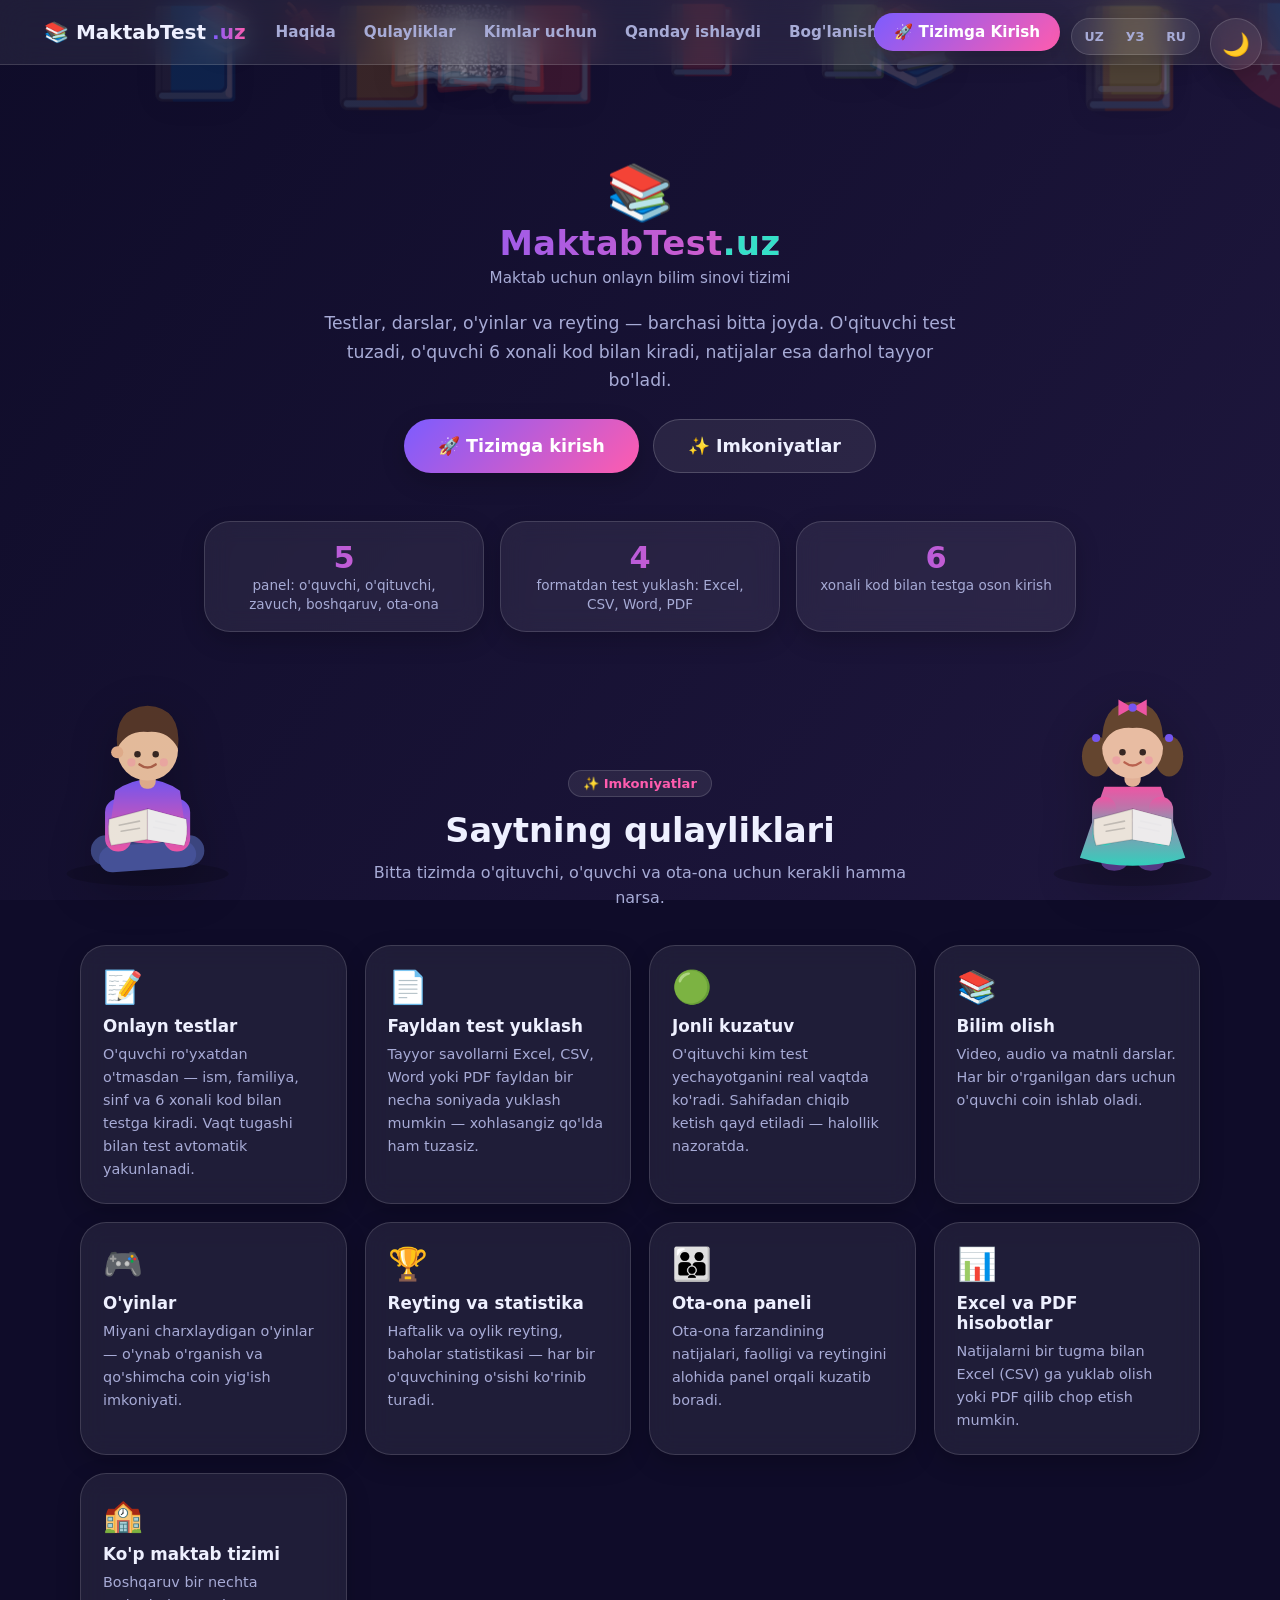
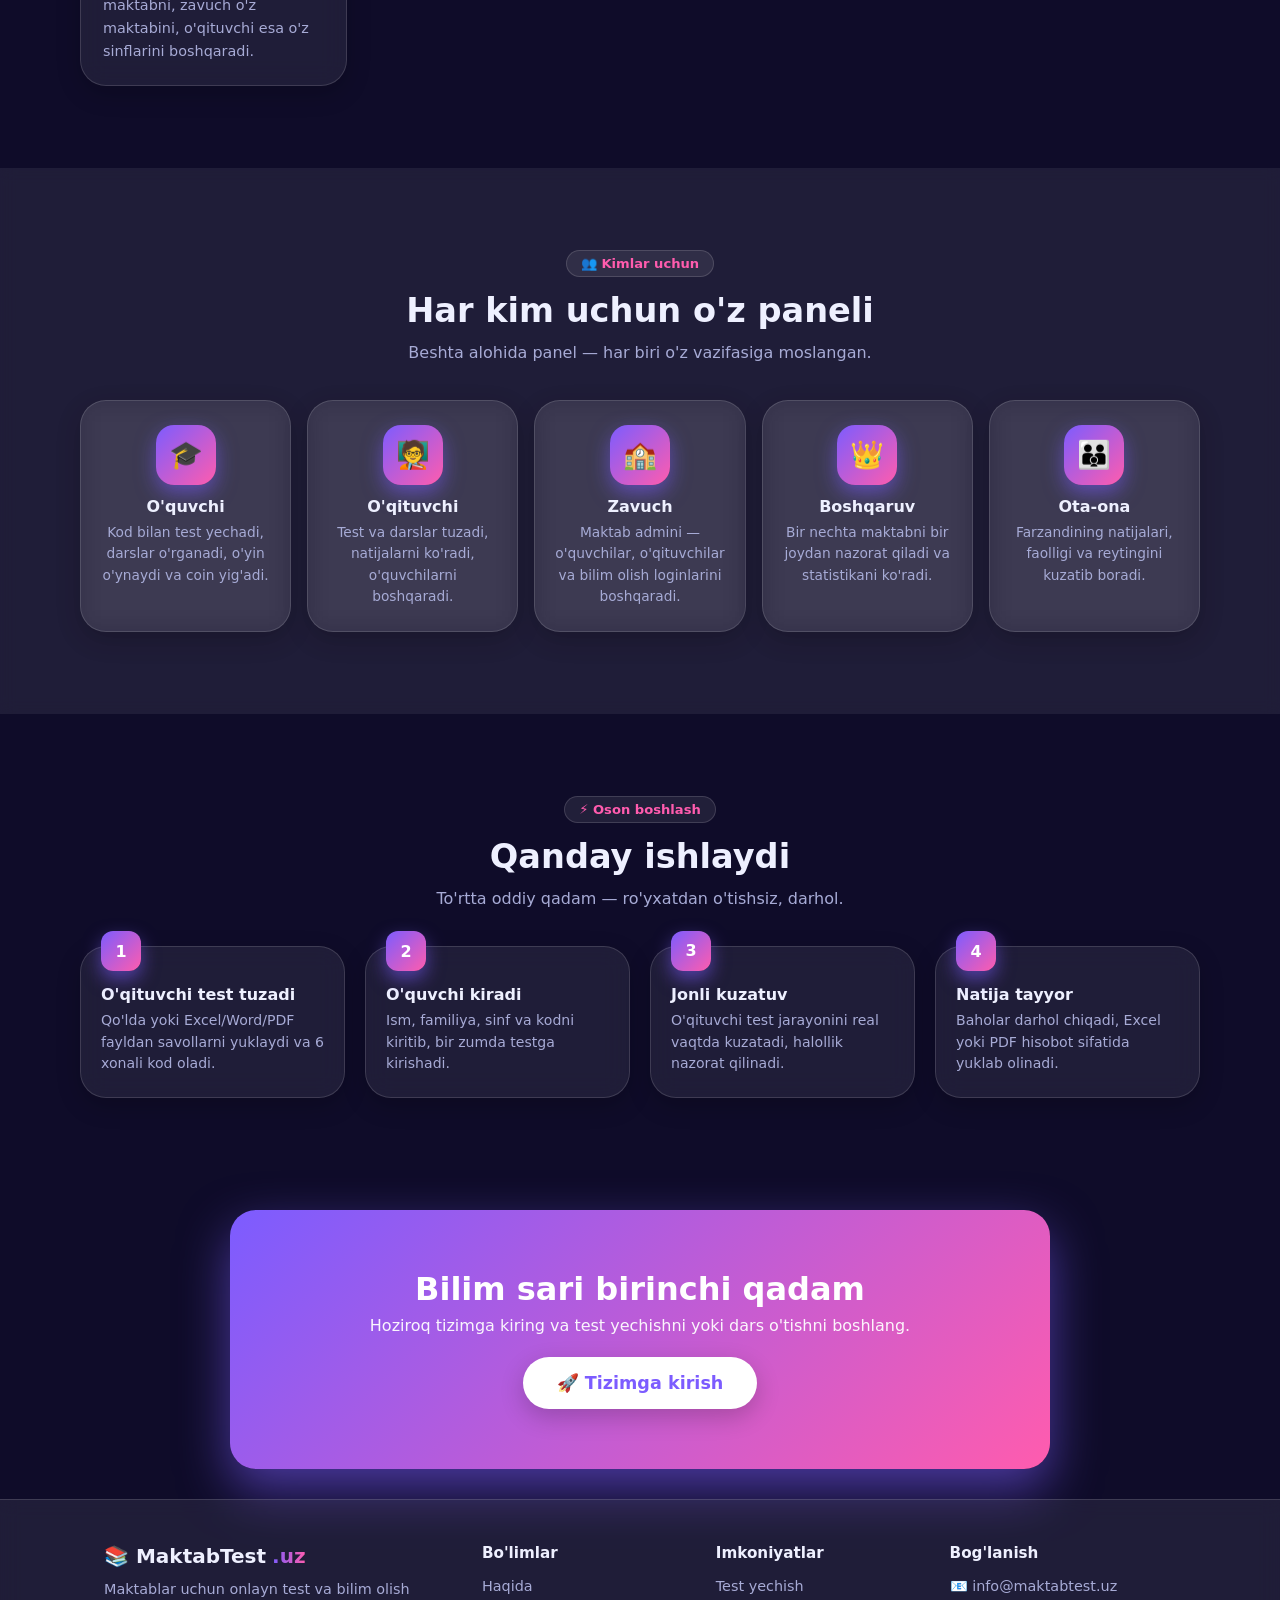
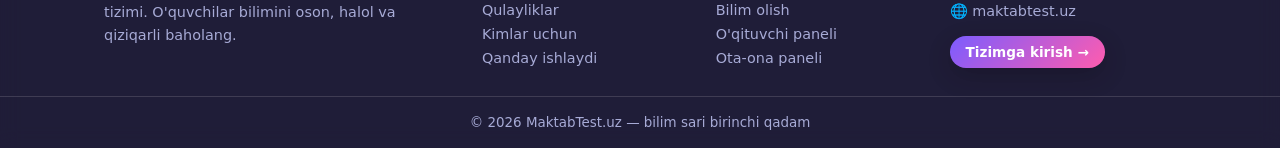
==== commit c77273bd: "Mobil: til tanlagich va login tugmasi ustma-ust tushmaydi - Mobile (<720): login tugmasi "🚀 Kirish" " ====
--- a/static/index.html
+++ b/static/index.html
@@ -185,7 +185,7 @@
           <a href="#sec-how">Qanday ishlaydi</a>
           <a href="#sec-contact">Bog'lanish</a>
         </nav>
-        <button type="button" class="btn btn-primary site-login-btn" data-open-login>🚀 Tizimga kirish</button>
+        <button type="button" class="btn btn-primary site-login-btn" data-open-login>🚀<span class="btn-short-txt"> <span class="btn-full-txt">Tizimga </span>Kirish</span></button>
       </header>
 
       <main class="site-main">
--- a/static/css/style.css
+++ b/static/css/style.css
@@ -1858,9 +1858,23 @@
 @media (max-width: 600px) {
   .reader-scene.right { display: none; }
 }
+/* Mobil: header o'ngida lang + theme uchun aniq joy; login tugmasi kompakt */
+@media (max-width: 720px) {
+  .site-header { gap: 8px; padding-left: 12px; padding-right: 180px; flex-wrap: nowrap; }
+  .site-logo { font-size: 1rem; }
+  .site-login-btn {
+    padding: 8px 12px; font-size: .82rem; font-weight: 800;
+    animation: none;
+  }
+  .site-login-btn .btn-full-txt { display: none; }
+}
+/* Juda tor ekran (telefon portret) — tugma faqat emoji */
 @media (max-width: 480px) {
-  .site-header { gap: 10px; padding-left: 14px; padding-right: 180px; }
-  .site-logo { font-size: 1.02rem; }
-  .site-login-btn { padding: 9px 13px; font-size: .84rem; }
+  .site-header { padding-right: 170px; }
+  .site-login-btn { padding: 8px 10px; font-size: 1rem; }
+  .site-login-btn .btn-short-txt { display: none; }   /* faqat 🚀 qoladi */
+  .lang-switch { right: 60px; }
+  .lang-switch button { font-size: .7rem; padding: 5px 8px; }
+  .theme-toggle { width: 42px; height: 42px; top: 10px; right: 8px; }
   .footer-inner { grid-template-columns: 1fr; }
 }
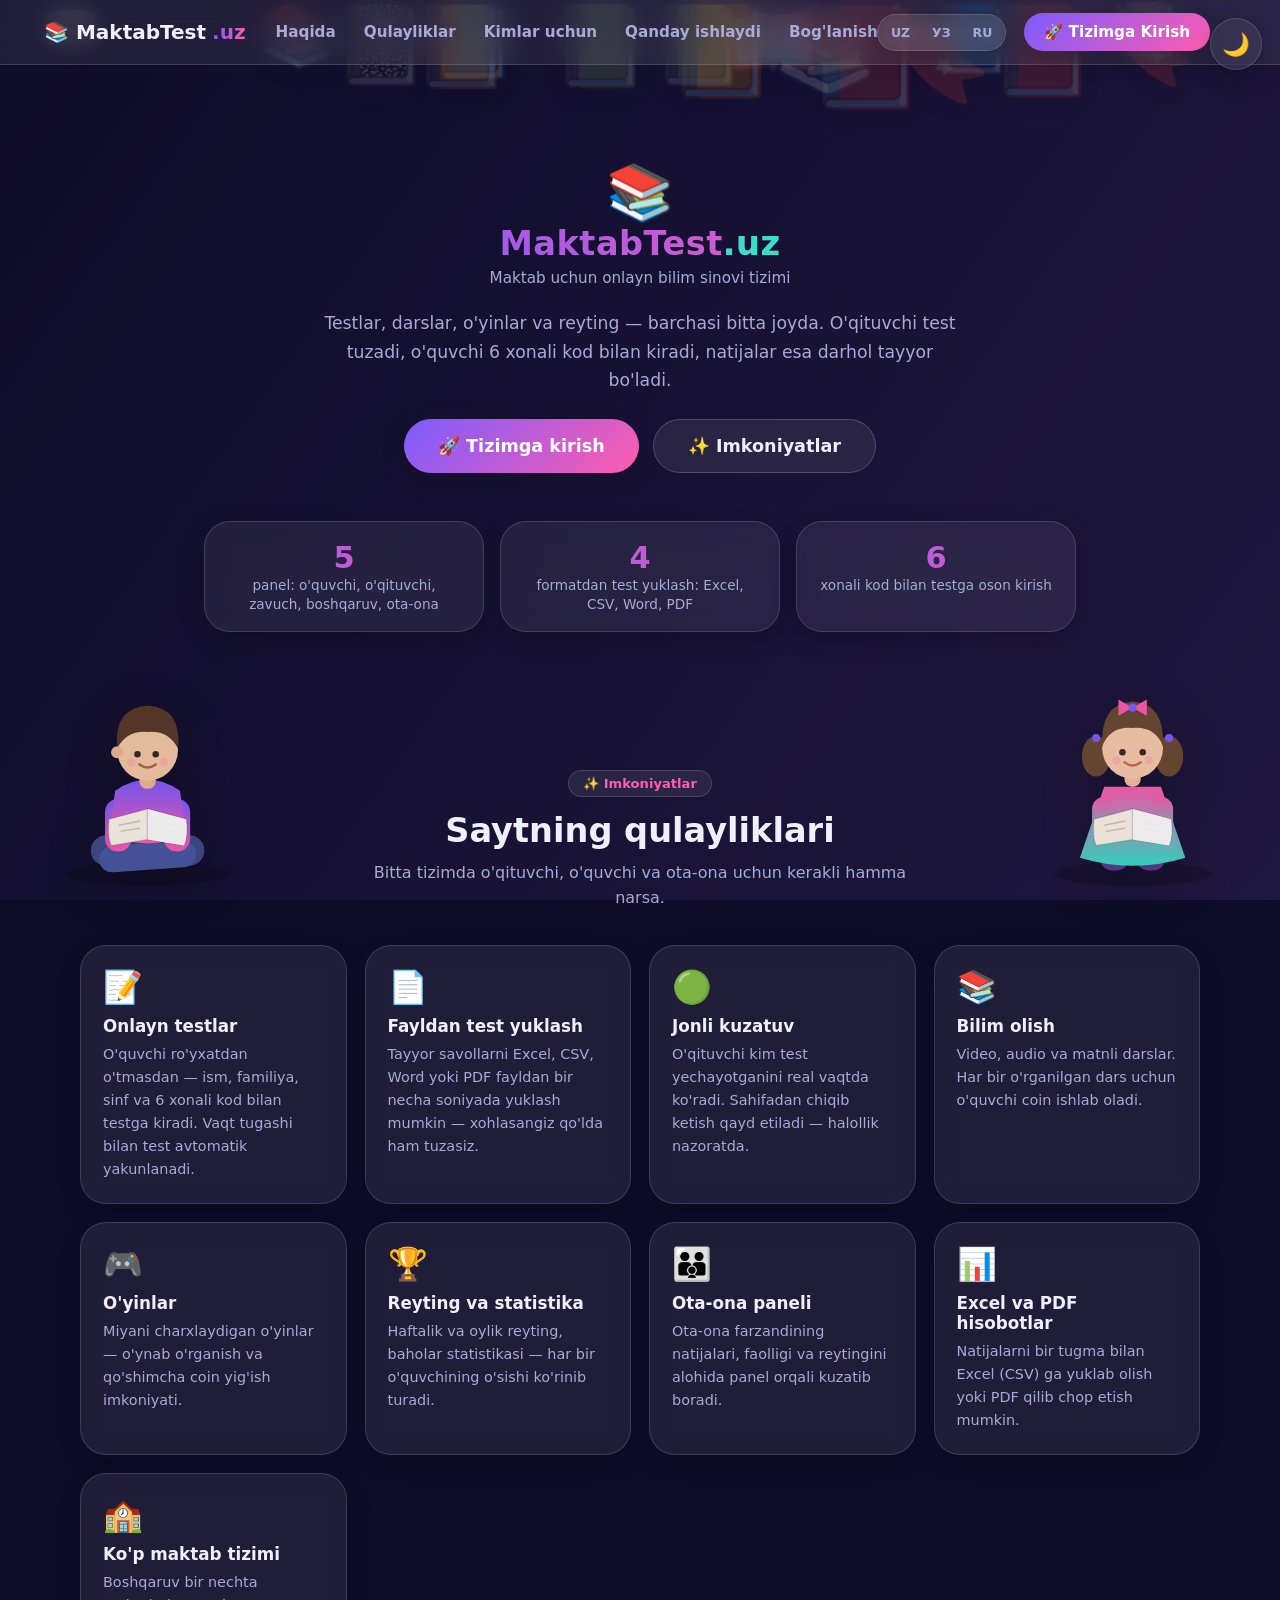
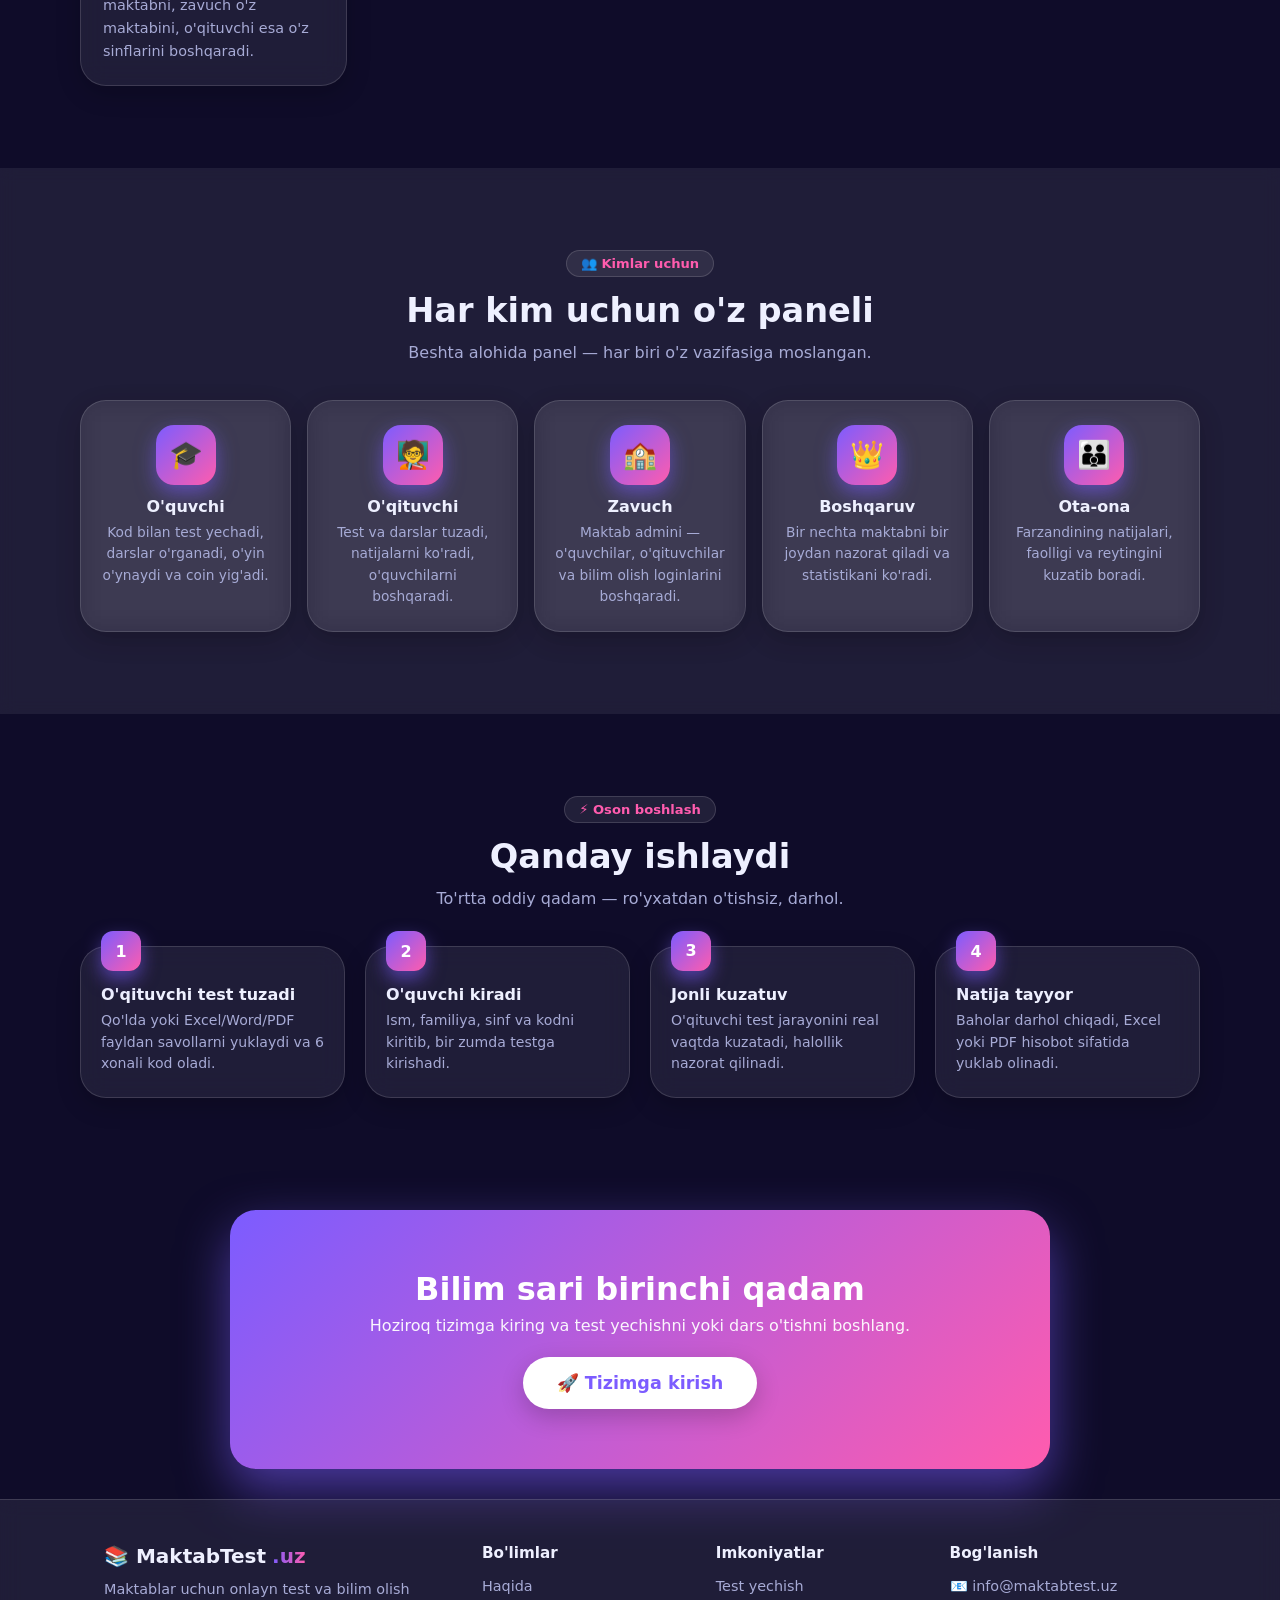
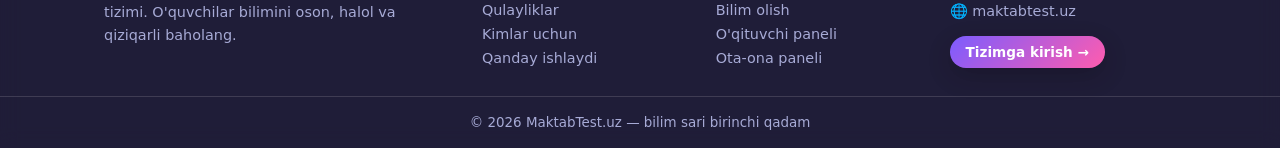
==== commit 60d0690c: "Til tanlagich header ichiga ko'chirildi; login tugmasi bilan ustma-ust tushmaydi Co-Authored-By: Cla" ====
--- a/static/index.html
+++ b/static/index.html
@@ -26,12 +26,7 @@
   <!-- Rejim almashtirish (qorong'i / yorug') -->
   <button id="theme-toggle" class="theme-toggle" title="Rejimni almashtirish">🌙</button>
 
-  <!-- Til tanlagich -->
-  <div class="lang-switch" id="lang-switch">
-    <button data-lang="uz-lat" title="O'zbekcha (lotin)">UZ</button>
-    <button data-lang="uz-cyr" title="Ўзбекча (кирилл)">УЗ</button>
-    <button data-lang="ru" title="Русский">RU</button>
-  </div>
+  <!-- Til tanlagich (header ichida joylashadi) -->
 
   <!-- ================= KIRISH (LOGIN) ================= -->
   <div id="view-login" class="view active">
@@ -185,6 +180,11 @@
           <a href="#sec-how">Qanday ishlaydi</a>
           <a href="#sec-contact">Bog'lanish</a>
         </nav>
+        <div class="lang-switch" id="lang-switch">
+          <button data-lang="uz-lat" title="O'zbekcha (lotin)">UZ</button>
+          <button data-lang="uz-cyr" title="Ўзбекча (кирилл)">УЗ</button>
+          <button data-lang="ru" title="Русский">RU</button>
+        </div>
         <button type="button" class="btn btn-primary site-login-btn" data-open-login>🚀<span class="btn-short-txt"> <span class="btn-full-txt">Tizimga </span>Kirish</span></button>
       </header>
 
--- a/static/css/style.css
+++ b/static/css/style.css
@@ -159,10 +159,9 @@
 }
 .theme-toggle:hover { transform: rotate(30deg) scale(1.12); box-shadow: 0 0 24px var(--glow); }
 
-/* Til tanlagich (theme tugmasining chapida) */
+/* Til tanlagich (header ichida flex element) */
 .lang-switch {
-  position: fixed; top: 18px; right: 80px; z-index: 50;
-  display: flex; gap: 2px; padding: 3px;
+  display: flex; gap: 2px; padding: 3px; flex-shrink: 0;
   background: var(--card); border: 1px solid var(--card-border);
   border-radius: 999px; box-shadow: var(--shadow-soft); backdrop-filter: blur(10px);
 }
@@ -174,10 +173,6 @@
 .lang-switch button:hover { color: var(--text); }
 .lang-switch button.active {
   color: #fff; background: linear-gradient(135deg, var(--primary-1), var(--primary-2));
-}
-@media (max-width: 460px) {
-  .lang-switch { right: 70px; top: 14px; padding: 2px; }
-  .lang-switch button { font-size: .72rem; padding: 6px 8px; }
 }
 
 /* ---------- Ko'rinishlar (views) ---------- */
@@ -1626,7 +1621,7 @@
   position: sticky; top: 0; z-index: 40;
   display: flex; align-items: center; gap: 18px;
   padding: 13px clamp(16px, 4vw, 44px);
-  padding-right: 220px;                /* o'ngda til tanlagich (UZ/УЗ/RU) + rejim tugmasi uchun joy */
+  padding-right: 70px;                 /* o'ngda faqat rejim (🌙/☀️) tugmasi uchun joy */
   background: var(--card);
   backdrop-filter: blur(16px);
   border-bottom: 1px solid var(--card-border);
@@ -1851,30 +1846,30 @@
 /* ---------- Responsive ---------- */
 @media (max-width: 720px) {
   .site-nav { display: none; }
-  .site-login-btn { margin-left: auto; }
+  .lang-switch { margin-left: auto; }
   .footer-inner { grid-template-columns: 1fr 1fr; }
   .reader-scene { opacity: .55; width: 150px; }
 }
 @media (max-width: 600px) {
   .reader-scene.right { display: none; }
 }
-/* Mobil: header o'ngida lang + theme uchun aniq joy; login tugmasi kompakt */
+/* Mobil: header elementlari kompakt */
 @media (max-width: 720px) {
-  .site-header { gap: 8px; padding-left: 12px; padding-right: 180px; flex-wrap: nowrap; }
+  .site-header { gap: 6px; padding-left: 12px; padding-right: 60px; }
   .site-logo { font-size: 1rem; }
   .site-login-btn {
     padding: 8px 12px; font-size: .82rem; font-weight: 800;
     animation: none;
   }
   .site-login-btn .btn-full-txt { display: none; }
-}
-/* Juda tor ekran (telefon portret) — tugma faqat emoji */
+  .lang-switch button { font-size: .72rem; padding: 6px 8px; }
+}
+/* Juda tor ekran (telefon portret) */
 @media (max-width: 480px) {
-  .site-header { padding-right: 170px; }
+  .site-header { padding-right: 56px; }
   .site-login-btn { padding: 8px 10px; font-size: 1rem; }
-  .site-login-btn .btn-short-txt { display: none; }   /* faqat 🚀 qoladi */
-  .lang-switch { right: 60px; }
-  .lang-switch button { font-size: .7rem; padding: 5px 8px; }
+  .site-login-btn .btn-short-txt { display: none; }
+  .lang-switch button { font-size: .68rem; padding: 5px 6px; }
   .theme-toggle { width: 42px; height: 42px; top: 10px; right: 8px; }
   .footer-inner { grid-template-columns: 1fr; }
 }
